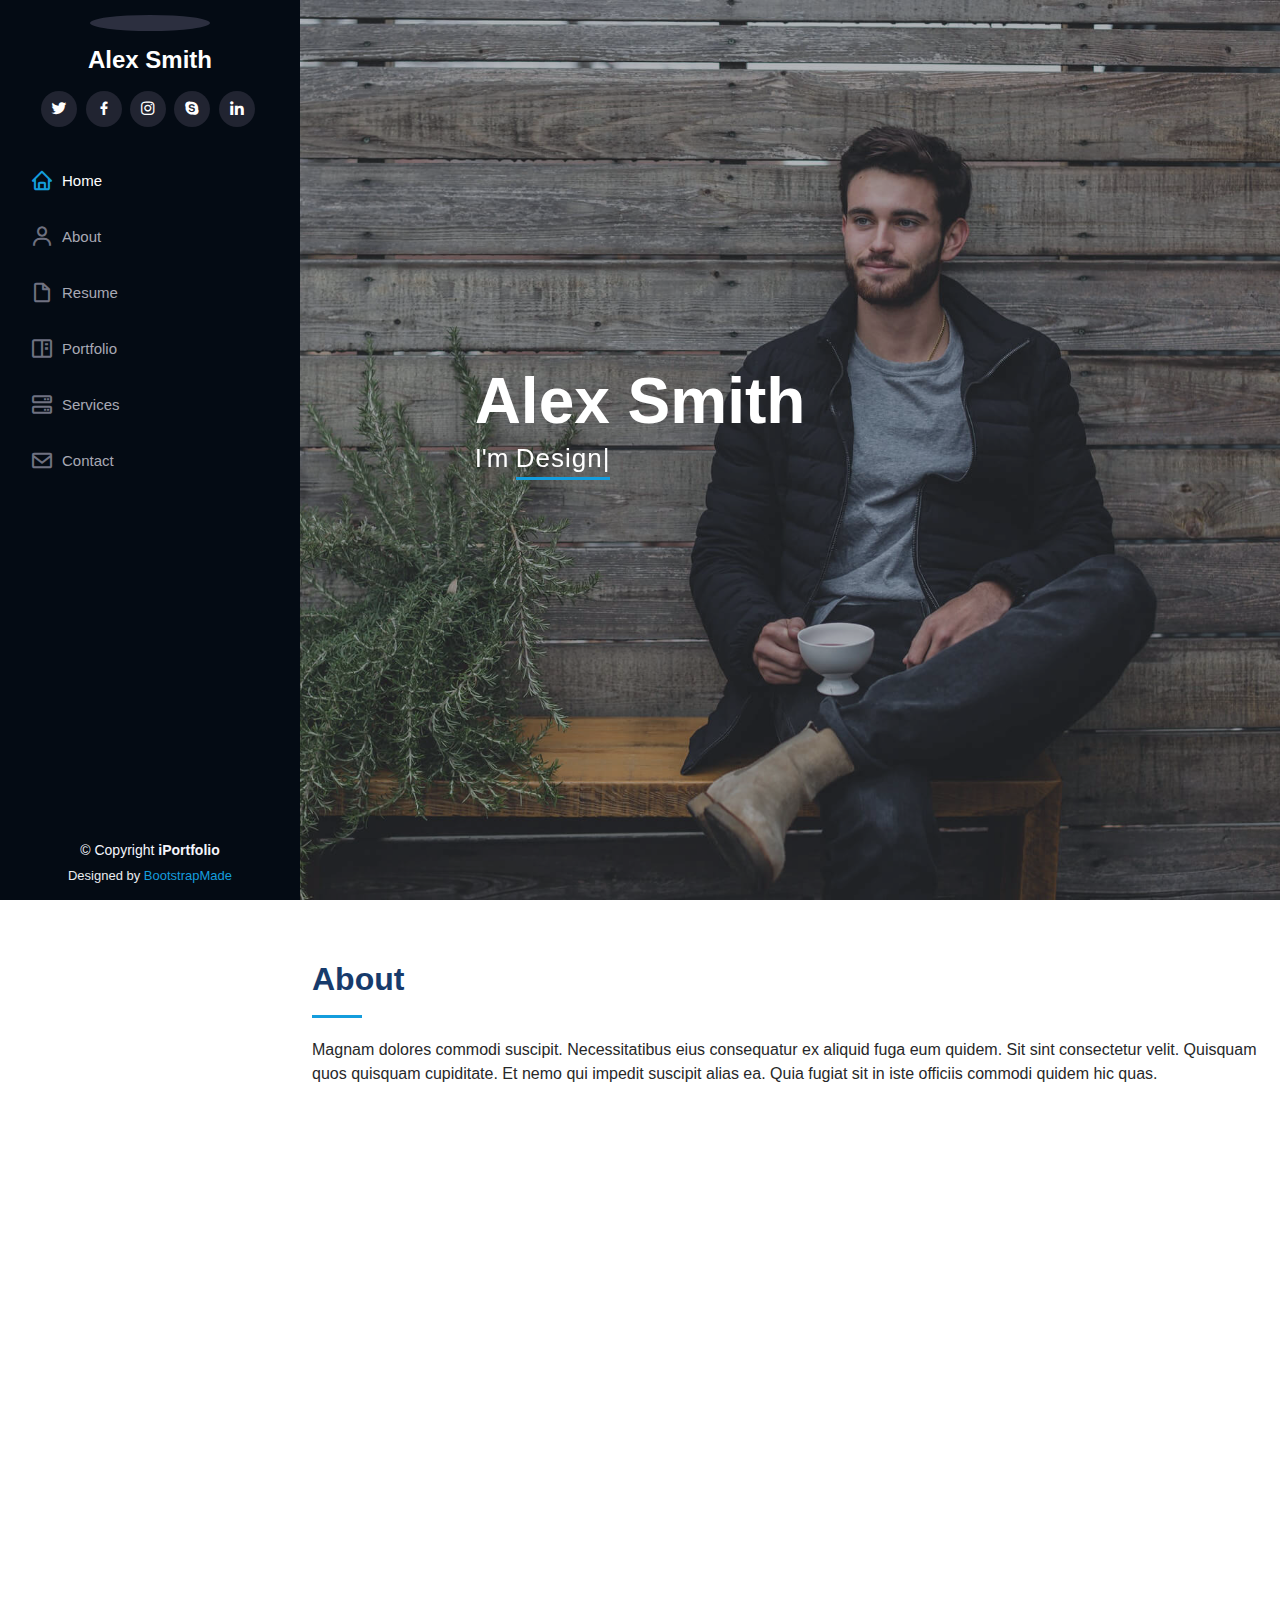
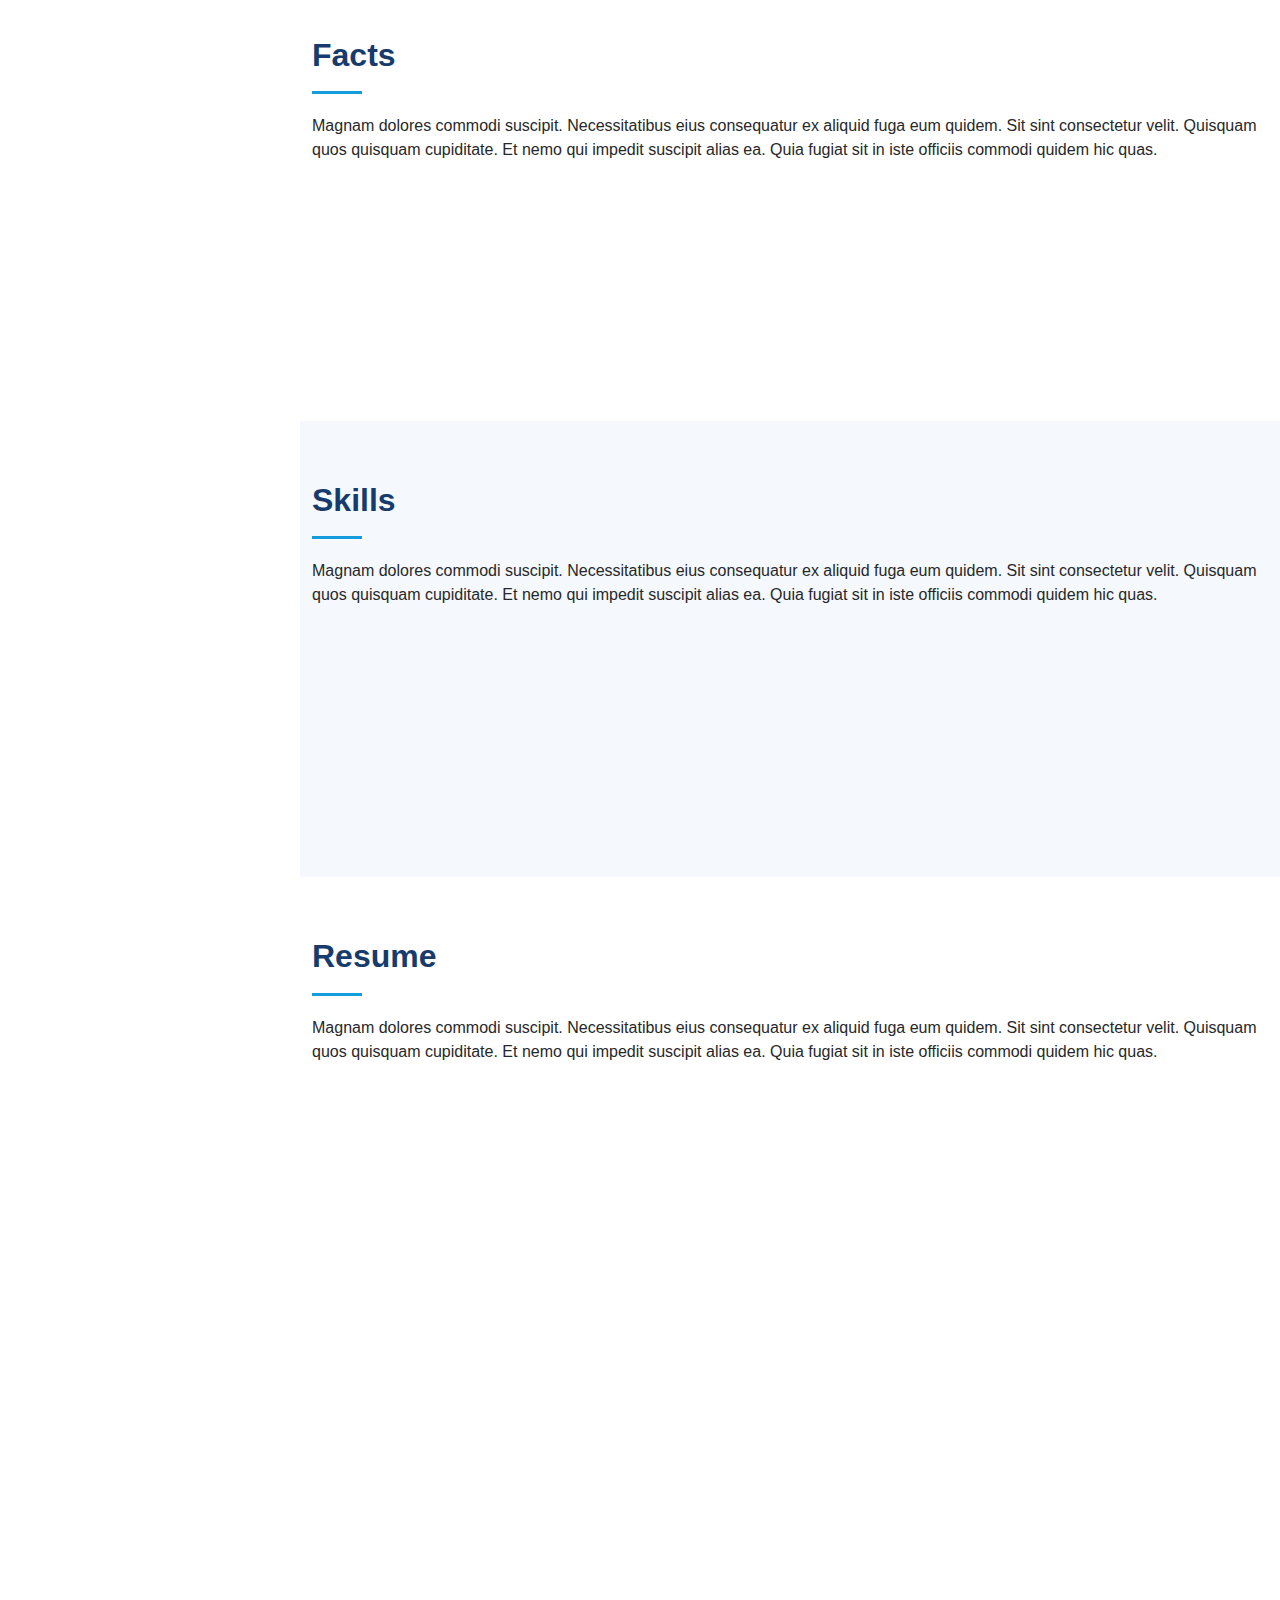
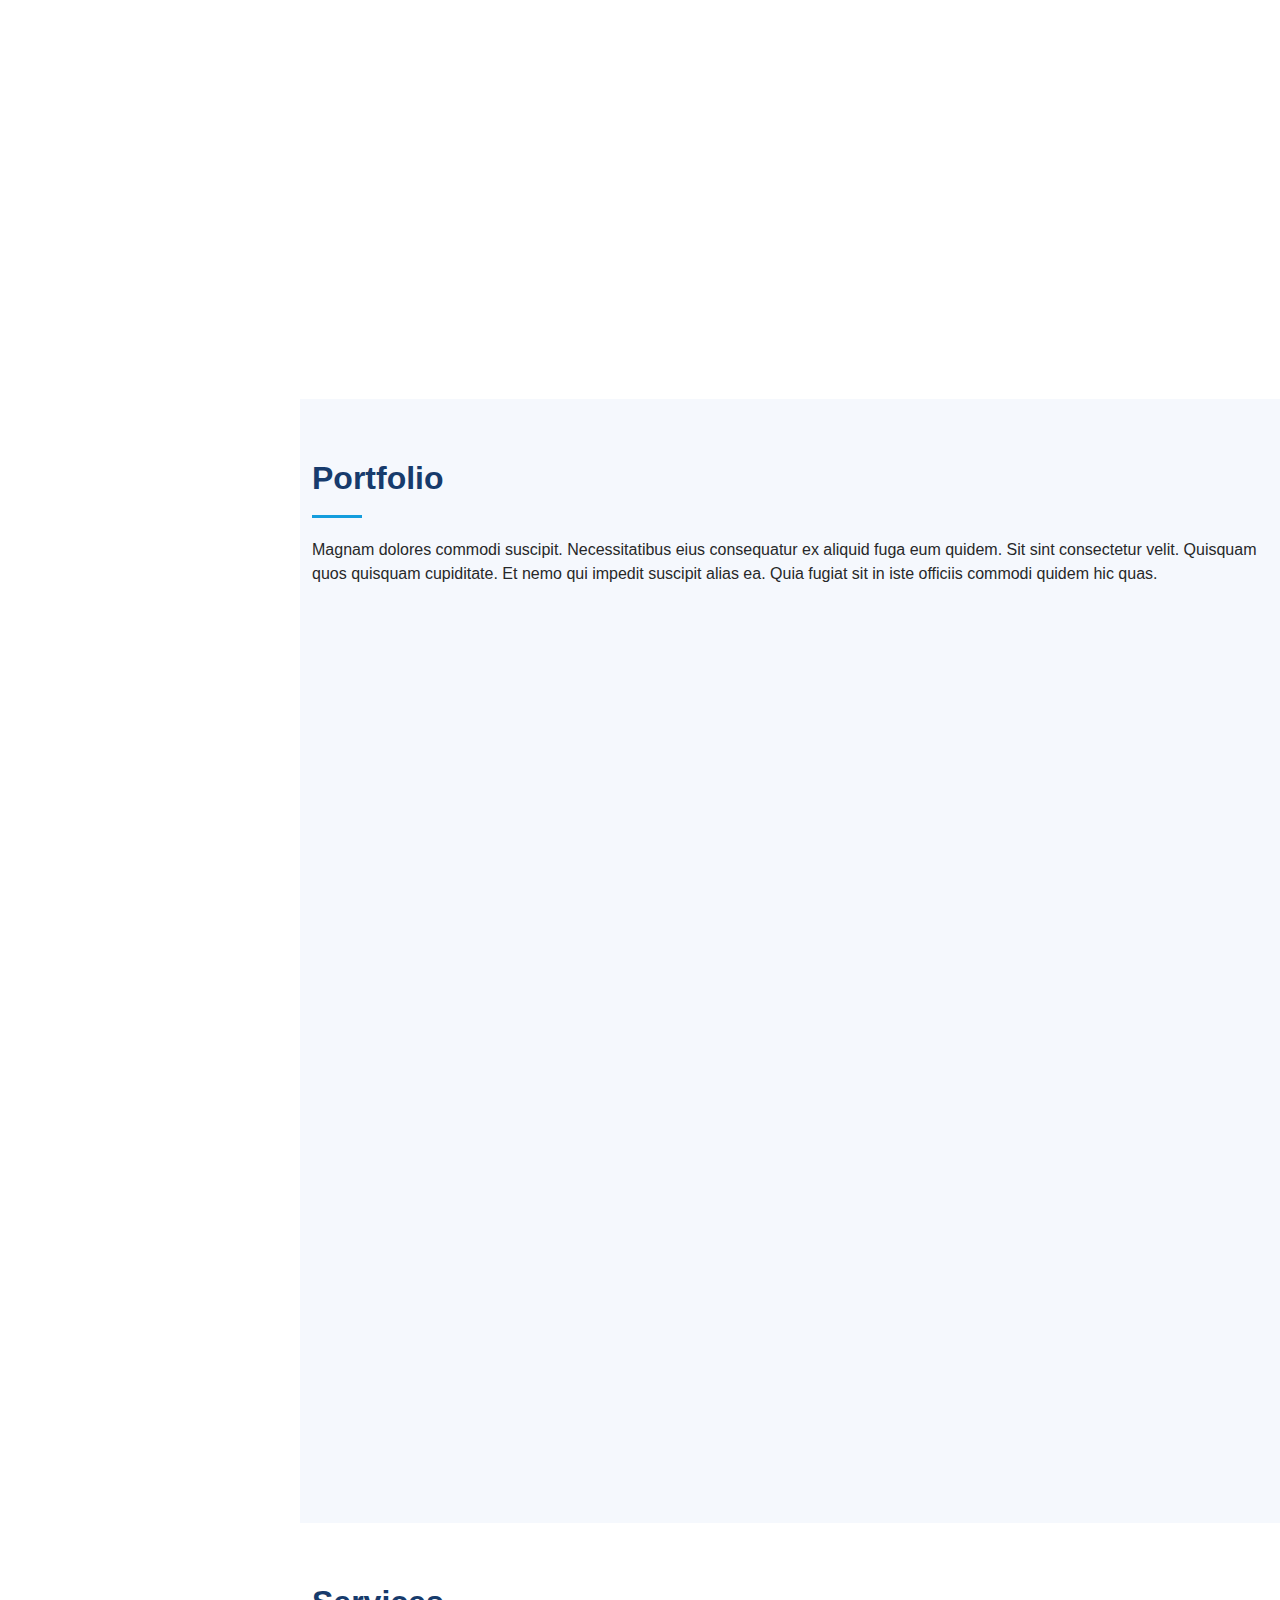
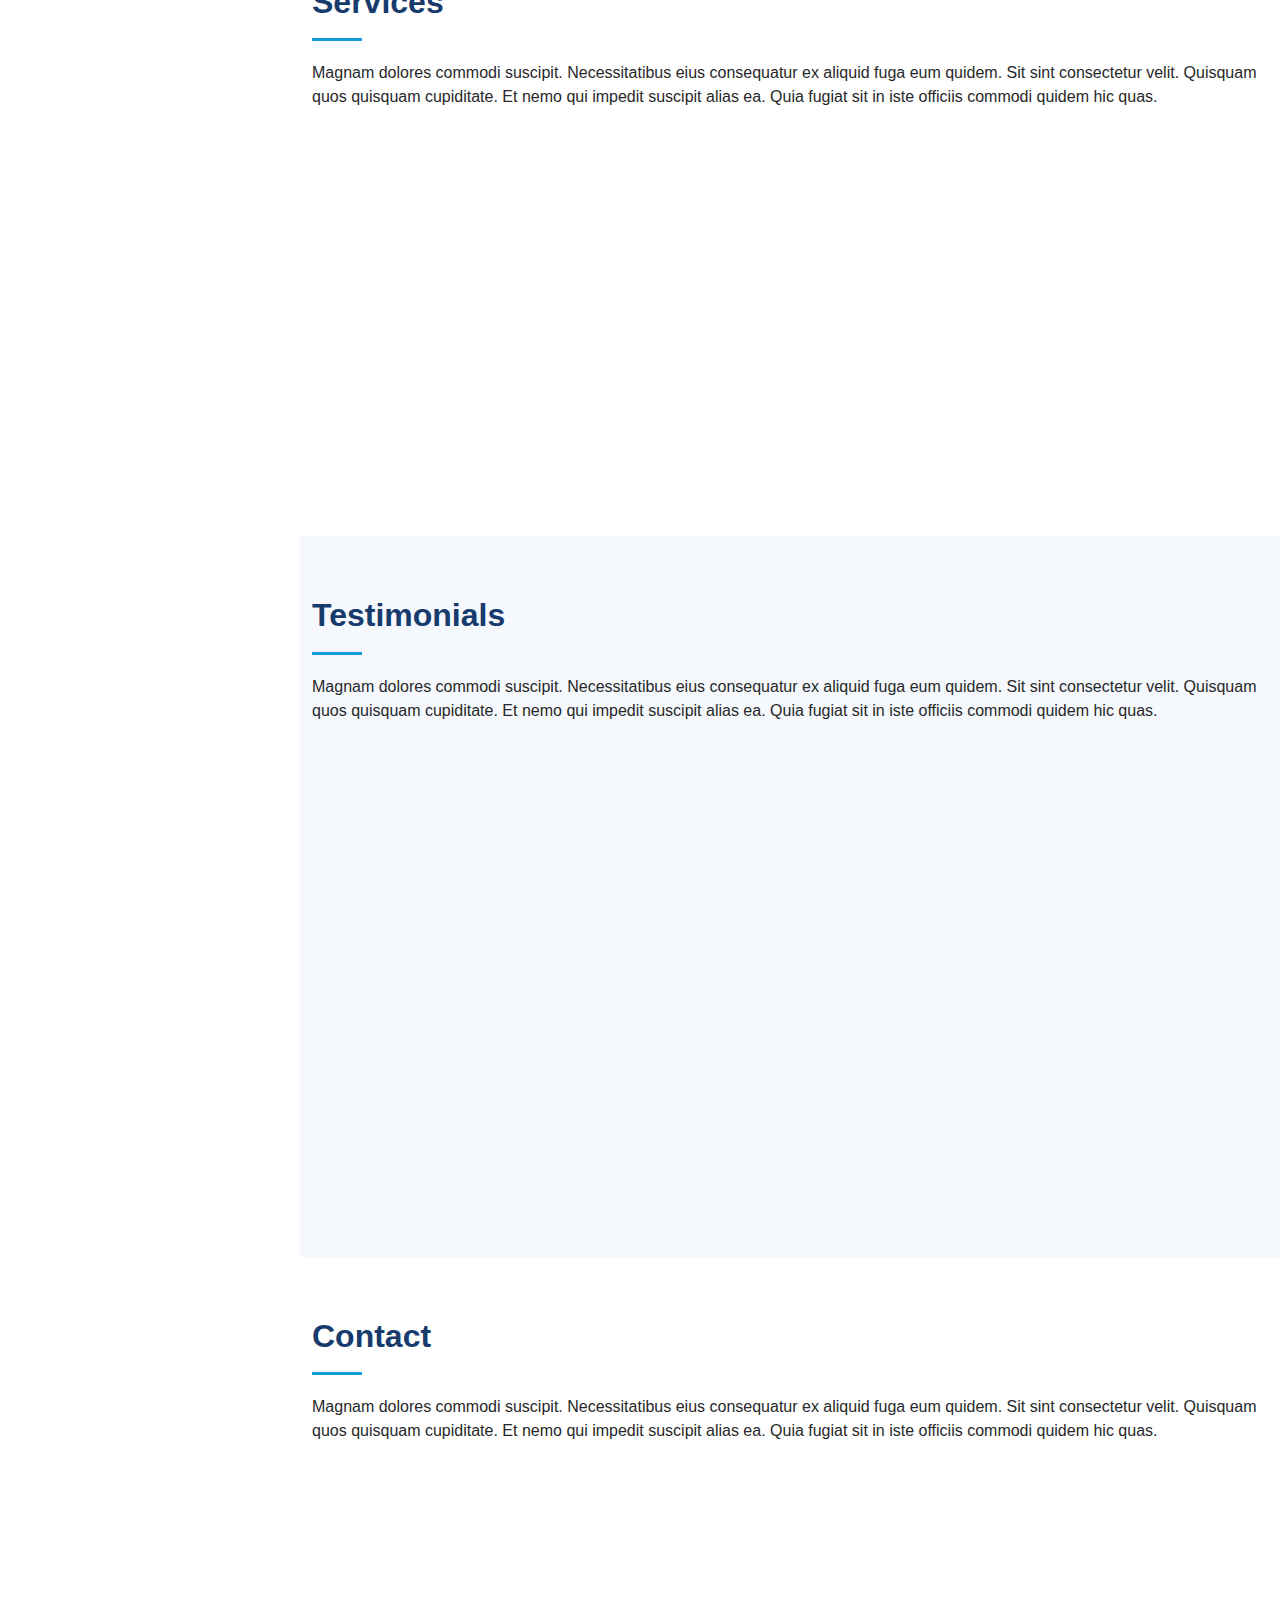
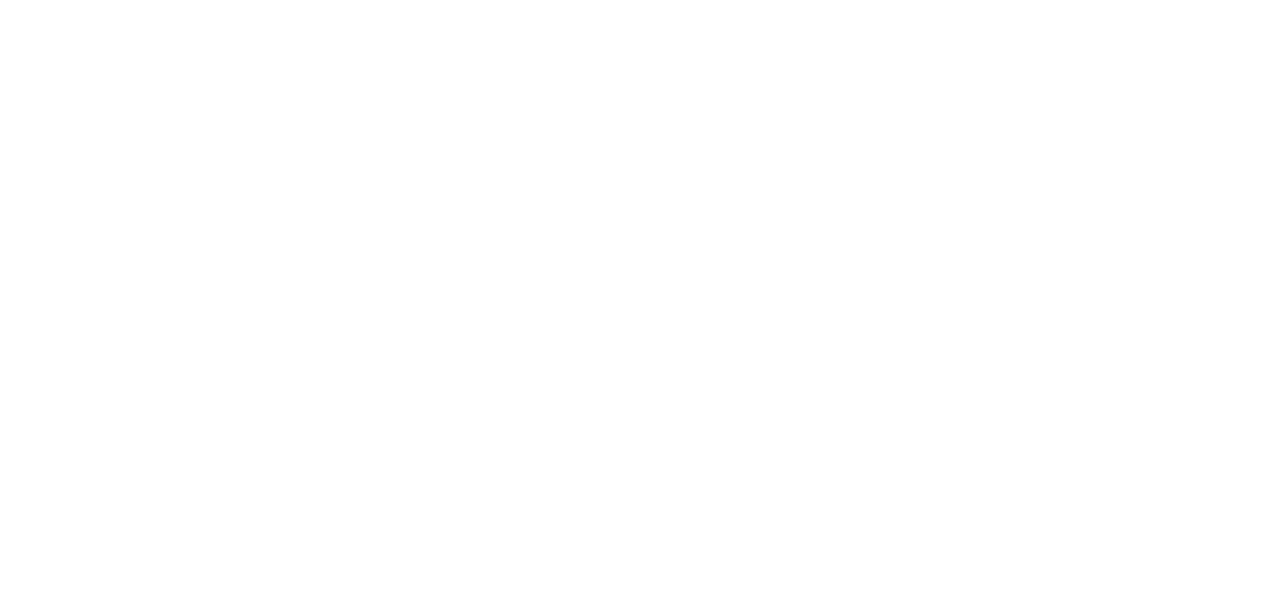
==== index.html @ 50c42f46 "profile" ====
<!DOCTYPE html>
<html lang="en">

<head>
  <meta charset="utf-8">
  <meta content="width=device-width, initial-scale=1.0" name="viewport">

  <!-- Favicons -->
  <link href="assets/img/favicon.jpeg" rel="icon">
  <link href="assets/img/apple-touch-icon.png" rel="apple-touch-icon">

  <!-- Google Fonts -->
  <link href="https://fonts.googleapis.com/css2?family=Oswald:wght@200&display=swap" rel="stylesheet">

  <!-- Vendor CSS Files -->
  <link href="assets/vendor/aos/aos.css" rel="stylesheet">
  <link href="assets/vendor/bootstrap/css/bootstrap.min.css" rel="stylesheet">
  <link href="assets/vendor/bootstrap-icons/bootstrap-icons.css" rel="stylesheet">
  <link href="assets/vendor/boxicons/css/boxicons.min.css" rel="stylesheet">
  <link href="assets/vendor/glightbox/css/glightbox.min.css" rel="stylesheet">
  <link href="assets/vendor/swiper/swiper-bundle.min.css" rel="stylesheet">

  <!-- Template Main CSS File -->
  <link href="assets/css/style.css" rel="stylesheet">

  <!-- =======================================================
  * Template Name: iPortfolio - v3.7.0
  * Template URL: https://bootstrapmade.com/iportfolio-bootstrap-portfolio-websites-template/
  * Author: BootstrapMade.com
  * License: https://bootstrapmade.com/license/
  ======================================================== -->
</head>

<body>

  <!-- ======= Mobile nav toggle button ======= -->
  <i class="bi bi-list mobile-nav-toggle d-xl-none"></i>

  <!-- ======= Header ======= -->
  <header id="header">
    <div class="d-flex flex-column">

      <div class="profile">
        <img src="assets/img/profile.jpg" alt="" class="img-fluid rounded-circle">
        <h1 class="text-light"><a href="index.html">Alex Smith</a></h1>
        <div class="social-links mt-3 text-center">
          <a href="#" class="twitter"><i class="bx bxl-twitter"></i></a>
          <a href="#" class="facebook"><i class="bx bxl-facebook"></i></a>
          <a href="#" class="instagram"><i class="bx bxl-instagram"></i></a>
          <a href="#" class="google-plus"><i class="bx bxl-skype"></i></a>
          <a href="#" class="linkedin"><i class="bx bxl-linkedin"></i></a>
        </div>
      </div>

      <nav id="navbar" class="nav-menu navbar">
        <ul>
          <li><a href="#hero" class="nav-link scrollto active"><i class="bx bx-home"></i> <span>Home</span></a></li>
          <li><a href="#about" class="nav-link scrollto"><i class="bx bx-user"></i> <span>About</span></a></li>
          <li><a href="#resume" class="nav-link scrollto"><i class="bx bx-file-blank"></i> <span>Resume</span></a></li>
          <li><a href="#portfolio" class="nav-link scrollto"><i class="bx bx-book-content"></i> <span>Portfolio</span></a></li>
          <li><a href="#services" class="nav-link scrollto"><i class="bx bx-server"></i> <span>Services</span></a></li>
          <li><a href="#contact" class="nav-link scrollto"><i class="bx bx-envelope"></i> <span>Contact</span></a></li>
        </ul>
      </nav><!-- .nav-menu -->
    </div>
  </header><!-- End Header -->

  <!-- ======= Hero Section ======= -->
  <section id="hero" class="d-flex flex-column justify-content-center align-items-center">
    <div class="hero-container" data-aos="fade-in">
      <h1>Alex Smith</h1>
      <p>I'm <span class="typed" data-typed-items="Designer, Developer, Freelancer, Photographer"></span></p>
    </div>
  </section><!-- End Hero -->

  <main id="main">

    <!-- ======= About Section ======= -->
    <section id="about" class="about">
      <div class="container">

        <div class="section-title">
          <h2>About</h2>
          <p>Magnam dolores commodi suscipit. Necessitatibus eius consequatur ex aliquid fuga eum quidem. Sit sint consectetur velit. Quisquam quos quisquam cupiditate. Et nemo qui impedit suscipit alias ea. Quia fugiat sit in iste officiis commodi quidem hic quas.</p>
        </div>

        <div class="row">
          <div class="col-lg-4" data-aos="fade-right">
            <img src="assets/img/portfolio/profile.jpg" class="img-fluid" alt="">
          </div>
          <div class="col-lg-8 pt-4 pt-lg-0 content" data-aos="fade-left">
            <h3>UI/UX Designer &amp; Web Developer.</h3>
            <p class="fst-italic">
              Lorem ipsum dolor sit amet, consectetur adipiscing elit, sed do eiusmod tempor incididunt ut labore et dolore
              magna aliqua.
            </p>
            <div class="row">
              <div class="col-lg-6">
                <ul>
                  <li><i class="bi bi-chevron-right"></i> <strong>Birthday:</strong> <span>1 May 1995</span></li>
                  <li><i class="bi bi-chevron-right"></i> <strong>Website:</strong> <span>www.example.com</span></li>
                  <li><i class="bi bi-chevron-right"></i> <strong>Phone:</strong> <span>+123 456 7890</span></li>
                  <li><i class="bi bi-chevron-right"></i> <strong>City:</strong> <span>New York, USA</span></li>
                </ul>
              </div>
              <div class="col-lg-6">
                <ul>
                  <li><i class="bi bi-chevron-right"></i> <strong>Age:</strong> <span>30</span></li>
                  <li><i class="bi bi-chevron-right"></i> <strong>Degree:</strong> <span>Master</span></li>
                  <li><i class="bi bi-chevron-right"></i> <strong>PhEmailone:</strong> <span>email@example.com</span></li>
                  <li><i class="bi bi-chevron-right"></i> <strong>Freelance:</strong> <span>Available</span></li>
                </ul>
              </div>
            </div>
            <p>
              Officiis eligendi itaque labore et dolorum mollitia officiis optio vero. Quisquam sunt adipisci omnis et ut. Nulla accusantium dolor incidunt officia tempore. Et eius omnis.
              Cupiditate ut dicta maxime officiis quidem quia. Sed et consectetur qui quia repellendus itaque neque. Aliquid amet quidem ut quaerat cupiditate. Ab et eum qui repellendus omnis culpa magni laudantium dolores.
            </p>
          </div>
        </div>

      </div>
    </section><!-- End About Section -->

    <!-- ======= Facts Section ======= -->
    <section id="facts" class="facts">
      <div class="container">

        <div class="section-title">
          <h2>Facts</h2>
          <p>Magnam dolores commodi suscipit. Necessitatibus eius consequatur ex aliquid fuga eum quidem. Sit sint consectetur velit. Quisquam quos quisquam cupiditate. Et nemo qui impedit suscipit alias ea. Quia fugiat sit in iste officiis commodi quidem hic quas.</p>
        </div>

        <div class="row no-gutters">

          <div class="col-lg-3 col-md-6 d-md-flex align-items-md-stretch" data-aos="fade-up">
            <div class="count-box">
              <i class="bi bi-emoji-smile"></i>
              <span data-purecounter-start="0" data-purecounter-end="232" data-purecounter-duration="1" class="purecounter"></span>
              <p><strong>Happy Clients</strong> consequuntur quae</p>
            </div>
          </div>

          <div class="col-lg-3 col-md-6 d-md-flex align-items-md-stretch" data-aos="fade-up" data-aos-delay="100">
            <div class="count-box">
              <i class="bi bi-journal-richtext"></i>
              <span data-purecounter-start="0" data-purecounter-end="521" data-purecounter-duration="1" class="purecounter"></span>
              <p><strong>Projects</strong> adipisci atque cum quia aut</p>
            </div>
          </div>

          <div class="col-lg-3 col-md-6 d-md-flex align-items-md-stretch" data-aos="fade-up" data-aos-delay="200">
            <div class="count-box">
              <i class="bi bi-headset"></i>
              <span data-purecounter-start="0" data-purecounter-end="1453" data-purecounter-duration="1" class="purecounter"></span>
              <p><strong>Hours Of Support</strong> aut commodi quaerat</p>
            </div>
          </div>

          <div class="col-lg-3 col-md-6 d-md-flex align-items-md-stretch" data-aos="fade-up" data-aos-delay="300">
            <div class="count-box">
              <i class="bi bi-people"></i>
              <span data-purecounter-start="0" data-purecounter-end="32" data-purecounter-duration="1" class="purecounter"></span>
              <p><strong>Hard Workers</strong> rerum asperiores dolor</p>
            </div>
          </div>

        </div>

      </div>
    </section><!-- End Facts Section -->

    <!-- ======= Skills Section ======= -->
    <section id="skills" class="skills section-bg">
      <div class="container">

        <div class="section-title">
          <h2>Skills</h2>
          <p>Magnam dolores commodi suscipit. Necessitatibus eius consequatur ex aliquid fuga eum quidem. Sit sint consectetur velit. Quisquam quos quisquam cupiditate. Et nemo qui impedit suscipit alias ea. Quia fugiat sit in iste officiis commodi quidem hic quas.</p>
        </div>

        <div class="row skills-content">

          <div class="col-lg-6" data-aos="fade-up">

            <div class="progress">
              <span class="skill">HTML <i class="val">100%</i></span>
              <div class="progress-bar-wrap">
                <div class="progress-bar" role="progressbar" aria-valuenow="100" aria-valuemin="0" aria-valuemax="100"></div>
              </div>
            </div>

            <div class="progress">
              <span class="skill">CSS <i class="val">90%</i></span>
              <div class="progress-bar-wrap">
                <div class="progress-bar" role="progressbar" aria-valuenow="90" aria-valuemin="0" aria-valuemax="100"></div>
              </div>
            </div>

            <div class="progress">
              <span class="skill">JavaScript <i class="val">75%</i></span>
              <div class="progress-bar-wrap">
                <div class="progress-bar" role="progressbar" aria-valuenow="75" aria-valuemin="0" aria-valuemax="100"></div>
              </div>
            </div>

          </div>

          <div class="col-lg-6" data-aos="fade-up" data-aos-delay="100">

            <div class="progress">
              <span class="skill">PHP <i class="val">80%</i></span>
              <div class="progress-bar-wrap">
                <div class="progress-bar" role="progressbar" aria-valuenow="80" aria-valuemin="0" aria-valuemax="100"></div>
              </div>
            </div>

            <div class="progress">
              <span class="skill">WordPress/CMS <i class="val">90%</i></span>
              <div class="progress-bar-wrap">
                <div class="progress-bar" role="progressbar" aria-valuenow="90" aria-valuemin="0" aria-valuemax="100"></div>
              </div>
            </div>

            <div class="progress">
              <span class="skill">Photoshop <i class="val">55%</i></span>
              <div class="progress-bar-wrap">
                <div class="progress-bar" role="progressbar" aria-valuenow="55" aria-valuemin="0" aria-valuemax="100"></div>
              </div>
            </div>

          </div>

        </div>

      </div>
    </section><!-- End Skills Section -->

    <!-- ======= Resume Section ======= -->
    <section id="resume" class="resume">
      <div class="container">

        <div class="section-title">
          <h2>Resume</h2>
          <p>Magnam dolores commodi suscipit. Necessitatibus eius consequatur ex aliquid fuga eum quidem. Sit sint consectetur velit. Quisquam quos quisquam cupiditate. Et nemo qui impedit suscipit alias ea. Quia fugiat sit in iste officiis commodi quidem hic quas.</p>
        </div>

        <div class="row">
          <div class="col-lg-6" data-aos="fade-up">
            <h3 class="resume-title">Sumary</h3>
            <div class="resume-item pb-0">
              <h4>Alex Smith</h4>
              <p><em>Innovative and deadline-driven Graphic Designer with 3+ years of experience designing and developing user-centered digital/print marketing material from initial concept to final, polished deliverable.</em></p>
              <ul>
                <li>Portland par 127,Orlando, FL</li>
                <li>(123) 456-7891</li>
                <li>alice.barkley@example.com</li>
              </ul>
            </div>

            <h3 class="resume-title">Education</h3>
            <div class="resume-item">
              <h4>Master of Fine Arts &amp; Graphic Design</h4>
              <h5>2015 - 2016</h5>
              <p><em>Rochester Institute of Technology, Rochester, NY</em></p>
              <p>Qui deserunt veniam. Et sed aliquam labore tempore sed quisquam iusto autem sit. Ea vero voluptatum qui ut dignissimos deleniti nerada porti sand markend</p>
            </div>
            <div class="resume-item">
              <h4>Bachelor of Fine Arts &amp; Graphic Design</h4>
              <h5>2010 - 2014</h5>
              <p><em>Rochester Institute of Technology, Rochester, NY</em></p>
              <p>Quia nobis sequi est occaecati aut. Repudiandae et iusto quae reiciendis et quis Eius vel ratione eius unde vitae rerum voluptates asperiores voluptatem Earum molestiae consequatur neque etlon sader mart dila</p>
            </div>
          </div>
          <div class="col-lg-6" data-aos="fade-up" data-aos-delay="100">
            <h3 class="resume-title">Professional Experience</h3>
            <div class="resume-item">
              <h4>Senior graphic design specialist</h4>
              <h5>2019 - Present</h5>
              <p><em>Experion, New York, NY </em></p>
              <ul>
                <li>Lead in the design, development, and implementation of the graphic, layout, and production communication materials</li>
                <li>Delegate tasks to the 7 members of the design team and provide counsel on all aspects of the project. </li>
                <li>Supervise the assessment of all graphic materials in order to ensure quality and accuracy of the design</li>
                <li>Oversee the efficient use of production project budgets ranging from $2,000 - $25,000</li>
              </ul>
            </div>
            <div class="resume-item">
              <h4>Graphic design specialist</h4>
              <h5>2017 - 2018</h5>
              <p><em>Stepping Stone Advertising, New York, NY</em></p>
              <ul>
                <li>Developed numerous marketing programs (logos, brochures,infographics, presentations, and advertisements).</li>
                <li>Managed up to 5 projects or tasks at a given time while under pressure</li>
                <li>Recommended and consulted with clients on the most appropriate graphic design</li>
                <li>Created 4+ design presentations and proposals a month for clients and account managers</li>
              </ul>
            </div>
          </div>
        </div>

      </div>
    </section><!-- End Resume Section -->

    <!-- ======= Portfolio Section ======= -->
    <section id="portfolio" class="portfolio section-bg">
      <div class="container">

        <div class="section-title">
          <h2>Portfolio</h2>
          <p>Magnam dolores commodi suscipit. Necessitatibus eius consequatur ex aliquid fuga eum quidem. Sit sint consectetur velit. Quisquam quos quisquam cupiditate. Et nemo qui impedit suscipit alias ea. Quia fugiat sit in iste officiis commodi quidem hic quas.</p>
        </div>

        <div class="row" data-aos="fade-up">
          <div class="col-lg-12 d-flex justify-content-center">
            <ul id="portfolio-flters">
              <li data-filter="*" class="filter-active">All</li>
              <li data-filter=".filter-app">App</li>
              <li data-filter=".filter-card">Card</li>
              <li data-filter=".filter-web">Web</li>
            </ul>
          </div>
        </div>

        <div class="row portfolio-container" data-aos="fade-up" data-aos-delay="100">

          <div class="col-lg-4 col-md-6 portfolio-item filter-app">
            <div class="portfolio-wrap">
              <img src="assets/img/portfolio/portfolio-1.jpg" class="img-fluid" alt="">
              <div class="portfolio-links">
                <a href="assets/img/portfolio/portfolio-1.jpg" data-gallery="portfolioGallery" class="portfolio-lightbox" title="App 1"><i class="bx bx-plus"></i></a>
                <a href="portfolio-details.html" title="More Details"><i class="bx bx-link"></i></a>
              </div>
            </div>
          </div>

          <div class="col-lg-4 col-md-6 portfolio-item filter-web">
            <div class="portfolio-wrap">
              <img src="assets/img/portfolio/portfolio-2.jpg" class="img-fluid" alt="">
              <div class="portfolio-links">
                <a href="assets/img/portfolio/portfolio-2.jpg" data-gallery="portfolioGallery" class="portfolio-lightbox" title="Web 3"><i class="bx bx-plus"></i></a>
                <a href="portfolio-details.html" title="More Details"><i class="bx bx-link"></i></a>
              </div>
            </div>
          </div>

          <div class="col-lg-4 col-md-6 portfolio-item filter-app">
            <div class="portfolio-wrap">
              <img src="assets/img/portfolio/portfolio-3.jpg" class="img-fluid" alt="">
              <div class="portfolio-links">
                <a href="assets/img/portfolio/portfolio-3.jpg" data-gallery="portfolioGallery" class="portfolio-lightbox" title="App 2"><i class="bx bx-plus"></i></a>
                <a href="portfolio-details.html" title="More Details"><i class="bx bx-link"></i></a>
              </div>
            </div>
          </div>

          <div class="col-lg-4 col-md-6 portfolio-item filter-card">
            <div class="portfolio-wrap">
              <img src="assets/img/portfolio/portfolio-4.jpg" class="img-fluid" alt="">
              <div class="portfolio-links">
                <a href="assets/img/portfolio/portfolio-4.jpg" data-gallery="portfolioGallery" class="portfolio-lightbox" title="Card 2"><i class="bx bx-plus"></i></a>
                <a href="portfolio-details.html" title="More Details"><i class="bx bx-link"></i></a>
              </div>
            </div>
          </div>

          <div class="col-lg-4 col-md-6 portfolio-item filter-web">
            <div class="portfolio-wrap">
              <img src="assets/img/portfolio/portfolio-5.jpg" class="img-fluid" alt="">
              <div class="portfolio-links">
                <a href="assets/img/portfolio/portfolio-5.jpg" data-gallery="portfolioGallery" class="portfolio-lightbox" title="Web 2"><i class="bx bx-plus"></i></a>
                <a href="portfolio-details.html" title="More Details"><i class="bx bx-link"></i></a>
              </div>
            </div>
          </div>

          <div class="col-lg-4 col-md-6 portfolio-item filter-app">
            <div class="portfolio-wrap">
              <img src="assets/img/portfolio/portfolio-6.jpg" class="img-fluid" alt="">
              <div class="portfolio-links">
                <a href="assets/img/portfolio/portfolio-6.jpg" data-gallery="portfolioGallery" class="portfolio-lightbox" title="App 3"><i class="bx bx-plus"></i></a>
                <a href="portfolio-details.html" title="More Details"><i class="bx bx-link"></i></a>
              </div>
            </div>
          </div>

          <div class="col-lg-4 col-md-6 portfolio-item filter-card">
            <div class="portfolio-wrap">
              <img src="assets/img/portfolio/portfolio-7.jpg" class="img-fluid" alt="">
              <div class="portfolio-links">
                <a href="assets/img/portfolio/portfolio-7.jpg" data-gallery="portfolioGallery" class="portfolio-lightbox" title="Card 1"><i class="bx bx-plus"></i></a>
                <a href="portfolio-details.html" title="More Details"><i class="bx bx-link"></i></a>
              </div>
            </div>
          </div>

          <div class="col-lg-4 col-md-6 portfolio-item filter-card">
            <div class="portfolio-wrap">
              <img src="assets/img/portfolio/portfolio-8.jpg" class="img-fluid" alt="">
              <div class="portfolio-links">
                <a href="assets/img/portfolio/portfolio-8.jpg" data-gallery="portfolioGallery" class="portfolio-lightbox" title="Card 3"><i class="bx bx-plus"></i></a>
                <a href="portfolio-details.html" title="More Details"><i class="bx bx-link"></i></a>
              </div>
            </div>
          </div>

          <div class="col-lg-4 col-md-6 portfolio-item filter-web">
            <div class="portfolio-wrap">
              <img src="assets/img/portfolio/portfolio-9.jpg" class="img-fluid" alt="">
              <div class="portfolio-links">
                <a href="assets/img/portfolio/portfolio-9.jpg" data-gallery="portfolioGallery" class="portfolio-lightbox" title="Web 3"><i class="bx bx-plus"></i></a>
                <a href="portfolio-details.html" title="More Details"><i class="bx bx-link"></i></a>
              </div>
            </div>
          </div>

        </div>

      </div>
    </section><!-- End Portfolio Section -->

    <!-- ======= Services Section ======= -->
    <section id="services" class="services">
      <div class="container">

        <div class="section-title">
          <h2>Services</h2>
          <p>Magnam dolores commodi suscipit. Necessitatibus eius consequatur ex aliquid fuga eum quidem. Sit sint consectetur velit. Quisquam quos quisquam cupiditate. Et nemo qui impedit suscipit alias ea. Quia fugiat sit in iste officiis commodi quidem hic quas.</p>
        </div>

        <div class="row">
          <div class="col-lg-4 col-md-6 icon-box" data-aos="fade-up">
            <div class="icon"><i class="bi bi-briefcase"></i></div>
            <h4 class="title"><a href="">Lorem Ipsum</a></h4>
            <p class="description">Voluptatum deleniti atque corrupti quos dolores et quas molestias excepturi sint occaecati cupiditate non provident</p>
          </div>
          <div class="col-lg-4 col-md-6 icon-box" data-aos="fade-up" data-aos-delay="100">
            <div class="icon"><i class="bi bi-card-checklist"></i></div>
            <h4 class="title"><a href="">Dolor Sitema</a></h4>
            <p class="description">Minim veniam, quis nostrud exercitation ullamco laboris nisi ut aliquip ex ea commodo consequat tarad limino ata</p>
          </div>
          <div class="col-lg-4 col-md-6 icon-box" data-aos="fade-up" data-aos-delay="200">
            <div class="icon"><i class="bi bi-bar-chart"></i></div>
            <h4 class="title"><a href="">Sed ut perspiciatis</a></h4>
            <p class="description">Duis aute irure dolor in reprehenderit in voluptate velit esse cillum dolore eu fugiat nulla pariatur</p>
          </div>
          <div class="col-lg-4 col-md-6 icon-box" data-aos="fade-up" data-aos-delay="300">
            <div class="icon"><i class="bi bi-binoculars"></i></div>
            <h4 class="title"><a href="">Magni Dolores</a></h4>
            <p class="description">Excepteur sint occaecat cupidatat non proident, sunt in culpa qui officia deserunt mollit anim id est laborum</p>
          </div>
          <div class="col-lg-4 col-md-6 icon-box" data-aos="fade-up" data-aos-delay="400">
            <div class="icon"><i class="bi bi-brightness-high"></i></div>
            <h4 class="title"><a href="">Nemo Enim</a></h4>
            <p class="description">At vero eos et accusamus et iusto odio dignissimos ducimus qui blanditiis praesentium voluptatum deleniti atque</p>
          </div>
          <div class="col-lg-4 col-md-6 icon-box" data-aos="fade-up" data-aos-delay="500">
            <div class="icon"><i class="bi bi-calendar4-week"></i></div>
            <h4 class="title"><a href="">Eiusmod Tempor</a></h4>
            <p class="description">Et harum quidem rerum facilis est et expedita distinctio. Nam libero tempore, cum soluta nobis est eligendi</p>
          </div>
        </div>

      </div>
    </section><!-- End Services Section -->

    <!-- ======= Testimonials Section ======= -->
    <section id="testimonials" class="testimonials section-bg">
      <div class="container">

        <div class="section-title">
          <h2>Testimonials</h2>
          <p>Magnam dolores commodi suscipit. Necessitatibus eius consequatur ex aliquid fuga eum quidem. Sit sint consectetur velit. Quisquam quos quisquam cupiditate. Et nemo qui impedit suscipit alias ea. Quia fugiat sit in iste officiis commodi quidem hic quas.</p>
        </div>

        <div class="testimonials-slider swiper" data-aos="fade-up" data-aos-delay="100">
          <div class="swiper-wrapper">

            <div class="swiper-slide">
              <div class="testimonial-item" data-aos="fade-up">
                <p>
                  <i class="bx bxs-quote-alt-left quote-icon-left"></i>
                  Proin iaculis purus consequat sem cure digni ssim donec porttitora entum suscipit rhoncus. Accusantium quam, ultricies eget id, aliquam eget nibh et. Maecen aliquam, risus at semper.
                  <i class="bx bxs-quote-alt-right quote-icon-right"></i>
                </p>
                <img src="assets/img/testimonials/testimonials-1.jpg" class="testimonial-img" alt="">
                <h3>Saul Goodman</h3>
                <h4>Ceo &amp; Founder</h4>
              </div>
            </div><!-- End testimonial item -->

            <div class="swiper-slide">
              <div class="testimonial-item" data-aos="fade-up" data-aos-delay="100">
                <p>
                  <i class="bx bxs-quote-alt-left quote-icon-left"></i>
                  Export tempor illum tamen malis malis eram quae irure esse labore quem cillum quid cillum eram malis quorum velit fore eram velit sunt aliqua noster fugiat irure amet legam anim culpa.
                  <i class="bx bxs-quote-alt-right quote-icon-right"></i>
                </p>
                <img src="assets/img/testimonials/testimonials-2.jpg" class="testimonial-img" alt="">
                <h3>Sara Wilsson</h3>
                <h4>Designer</h4>
              </div>
            </div><!-- End testimonial item -->

            <div class="swiper-slide">
              <div class="testimonial-item" data-aos="fade-up" data-aos-delay="200">
                <p>
                  <i class="bx bxs-quote-alt-left quote-icon-left"></i>
                  Enim nisi quem export duis labore cillum quae magna enim sint quorum nulla quem veniam duis minim tempor labore quem eram duis noster aute amet eram fore quis sint minim.
                  <i class="bx bxs-quote-alt-right quote-icon-right"></i>
                </p>
                <img src="assets/img/testimonials/testimonials-3.jpg" class="testimonial-img" alt="">
                <h3>Jena Karlis</h3>
                <h4>Store Owner</h4>
              </div>
            </div><!-- End testimonial item -->

            <div class="swiper-slide">
              <div class="testimonial-item" data-aos="fade-up" data-aos-delay="300">
                <p>
                  <i class="bx bxs-quote-alt-left quote-icon-left"></i>
                  Fugiat enim eram quae cillum dolore dolor amet nulla culpa multos export minim fugiat minim velit minim dolor enim duis veniam ipsum anim magna sunt elit fore quem dolore labore illum veniam.
                  <i class="bx bxs-quote-alt-right quote-icon-right"></i>
                </p>
                <img src="assets/img/testimonials/testimonials-4.jpg" class="testimonial-img" alt="">
                <h3>Matt Brandon</h3>
                <h4>Freelancer</h4>
              </div>
            </div><!-- End testimonial item -->

            <div class="swiper-slide">
              <div class="testimonial-item" data-aos="fade-up" data-aos-delay="400">
                <p>
                  <i class="bx bxs-quote-alt-left quote-icon-left"></i>
                  Quis quorum aliqua sint quem legam fore sunt eram irure aliqua veniam tempor noster veniam enim culpa labore duis sunt culpa nulla illum cillum fugiat legam esse veniam culpa fore nisi cillum quid.
                  <i class="bx bxs-quote-alt-right quote-icon-right"></i>
                </p>
                <img src="assets/img/testimonials/testimonials-5.jpg" class="testimonial-img" alt="">
                <h3>John Larson</h3>
                <h4>Entrepreneur</h4>
              </div>
            </div><!-- End testimonial item -->

          </div>
          <div class="swiper-pagination"></div>
        </div>

      </div>
    </section><!-- End Testimonials Section -->

    <!-- ======= Contact Section ======= -->
    <section id="contact" class="contact">
      <div class="container">

        <div class="section-title">
          <h2>Contact</h2>
          <p>Magnam dolores commodi suscipit. Necessitatibus eius consequatur ex aliquid fuga eum quidem. Sit sint consectetur velit. Quisquam quos quisquam cupiditate. Et nemo qui impedit suscipit alias ea. Quia fugiat sit in iste officiis commodi quidem hic quas.</p>
        </div>

        <div class="row" data-aos="fade-in">

          <div class="col-lg-5 d-flex align-items-stretch">
            <div class="info">
              <div class="address">
                <i class="bi bi-geo-alt"></i>
                <h4>Location:</h4>
                <p>A108 Adam Street, New York, NY 535022</p>
              </div>

              <div class="email">
                <i class="bi bi-envelope"></i>
                <h4>Email:</h4>
                <p>info@example.com</p>
              </div>

              <div class="phone">
                <i class="bi bi-phone"></i>
                <h4>Call:</h4>
                <p>+1 5589 55488 55s</p>
              </div>

              <iframe src="https://www.google.com/maps/embed?pb=!1m14!1m8!1m3!1d12097.433213460943!2d-74.0062269!3d40.7101282!3m2!1i1024!2i768!4f13.1!3m3!1m2!1s0x0%3A0xb89d1fe6bc499443!2sDowntown+Conference+Center!5e0!3m2!1smk!2sbg!4v1539943755621" frameborder="0" style="border:0; width: 100%; height: 290px;" allowfullscreen></iframe>
            </div>

          </div>

          <div class="col-lg-7 mt-5 mt-lg-0 d-flex align-items-stretch">
            <form action="forms/contact.php" method="post" role="form" class="php-email-form">
              <div class="row">
                <div class="form-group col-md-6">
                  <label for="name">Your Name</label>
                  <input type="text" name="name" class="form-control" id="name" required>
                </div>
                <div class="form-group col-md-6">
                  <label for="name">Your Email</label>
                  <input type="email" class="form-control" name="email" id="email" required>
                </div>
              </div>
              <div class="form-group">
                <label for="name">Subject</label>
                <input type="text" class="form-control" name="subject" id="subject" required>
              </div>
              <div class="form-group">
                <label for="name">Message</label>
                <textarea class="form-control" name="message" rows="10" required></textarea>
              </div>
              <div class="my-3">
                <div class="loading">Loading</div>
                <div class="error-message"></div>
                <div class="sent-message">Your message has been sent. Thank you!</div>
              </div>
              <div class="text-center"><button type="submit">Send Message</button></div>
            </form>
          </div>

        </div>

      </div>
    </section><!-- End Contact Section -->

  </main><!-- End #main -->

  <!-- ======= Footer ======= -->
  <footer id="footer">
    <div class="container">
      <div class="copyright">
        &copy; Copyright <strong><span>iPortfolio</span></strong>
      </div>
      <div class="credits">
        <!-- All the links in the footer should remain intact. -->
        <!-- You can delete the links only if you purchased the pro version. -->
        <!-- Licensing information: https://bootstrapmade.com/license/ -->
        <!-- Purchase the pro version with working PHP/AJAX contact form: https://bootstrapmade.com/iportfolio-bootstrap-portfolio-websites-template/ -->
        Designed by <a href="https://bootstrapmade.com/">BootstrapMade</a>
      </div>
    </div>
  </footer><!-- End  Footer -->

  <a href="#" class="back-to-top d-flex align-items-center justify-content-center"><i class="bi bi-arrow-up-short"></i></a>

  <!-- Vendor JS Files -->
  <script src="assets/vendor/purecounter/purecounter.js"></script>
  <script src="assets/vendor/aos/aos.js"></script>
  <script src="assets/vendor/bootstrap/js/bootstrap.bundle.min.js"></script>
  <script src="assets/vendor/glightbox/js/glightbox.min.js"></script>
  <script src="assets/vendor/isotope-layout/isotope.pkgd.min.js"></script>
  <script src="assets/vendor/swiper/swiper-bundle.min.js"></script>
  <script src="assets/vendor/typed.js/typed.min.js"></script>
  <script src="assets/vendor/waypoints/noframework.waypoints.js"></script>
  <script src="assets/vendor/php-email-form/validate.js"></script>

  <!-- Template Main JS File -->
  <script src="assets/js/main.js"></script>

</body>

</html>
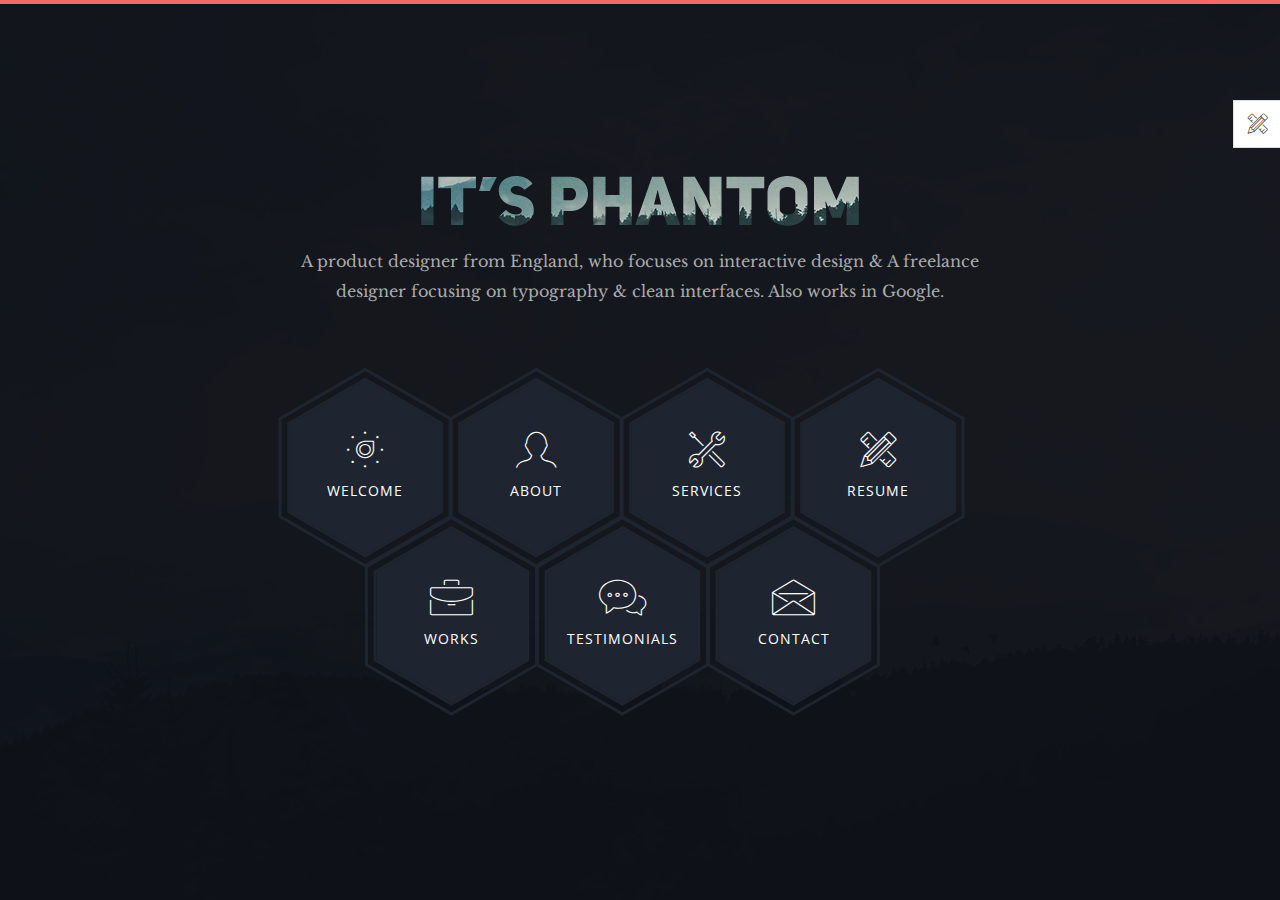
==== commit d6754b62: "new template" ====
--- a/index.html
+++ b/index.html
@@ -1,657 +1,239 @@
 <!DOCTYPE html>
-<html lang="en">
-
-<head>
-  <meta charset="utf-8">
-  <meta content="width=device-width, initial-scale=1.0" name="viewport">
-
-  <!-- Favicons -->
-  <link href="assets/img/favicon.jpeg" rel="icon">
-  <link href="assets/img/apple-touch-icon.png" rel="apple-touch-icon">
-
-  <!-- Google Fonts -->
-  <link href="https://fonts.googleapis.com/css2?family=Oswald:wght@200&display=swap" rel="stylesheet">
-
-  <!-- Vendor CSS Files -->
-  <link href="assets/vendor/aos/aos.css" rel="stylesheet">
-  <link href="assets/vendor/bootstrap/css/bootstrap.min.css" rel="stylesheet">
-  <link href="assets/vendor/bootstrap-icons/bootstrap-icons.css" rel="stylesheet">
-  <link href="assets/vendor/boxicons/css/boxicons.min.css" rel="stylesheet">
-  <link href="assets/vendor/glightbox/css/glightbox.min.css" rel="stylesheet">
-  <link href="assets/vendor/swiper/swiper-bundle.min.css" rel="stylesheet">
-
-  <!-- Template Main CSS File -->
-  <link href="assets/css/style.css" rel="stylesheet">
-
-  <!-- =======================================================
-  * Template Name: iPortfolio - v3.7.0
-  * Template URL: https://bootstrapmade.com/iportfolio-bootstrap-portfolio-websites-template/
-  * Author: BootstrapMade.com
-  * License: https://bootstrapmade.com/license/
-  ======================================================== -->
-</head>
-
-<body>
-
-  <!-- ======= Mobile nav toggle button ======= -->
-  <i class="bi bi-list mobile-nav-toggle d-xl-none"></i>
-
-  <!-- ======= Header ======= -->
-  <header id="header">
-    <div class="d-flex flex-column">
-
-      <div class="profile">
-        <img src="assets/img/profile.jpg" alt="" class="img-fluid rounded-circle">
-        <h1 class="text-light"><a href="index.html">Alex Smith</a></h1>
-        <div class="social-links mt-3 text-center">
-          <a href="#" class="twitter"><i class="bx bxl-twitter"></i></a>
-          <a href="#" class="facebook"><i class="bx bxl-facebook"></i></a>
-          <a href="#" class="instagram"><i class="bx bxl-instagram"></i></a>
-          <a href="#" class="google-plus"><i class="bx bxl-skype"></i></a>
-          <a href="#" class="linkedin"><i class="bx bxl-linkedin"></i></a>
+<html class="no-js" lang="">
+    <head>
+        <!-- meta charset -->
+        <meta charset="utf-8">
+        <!-- site title -->
+        <title>Phantom | Personal Resume Template</title>
+        <!-- meta description -->
+        <meta name="description" content="">
+        <!-- mobile viwport meta -->
+        <meta name="viewport" content="width=device-width, initial-scale=1">
+        <!-- fevicon -->
+        <link rel="shortcut icon" type="image/x-icon" href="favicon.ico">
+        
+        <!-- ================================
+        CSS Files
+        ================================= -->
+        <link href="https://fonts.googleapis.com/css?family=Libre+Baskerville:400,400i|Open+Sans:400,600,700,800" rel="stylesheet">
+        <link rel="stylesheet" href="css/themefisher-fonts.min.css">
+        <link rel="stylesheet" href="css/owl.carousel.min.css">
+        <link rel="stylesheet" href="css/bootstrap.min.css">
+        <link rel="stylesheet" href="css/main.css">
+        <link rel="stylesheet" href="css/dark.css">
+        <link id="color-changer" rel="stylesheet" href="css/colors/red.css">
+    </head>
+
+    <body class="dark">
+
+        <div class="preloader">
+            <div class="loading-mask"></div>
+            <div class="loading-mask"></div>
+            <div class="loading-mask"></div>
+            <div class="loading-mask"></div>
+            <div class="loading-mask"></div>
         </div>
-      </div>
-
-      <nav id="navbar" class="nav-menu navbar">
-        <ul>
-          <li><a href="#hero" class="nav-link scrollto active"><i class="bx bx-home"></i> <span>Home</span></a></li>
-          <li><a href="#about" class="nav-link scrollto"><i class="bx bx-user"></i> <span>About</span></a></li>
-          <li><a href="#resume" class="nav-link scrollto"><i class="bx bx-file-blank"></i> <span>Resume</span></a></li>
-          <li><a href="#portfolio" class="nav-link scrollto"><i class="bx bx-book-content"></i> <span>Portfolio</span></a></li>
-          <li><a href="#services" class="nav-link scrollto"><i class="bx bx-server"></i> <span>Services</span></a></li>
-          <li><a href="#contact" class="nav-link scrollto"><i class="bx bx-envelope"></i> <span>Contact</span></a></li>
-        </ul>
-      </nav><!-- .nav-menu -->
-    </div>
-  </header><!-- End Header -->
-
-  <!-- ======= Hero Section ======= -->
-  <section id="hero" class="d-flex flex-column justify-content-center align-items-center">
-    <div class="hero-container" data-aos="fade-in">
-      <h1>Alex Smith</h1>
-      <p>I'm <span class="typed" data-typed-items="Designer, Developer, Freelancer, Photographer"></span></p>
-    </div>
-  </section><!-- End Hero -->
-
-  <main id="main">
-
-    <!-- ======= About Section ======= -->
-    <section id="about" class="about">
-      <div class="container">
-
-        <div class="section-title">
-          <h2>About</h2>
-          <p>Magnam dolores commodi suscipit. Necessitatibus eius consequatur ex aliquid fuga eum quidem. Sit sint consectetur velit. Quisquam quos quisquam cupiditate. Et nemo qui impedit suscipit alias ea. Quia fugiat sit in iste officiis commodi quidem hic quas.</p>
+
+        <div class="preview-wrapper">
+            <div class="switcher-head">
+                <span>Style Switcher</span>
+                <div class="switcher-trigger tf-tools"></div>
+            </div>
+
+            <div class="switcher-body">
+                <h4>Choose Color:</h4>
+                <ul class="color-options list-none">
+                    <li class="c0" data-color="red" title="Default">Default</li>
+                    <li class="c1" data-color="blue" title="Red">Red</li>
+                    <li class="c2" data-color="green" title="Green">Green</li>
+                    <li class="c3" data-color="yellow" title="Blue">Blue</li>
+                </ul>
+            </div>
         </div>
 
-        <div class="row">
-          <div class="col-lg-4" data-aos="fade-right">
-            <img src="assets/img/portfolio/profile.jpg" class="img-fluid" alt="">
-          </div>
-          <div class="col-lg-8 pt-4 pt-lg-0 content" data-aos="fade-left">
-            <h3>UI/UX Designer &amp; Web Developer.</h3>
-            <p class="fst-italic">
-              Lorem ipsum dolor sit amet, consectetur adipiscing elit, sed do eiusmod tempor incididunt ut labore et dolore
-              magna aliqua.
-            </p>
-            <div class="row">
-              <div class="col-lg-6">
-                <ul>
-                  <li><i class="bi bi-chevron-right"></i> <strong>Birthday:</strong> <span>1 May 1995</span></li>
-                  <li><i class="bi bi-chevron-right"></i> <strong>Website:</strong> <span>www.example.com</span></li>
-                  <li><i class="bi bi-chevron-right"></i> <strong>Phone:</strong> <span>+123 456 7890</span></li>
-                  <li><i class="bi bi-chevron-right"></i> <strong>City:</strong> <span>New York, USA</span></li>
-                </ul>
-              </div>
-              <div class="col-lg-6">
-                <ul>
-                  <li><i class="bi bi-chevron-right"></i> <strong>Age:</strong> <span>30</span></li>
-                  <li><i class="bi bi-chevron-right"></i> <strong>Degree:</strong> <span>Master</span></li>
-                  <li><i class="bi bi-chevron-right"></i> <strong>PhEmailone:</strong> <span>email@example.com</span></li>
-                  <li><i class="bi bi-chevron-right"></i> <strong>Freelance:</strong> <span>Available</span></li>
-                </ul>
-              </div>
-            </div>
-            <p>
-              Officiis eligendi itaque labore et dolorum mollitia officiis optio vero. Quisquam sunt adipisci omnis et ut. Nulla accusantium dolor incidunt officia tempore. Et eius omnis.
-              Cupiditate ut dicta maxime officiis quidem quia. Sed et consectetur qui quia repellendus itaque neque. Aliquid amet quidem ut quaerat cupiditate. Ab et eum qui repellendus omnis culpa magni laudantium dolores.
-            </p>
-          </div>
-        </div>
-
-      </div>
-    </section><!-- End About Section -->
-
-    <!-- ======= Facts Section ======= -->
-    <section id="facts" class="facts">
-      <div class="container">
-
-        <div class="section-title">
-          <h2>Facts</h2>
-          <p>Magnam dolores commodi suscipit. Necessitatibus eius consequatur ex aliquid fuga eum quidem. Sit sint consectetur velit. Quisquam quos quisquam cupiditate. Et nemo qui impedit suscipit alias ea. Quia fugiat sit in iste officiis commodi quidem hic quas.</p>
-        </div>
-
-        <div class="row no-gutters">
-
-          <div class="col-lg-3 col-md-6 d-md-flex align-items-md-stretch" data-aos="fade-up">
-            <div class="count-box">
-              <i class="bi bi-emoji-smile"></i>
-              <span data-purecounter-start="0" data-purecounter-end="232" data-purecounter-duration="1" class="purecounter"></span>
-              <p><strong>Happy Clients</strong> consequuntur quae</p>
-            </div>
-          </div>
-
-          <div class="col-lg-3 col-md-6 d-md-flex align-items-md-stretch" data-aos="fade-up" data-aos-delay="100">
-            <div class="count-box">
-              <i class="bi bi-journal-richtext"></i>
-              <span data-purecounter-start="0" data-purecounter-end="521" data-purecounter-duration="1" class="purecounter"></span>
-              <p><strong>Projects</strong> adipisci atque cum quia aut</p>
-            </div>
-          </div>
-
-          <div class="col-lg-3 col-md-6 d-md-flex align-items-md-stretch" data-aos="fade-up" data-aos-delay="200">
-            <div class="count-box">
-              <i class="bi bi-headset"></i>
-              <span data-purecounter-start="0" data-purecounter-end="1453" data-purecounter-duration="1" class="purecounter"></span>
-              <p><strong>Hours Of Support</strong> aut commodi quaerat</p>
-            </div>
-          </div>
-
-          <div class="col-lg-3 col-md-6 d-md-flex align-items-md-stretch" data-aos="fade-up" data-aos-delay="300">
-            <div class="count-box">
-              <i class="bi bi-people"></i>
-              <span data-purecounter-start="0" data-purecounter-end="32" data-purecounter-duration="1" class="purecounter"></span>
-              <p><strong>Hard Workers</strong> rerum asperiores dolor</p>
-            </div>
-          </div>
-
-        </div>
-
-      </div>
-    </section><!-- End Facts Section -->
-
-    <!-- ======= Skills Section ======= -->
-    <section id="skills" class="skills section-bg">
-      <div class="container">
-
-        <div class="section-title">
-          <h2>Skills</h2>
-          <p>Magnam dolores commodi suscipit. Necessitatibus eius consequatur ex aliquid fuga eum quidem. Sit sint consectetur velit. Quisquam quos quisquam cupiditate. Et nemo qui impedit suscipit alias ea. Quia fugiat sit in iste officiis commodi quidem hic quas.</p>
-        </div>
-
-        <div class="row skills-content">
-
-          <div class="col-lg-6" data-aos="fade-up">
-
-            <div class="progress">
-              <span class="skill">HTML <i class="val">100%</i></span>
-              <div class="progress-bar-wrap">
-                <div class="progress-bar" role="progressbar" aria-valuenow="100" aria-valuemin="0" aria-valuemax="100"></div>
-              </div>
-            </div>
-
-            <div class="progress">
-              <span class="skill">CSS <i class="val">90%</i></span>
-              <div class="progress-bar-wrap">
-                <div class="progress-bar" role="progressbar" aria-valuenow="90" aria-valuemin="0" aria-valuemax="100"></div>
-              </div>
-            </div>
-
-            <div class="progress">
-              <span class="skill">JavaScript <i class="val">75%</i></span>
-              <div class="progress-bar-wrap">
-                <div class="progress-bar" role="progressbar" aria-valuenow="75" aria-valuemin="0" aria-valuemax="100"></div>
-              </div>
-            </div>
-
-          </div>
-
-          <div class="col-lg-6" data-aos="fade-up" data-aos-delay="100">
-
-            <div class="progress">
-              <span class="skill">PHP <i class="val">80%</i></span>
-              <div class="progress-bar-wrap">
-                <div class="progress-bar" role="progressbar" aria-valuenow="80" aria-valuemin="0" aria-valuemax="100"></div>
-              </div>
-            </div>
-
-            <div class="progress">
-              <span class="skill">WordPress/CMS <i class="val">90%</i></span>
-              <div class="progress-bar-wrap">
-                <div class="progress-bar" role="progressbar" aria-valuenow="90" aria-valuemin="0" aria-valuemax="100"></div>
-              </div>
-            </div>
-
-            <div class="progress">
-              <span class="skill">Photoshop <i class="val">55%</i></span>
-              <div class="progress-bar-wrap">
-                <div class="progress-bar" role="progressbar" aria-valuenow="55" aria-valuemin="0" aria-valuemax="100"></div>
-              </div>
-            </div>
-
-          </div>
-
-        </div>
-
-      </div>
-    </section><!-- End Skills Section -->
-
-    <!-- ======= Resume Section ======= -->
-    <section id="resume" class="resume">
-      <div class="container">
-
-        <div class="section-title">
-          <h2>Resume</h2>
-          <p>Magnam dolores commodi suscipit. Necessitatibus eius consequatur ex aliquid fuga eum quidem. Sit sint consectetur velit. Quisquam quos quisquam cupiditate. Et nemo qui impedit suscipit alias ea. Quia fugiat sit in iste officiis commodi quidem hic quas.</p>
-        </div>
-
-        <div class="row">
-          <div class="col-lg-6" data-aos="fade-up">
-            <h3 class="resume-title">Sumary</h3>
-            <div class="resume-item pb-0">
-              <h4>Alex Smith</h4>
-              <p><em>Innovative and deadline-driven Graphic Designer with 3+ years of experience designing and developing user-centered digital/print marketing material from initial concept to final, polished deliverable.</em></p>
-              <ul>
-                <li>Portland par 127,Orlando, FL</li>
-                <li>(123) 456-7891</li>
-                <li>alice.barkley@example.com</li>
-              </ul>
-            </div>
-
-            <h3 class="resume-title">Education</h3>
-            <div class="resume-item">
-              <h4>Master of Fine Arts &amp; Graphic Design</h4>
-              <h5>2015 - 2016</h5>
-              <p><em>Rochester Institute of Technology, Rochester, NY</em></p>
-              <p>Qui deserunt veniam. Et sed aliquam labore tempore sed quisquam iusto autem sit. Ea vero voluptatum qui ut dignissimos deleniti nerada porti sand markend</p>
-            </div>
-            <div class="resume-item">
-              <h4>Bachelor of Fine Arts &amp; Graphic Design</h4>
-              <h5>2010 - 2014</h5>
-              <p><em>Rochester Institute of Technology, Rochester, NY</em></p>
-              <p>Quia nobis sequi est occaecati aut. Repudiandae et iusto quae reiciendis et quis Eius vel ratione eius unde vitae rerum voluptates asperiores voluptatem Earum molestiae consequatur neque etlon sader mart dila</p>
-            </div>
-          </div>
-          <div class="col-lg-6" data-aos="fade-up" data-aos-delay="100">
-            <h3 class="resume-title">Professional Experience</h3>
-            <div class="resume-item">
-              <h4>Senior graphic design specialist</h4>
-              <h5>2019 - Present</h5>
-              <p><em>Experion, New York, NY </em></p>
-              <ul>
-                <li>Lead in the design, development, and implementation of the graphic, layout, and production communication materials</li>
-                <li>Delegate tasks to the 7 members of the design team and provide counsel on all aspects of the project. </li>
-                <li>Supervise the assessment of all graphic materials in order to ensure quality and accuracy of the design</li>
-                <li>Oversee the efficient use of production project budgets ranging from $2,000 - $25,000</li>
-              </ul>
-            </div>
-            <div class="resume-item">
-              <h4>Graphic design specialist</h4>
-              <h5>2017 - 2018</h5>
-              <p><em>Stepping Stone Advertising, New York, NY</em></p>
-              <ul>
-                <li>Developed numerous marketing programs (logos, brochures,infographics, presentations, and advertisements).</li>
-                <li>Managed up to 5 projects or tasks at a given time while under pressure</li>
-                <li>Recommended and consulted with clients on the most appropriate graphic design</li>
-                <li>Created 4+ design presentations and proposals a month for clients and account managers</li>
-              </ul>
-            </div>
-          </div>
-        </div>
-
-      </div>
-    </section><!-- End Resume Section -->
-
-    <!-- ======= Portfolio Section ======= -->
-    <section id="portfolio" class="portfolio section-bg">
-      <div class="container">
-
-        <div class="section-title">
-          <h2>Portfolio</h2>
-          <p>Magnam dolores commodi suscipit. Necessitatibus eius consequatur ex aliquid fuga eum quidem. Sit sint consectetur velit. Quisquam quos quisquam cupiditate. Et nemo qui impedit suscipit alias ea. Quia fugiat sit in iste officiis commodi quidem hic quas.</p>
-        </div>
-
-        <div class="row" data-aos="fade-up">
-          <div class="col-lg-12 d-flex justify-content-center">
-            <ul id="portfolio-flters">
-              <li data-filter="*" class="filter-active">All</li>
-              <li data-filter=".filter-app">App</li>
-              <li data-filter=".filter-card">Card</li>
-              <li data-filter=".filter-web">Web</li>
-            </ul>
-          </div>
-        </div>
-
-        <div class="row portfolio-container" data-aos="fade-up" data-aos-delay="100">
-
-          <div class="col-lg-4 col-md-6 portfolio-item filter-app">
-            <div class="portfolio-wrap">
-              <img src="assets/img/portfolio/portfolio-1.jpg" class="img-fluid" alt="">
-              <div class="portfolio-links">
-                <a href="assets/img/portfolio/portfolio-1.jpg" data-gallery="portfolioGallery" class="portfolio-lightbox" title="App 1"><i class="bx bx-plus"></i></a>
-                <a href="portfolio-details.html" title="More Details"><i class="bx bx-link"></i></a>
-              </div>
-            </div>
-          </div>
-
-          <div class="col-lg-4 col-md-6 portfolio-item filter-web">
-            <div class="portfolio-wrap">
-              <img src="assets/img/portfolio/portfolio-2.jpg" class="img-fluid" alt="">
-              <div class="portfolio-links">
-                <a href="assets/img/portfolio/portfolio-2.jpg" data-gallery="portfolioGallery" class="portfolio-lightbox" title="Web 3"><i class="bx bx-plus"></i></a>
-                <a href="portfolio-details.html" title="More Details"><i class="bx bx-link"></i></a>
-              </div>
-            </div>
-          </div>
-
-          <div class="col-lg-4 col-md-6 portfolio-item filter-app">
-            <div class="portfolio-wrap">
-              <img src="assets/img/portfolio/portfolio-3.jpg" class="img-fluid" alt="">
-              <div class="portfolio-links">
-                <a href="assets/img/portfolio/portfolio-3.jpg" data-gallery="portfolioGallery" class="portfolio-lightbox" title="App 2"><i class="bx bx-plus"></i></a>
-                <a href="portfolio-details.html" title="More Details"><i class="bx bx-link"></i></a>
-              </div>
-            </div>
-          </div>
-
-          <div class="col-lg-4 col-md-6 portfolio-item filter-card">
-            <div class="portfolio-wrap">
-              <img src="assets/img/portfolio/portfolio-4.jpg" class="img-fluid" alt="">
-              <div class="portfolio-links">
-                <a href="assets/img/portfolio/portfolio-4.jpg" data-gallery="portfolioGallery" class="portfolio-lightbox" title="Card 2"><i class="bx bx-plus"></i></a>
-                <a href="portfolio-details.html" title="More Details"><i class="bx bx-link"></i></a>
-              </div>
-            </div>
-          </div>
-
-          <div class="col-lg-4 col-md-6 portfolio-item filter-web">
-            <div class="portfolio-wrap">
-              <img src="assets/img/portfolio/portfolio-5.jpg" class="img-fluid" alt="">
-              <div class="portfolio-links">
-                <a href="assets/img/portfolio/portfolio-5.jpg" data-gallery="portfolioGallery" class="portfolio-lightbox" title="Web 2"><i class="bx bx-plus"></i></a>
-                <a href="portfolio-details.html" title="More Details"><i class="bx bx-link"></i></a>
-              </div>
-            </div>
-          </div>
-
-          <div class="col-lg-4 col-md-6 portfolio-item filter-app">
-            <div class="portfolio-wrap">
-              <img src="assets/img/portfolio/portfolio-6.jpg" class="img-fluid" alt="">
-              <div class="portfolio-links">
-                <a href="assets/img/portfolio/portfolio-6.jpg" data-gallery="portfolioGallery" class="portfolio-lightbox" title="App 3"><i class="bx bx-plus"></i></a>
-                <a href="portfolio-details.html" title="More Details"><i class="bx bx-link"></i></a>
-              </div>
-            </div>
-          </div>
-
-          <div class="col-lg-4 col-md-6 portfolio-item filter-card">
-            <div class="portfolio-wrap">
-              <img src="assets/img/portfolio/portfolio-7.jpg" class="img-fluid" alt="">
-              <div class="portfolio-links">
-                <a href="assets/img/portfolio/portfolio-7.jpg" data-gallery="portfolioGallery" class="portfolio-lightbox" title="Card 1"><i class="bx bx-plus"></i></a>
-                <a href="portfolio-details.html" title="More Details"><i class="bx bx-link"></i></a>
-              </div>
-            </div>
-          </div>
-
-          <div class="col-lg-4 col-md-6 portfolio-item filter-card">
-            <div class="portfolio-wrap">
-              <img src="assets/img/portfolio/portfolio-8.jpg" class="img-fluid" alt="">
-              <div class="portfolio-links">
-                <a href="assets/img/portfolio/portfolio-8.jpg" data-gallery="portfolioGallery" class="portfolio-lightbox" title="Card 3"><i class="bx bx-plus"></i></a>
-                <a href="portfolio-details.html" title="More Details"><i class="bx bx-link"></i></a>
-              </div>
-            </div>
-          </div>
-
-          <div class="col-lg-4 col-md-6 portfolio-item filter-web">
-            <div class="portfolio-wrap">
-              <img src="assets/img/portfolio/portfolio-9.jpg" class="img-fluid" alt="">
-              <div class="portfolio-links">
-                <a href="assets/img/portfolio/portfolio-9.jpg" data-gallery="portfolioGallery" class="portfolio-lightbox" title="Web 3"><i class="bx bx-plus"></i></a>
-                <a href="portfolio-details.html" title="More Details"><i class="bx bx-link"></i></a>
-              </div>
-            </div>
-          </div>
-
-        </div>
-
-      </div>
-    </section><!-- End Portfolio Section -->
-
-    <!-- ======= Services Section ======= -->
-    <section id="services" class="services">
-      <div class="container">
-
-        <div class="section-title">
-          <h2>Services</h2>
-          <p>Magnam dolores commodi suscipit. Necessitatibus eius consequatur ex aliquid fuga eum quidem. Sit sint consectetur velit. Quisquam quos quisquam cupiditate. Et nemo qui impedit suscipit alias ea. Quia fugiat sit in iste officiis commodi quidem hic quas.</p>
-        </div>
-
-        <div class="row">
-          <div class="col-lg-4 col-md-6 icon-box" data-aos="fade-up">
-            <div class="icon"><i class="bi bi-briefcase"></i></div>
-            <h4 class="title"><a href="">Lorem Ipsum</a></h4>
-            <p class="description">Voluptatum deleniti atque corrupti quos dolores et quas molestias excepturi sint occaecati cupiditate non provident</p>
-          </div>
-          <div class="col-lg-4 col-md-6 icon-box" data-aos="fade-up" data-aos-delay="100">
-            <div class="icon"><i class="bi bi-card-checklist"></i></div>
-            <h4 class="title"><a href="">Dolor Sitema</a></h4>
-            <p class="description">Minim veniam, quis nostrud exercitation ullamco laboris nisi ut aliquip ex ea commodo consequat tarad limino ata</p>
-          </div>
-          <div class="col-lg-4 col-md-6 icon-box" data-aos="fade-up" data-aos-delay="200">
-            <div class="icon"><i class="bi bi-bar-chart"></i></div>
-            <h4 class="title"><a href="">Sed ut perspiciatis</a></h4>
-            <p class="description">Duis aute irure dolor in reprehenderit in voluptate velit esse cillum dolore eu fugiat nulla pariatur</p>
-          </div>
-          <div class="col-lg-4 col-md-6 icon-box" data-aos="fade-up" data-aos-delay="300">
-            <div class="icon"><i class="bi bi-binoculars"></i></div>
-            <h4 class="title"><a href="">Magni Dolores</a></h4>
-            <p class="description">Excepteur sint occaecat cupidatat non proident, sunt in culpa qui officia deserunt mollit anim id est laborum</p>
-          </div>
-          <div class="col-lg-4 col-md-6 icon-box" data-aos="fade-up" data-aos-delay="400">
-            <div class="icon"><i class="bi bi-brightness-high"></i></div>
-            <h4 class="title"><a href="">Nemo Enim</a></h4>
-            <p class="description">At vero eos et accusamus et iusto odio dignissimos ducimus qui blanditiis praesentium voluptatum deleniti atque</p>
-          </div>
-          <div class="col-lg-4 col-md-6 icon-box" data-aos="fade-up" data-aos-delay="500">
-            <div class="icon"><i class="bi bi-calendar4-week"></i></div>
-            <h4 class="title"><a href="">Eiusmod Tempor</a></h4>
-            <p class="description">Et harum quidem rerum facilis est et expedita distinctio. Nam libero tempore, cum soluta nobis est eligendi</p>
-          </div>
-        </div>
-
-      </div>
-    </section><!-- End Services Section -->
-
-    <!-- ======= Testimonials Section ======= -->
-    <section id="testimonials" class="testimonials section-bg">
-      <div class="container">
-
-        <div class="section-title">
-          <h2>Testimonials</h2>
-          <p>Magnam dolores commodi suscipit. Necessitatibus eius consequatur ex aliquid fuga eum quidem. Sit sint consectetur velit. Quisquam quos quisquam cupiditate. Et nemo qui impedit suscipit alias ea. Quia fugiat sit in iste officiis commodi quidem hic quas.</p>
-        </div>
-
-        <div class="testimonials-slider swiper" data-aos="fade-up" data-aos-delay="100">
-          <div class="swiper-wrapper">
-
-            <div class="swiper-slide">
-              <div class="testimonial-item" data-aos="fade-up">
-                <p>
-                  <i class="bx bxs-quote-alt-left quote-icon-left"></i>
-                  Proin iaculis purus consequat sem cure digni ssim donec porttitora entum suscipit rhoncus. Accusantium quam, ultricies eget id, aliquam eget nibh et. Maecen aliquam, risus at semper.
-                  <i class="bx bxs-quote-alt-right quote-icon-right"></i>
-                </p>
-                <img src="assets/img/testimonials/testimonials-1.jpg" class="testimonial-img" alt="">
-                <h3>Saul Goodman</h3>
-                <h4>Ceo &amp; Founder</h4>
-              </div>
-            </div><!-- End testimonial item -->
-
-            <div class="swiper-slide">
-              <div class="testimonial-item" data-aos="fade-up" data-aos-delay="100">
-                <p>
-                  <i class="bx bxs-quote-alt-left quote-icon-left"></i>
-                  Export tempor illum tamen malis malis eram quae irure esse labore quem cillum quid cillum eram malis quorum velit fore eram velit sunt aliqua noster fugiat irure amet legam anim culpa.
-                  <i class="bx bxs-quote-alt-right quote-icon-right"></i>
-                </p>
-                <img src="assets/img/testimonials/testimonials-2.jpg" class="testimonial-img" alt="">
-                <h3>Sara Wilsson</h3>
-                <h4>Designer</h4>
-              </div>
-            </div><!-- End testimonial item -->
-
-            <div class="swiper-slide">
-              <div class="testimonial-item" data-aos="fade-up" data-aos-delay="200">
-                <p>
-                  <i class="bx bxs-quote-alt-left quote-icon-left"></i>
-                  Enim nisi quem export duis labore cillum quae magna enim sint quorum nulla quem veniam duis minim tempor labore quem eram duis noster aute amet eram fore quis sint minim.
-                  <i class="bx bxs-quote-alt-right quote-icon-right"></i>
-                </p>
-                <img src="assets/img/testimonials/testimonials-3.jpg" class="testimonial-img" alt="">
-                <h3>Jena Karlis</h3>
-                <h4>Store Owner</h4>
-              </div>
-            </div><!-- End testimonial item -->
-
-            <div class="swiper-slide">
-              <div class="testimonial-item" data-aos="fade-up" data-aos-delay="300">
-                <p>
-                  <i class="bx bxs-quote-alt-left quote-icon-left"></i>
-                  Fugiat enim eram quae cillum dolore dolor amet nulla culpa multos export minim fugiat minim velit minim dolor enim duis veniam ipsum anim magna sunt elit fore quem dolore labore illum veniam.
-                  <i class="bx bxs-quote-alt-right quote-icon-right"></i>
-                </p>
-                <img src="assets/img/testimonials/testimonials-4.jpg" class="testimonial-img" alt="">
-                <h3>Matt Brandon</h3>
-                <h4>Freelancer</h4>
-              </div>
-            </div><!-- End testimonial item -->
-
-            <div class="swiper-slide">
-              <div class="testimonial-item" data-aos="fade-up" data-aos-delay="400">
-                <p>
-                  <i class="bx bxs-quote-alt-left quote-icon-left"></i>
-                  Quis quorum aliqua sint quem legam fore sunt eram irure aliqua veniam tempor noster veniam enim culpa labore duis sunt culpa nulla illum cillum fugiat legam esse veniam culpa fore nisi cillum quid.
-                  <i class="bx bxs-quote-alt-right quote-icon-right"></i>
-                </p>
-                <img src="assets/img/testimonials/testimonials-5.jpg" class="testimonial-img" alt="">
-                <h3>John Larson</h3>
-                <h4>Entrepreneur</h4>
-              </div>
-            </div><!-- End testimonial item -->
-
-          </div>
-          <div class="swiper-pagination"></div>
-        </div>
-
-      </div>
-    </section><!-- End Testimonials Section -->
-
-    <!-- ======= Contact Section ======= -->
-    <section id="contact" class="contact">
-      <div class="container">
-
-        <div class="section-title">
-          <h2>Contact</h2>
-          <p>Magnam dolores commodi suscipit. Necessitatibus eius consequatur ex aliquid fuga eum quidem. Sit sint consectetur velit. Quisquam quos quisquam cupiditate. Et nemo qui impedit suscipit alias ea. Quia fugiat sit in iste officiis commodi quidem hic quas.</p>
-        </div>
-
-        <div class="row" data-aos="fade-in">
-
-          <div class="col-lg-5 d-flex align-items-stretch">
-            <div class="info">
-              <div class="address">
-                <i class="bi bi-geo-alt"></i>
-                <h4>Location:</h4>
-                <p>A108 Adam Street, New York, NY 535022</p>
-              </div>
-
-              <div class="email">
-                <i class="bi bi-envelope"></i>
-                <h4>Email:</h4>
-                <p>info@example.com</p>
-              </div>
-
-              <div class="phone">
-                <i class="bi bi-phone"></i>
-                <h4>Call:</h4>
-                <p>+1 5589 55488 55s</p>
-              </div>
-
-              <iframe src="https://www.google.com/maps/embed?pb=!1m14!1m8!1m3!1d12097.433213460943!2d-74.0062269!3d40.7101282!3m2!1i1024!2i768!4f13.1!3m3!1m2!1s0x0%3A0xb89d1fe6bc499443!2sDowntown+Conference+Center!5e0!3m2!1smk!2sbg!4v1539943755621" frameborder="0" style="border:0; width: 100%; height: 290px;" allowfullscreen></iframe>
-            </div>
-
-          </div>
-
-          <div class="col-lg-7 mt-5 mt-lg-0 d-flex align-items-stretch">
-            <form action="forms/contact.php" method="post" role="form" class="php-email-form">
-              <div class="row">
-                <div class="form-group col-md-6">
-                  <label for="name">Your Name</label>
-                  <input type="text" name="name" class="form-control" id="name" required>
-                </div>
-                <div class="form-group col-md-6">
-                  <label for="name">Your Email</label>
-                  <input type="email" class="form-control" name="email" id="email" required>
-                </div>
-              </div>
-              <div class="form-group">
-                <label for="name">Subject</label>
-                <input type="text" class="form-control" name="subject" id="subject" required>
-              </div>
-              <div class="form-group">
-                <label for="name">Message</label>
-                <textarea class="form-control" name="message" rows="10" required></textarea>
-              </div>
-              <div class="my-3">
-                <div class="loading">Loading</div>
-                <div class="error-message"></div>
-                <div class="sent-message">Your message has been sent. Thank you!</div>
-              </div>
-              <div class="text-center"><button type="submit">Send Message</button></div>
-            </form>
-          </div>
-
-        </div>
-
-      </div>
-    </section><!-- End Contact Section -->
-
-  </main><!-- End #main -->
-
-  <!-- ======= Footer ======= -->
-  <footer id="footer">
-    <div class="container">
-      <div class="copyright">
-        &copy; Copyright <strong><span>iPortfolio</span></strong>
-      </div>
-      <div class="credits">
-        <!-- All the links in the footer should remain intact. -->
-        <!-- You can delete the links only if you purchased the pro version. -->
-        <!-- Licensing information: https://bootstrapmade.com/license/ -->
-        <!-- Purchase the pro version with working PHP/AJAX contact form: https://bootstrapmade.com/iportfolio-bootstrap-portfolio-websites-template/ -->
-        Designed by <a href="https://bootstrapmade.com/">BootstrapMade</a>
-      </div>
-    </div>
-  </footer><!-- End  Footer -->
-
-  <a href="#" class="back-to-top d-flex align-items-center justify-content-center"><i class="bi bi-arrow-up-short"></i></a>
-
-  <!-- Vendor JS Files -->
-  <script src="assets/vendor/purecounter/purecounter.js"></script>
-  <script src="assets/vendor/aos/aos.js"></script>
-  <script src="assets/vendor/bootstrap/js/bootstrap.bundle.min.js"></script>
-  <script src="assets/vendor/glightbox/js/glightbox.min.js"></script>
-  <script src="assets/vendor/isotope-layout/isotope.pkgd.min.js"></script>
-  <script src="assets/vendor/swiper/swiper-bundle.min.js"></script>
-  <script src="assets/vendor/typed.js/typed.min.js"></script>
-  <script src="assets/vendor/waypoints/noframework.waypoints.js"></script>
-  <script src="assets/vendor/php-email-form/validate.js"></script>
-
-  <!-- Template Main JS File -->
-  <script src="assets/js/main.js"></script>
-
-</body>
-
+        <main class="site-wrapper">
+            <div class="pt-table">
+                <div class="pt-tablecell page-home relative" style="background-image: url('img/banner.jpg');">
+                    <div class="overlay"></div>
+
+                    <div class="container">
+                        <div class="row">
+                            <div class="col-xs-12 col-md-offset-1 col-md-10 col-lg-offset-2 col-lg-8">
+                                <div class="page-title home text-center">
+                                    <img src="img/phantom.png" alt="">
+                                    <p>A product designer from England, who focuses on interactive design &amp; A freelance designer focusing on typography &amp; clean interfaces. Also works in Google.</p>
+                                </div>
+
+                                <div class="hexagon-menu clear">
+                                    <div class="hexagon-item">
+                                        <div class="hex-item">
+                                            <div></div>
+                                            <div></div>
+                                            <div></div>
+                                        </div>
+                                        <div class="hex-item">
+                                            <div></div>
+                                            <div></div>
+                                            <div></div>
+                                        </div>
+                                        <a href="welcome.html" class="hex-content">
+                                            <span class="hex-content-inner">
+                                                <span class="icon">
+                                                    <i class="tf-dial"></i>
+                                                </span>
+                                                <span class="title">Welcome</span>
+                                            </span>
+                                            <svg viewbox="0 0 173.20508075688772 200" height="200" width="174" version="1.1" xmlns="http://www.w3.org/2000/svg"><path d="M86.60254037844386 0L173.20508075688772 50L173.20508075688772 150L86.60254037844386 200L0 150L0 50Z" fill="#1e2530"></path></svg>
+                                        </a>
+                                    </div>
+                                    <div class="hexagon-item">
+                                        <div class="hex-item">
+                                            <div></div>
+                                            <div></div>
+                                            <div></div>
+                                        </div>
+                                        <div class="hex-item">
+                                            <div></div>
+                                            <div></div>
+                                            <div></div>
+                                        </div>
+                                        <a href="about.html" class="hex-content">
+                                            <span class="hex-content-inner">
+                                                <span class="icon">
+                                                    <i class="tf-profile-male"></i>
+                                                </span>
+                                                <span class="title">About</span>
+                                            </span>
+                                            <svg viewbox="0 0 173.20508075688772 200" height="200" width="174" version="1.1" xmlns="http://www.w3.org/2000/svg"><path d="M86.60254037844386 0L173.20508075688772 50L173.20508075688772 150L86.60254037844386 200L0 150L0 50Z" fill="#1e2530"></path></svg>
+                                        </a>
+                                    </div>
+                                    <div class="hexagon-item">
+                                        <div class="hex-item">
+                                            <div></div>
+                                            <div></div>
+                                            <div></div>
+                                        </div>
+                                        <div class="hex-item">
+                                            <div></div>
+                                            <div></div>
+                                            <div></div>
+                                        </div>
+                                        <a href="services.html" class="hex-content">
+                                            <span class="hex-content-inner">
+                                                <span class="icon">
+                                                    <i class="tf-tools-2"></i>
+                                                </span>
+                                                <span class="title">Services</span>
+                                            </span>
+                                            <svg viewbox="0 0 173.20508075688772 200" height="200" width="174" version="1.1" xmlns="http://www.w3.org/2000/svg"><path d="M86.60254037844386 0L173.20508075688772 50L173.20508075688772 150L86.60254037844386 200L0 150L0 50Z" fill="#1e2530"></path></svg>
+                                        </a>    
+                                    </div>
+                                    <div class="hexagon-item">
+                                        <div class="hex-item">
+                                            <div></div>
+                                            <div></div>
+                                            <div></div>
+                                        </div>
+                                        <div class="hex-item">
+                                            <div></div>
+                                            <div></div>
+                                            <div></div>
+                                        </div>
+                                        <a href="resume.html" class="hex-content">
+                                            <span class="hex-content-inner">
+                                                <span class="icon">
+                                                    <i class="tf-tools"></i>
+                                                </span>
+                                                <span class="title">Resume</span>
+                                            </span>
+                                            <svg viewbox="0 0 173.20508075688772 200" height="200" width="174" version="1.1" xmlns="http://www.w3.org/2000/svg"><path d="M86.60254037844386 0L173.20508075688772 50L173.20508075688772 150L86.60254037844386 200L0 150L0 50Z" fill="#1e2530"></path></svg>
+                                        </a>
+                                    </div>
+                                    <div class="hexagon-item">
+                                        <div class="hex-item">
+                                            <div></div>
+                                            <div></div>
+                                            <div></div>
+                                        </div>
+                                        <div class="hex-item">
+                                            <div></div>
+                                            <div></div>
+                                            <div></div>
+                                        </div>
+                                        <a href="works.html" class="hex-content">
+                                            <span class="hex-content-inner">
+                                                <span class="icon">
+                                                    <i class="tf-briefcase2"></i>
+                                                </span>
+                                                <span class="title">Works</span>
+                                            </span>
+                                            <svg viewbox="0 0 173.20508075688772 200" height="200" width="174" version="1.1" xmlns="http://www.w3.org/2000/svg"><path d="M86.60254037844386 0L173.20508075688772 50L173.20508075688772 150L86.60254037844386 200L0 150L0 50Z" fill="#1e2530"></path></svg>
+                                        </a>
+                                    </div>
+                                    <div class="hexagon-item">
+                                        <div class="hex-item">
+                                            <div></div>
+                                            <div></div>
+                                            <div></div>
+                                        </div>
+                                        <div class="hex-item">
+                                            <div></div>
+                                            <div></div>
+                                            <div></div>
+                                        </div>
+                                        <a href="testimonials.html" class="hex-content">
+                                            <span class="hex-content-inner">
+                                                <span class="icon">
+                                                    <i class="tf-chat"></i>
+                                                </span>
+                                                <span class="title">Testimonials</span>
+                                            </span>
+                                            <svg viewbox="0 0 173.20508075688772 200" height="200" width="174" version="1.1" xmlns="http://www.w3.org/2000/svg"><path d="M86.60254037844386 0L173.20508075688772 50L173.20508075688772 150L86.60254037844386 200L0 150L0 50Z" fill="#1e2530"></path></svg>
+                                        </a>
+                                    </div>
+                                    <div class="hexagon-item">
+                                        <div class="hex-item">
+                                            <div></div>
+                                            <div></div>
+                                            <div></div>
+                                        </div>
+                                        <div class="hex-item">
+                                            <div></div>
+                                            <div></div>
+                                            <div></div>
+                                        </div>
+                                        <a href="contact.html" class="hex-content">
+                                            <span class="hex-content-inner">
+                                                <span class="icon">
+                                                    <i class="tf-envelope2"></i>
+                                                </span>
+                                                <span class="title">Contact</span>
+                                            </span>
+                                            <svg viewbox="0 0 173.20508075688772 200" height="200" width="174" version="1.1" xmlns="http://www.w3.org/2000/svg"><path d="M86.60254037844386 0L173.20508075688772 50L173.20508075688772 150L86.60254037844386 200L0 150L0 50Z" fill="#1e2530"></path></svg>
+                                        </a>
+                                    </div>
+                                </div> <!-- /.hexagon-menu -->
+
+                            </div> <!-- /.col-xs-12 -->
+
+                        </div> <!-- /.row -->
+                    </div> <!-- /.container -->
+
+                </div> <!-- /.pt-tablecell -->
+            </div> <!-- /.pt-table -->
+        </main> <!-- /.site-wrapper -->
+        
+        <!-- ================================
+        JavaScript Libraries
+        ================================= -->
+        <script src="js/vendor/jquery-2.2.4.min.js"></script>
+        <script src="js/vendor/bootstrap.min.js"></script>
+        <!-- <script src="js/jquery.easing.min.js"></script> -->
+        <script src="js/isotope.pkgd.min.js"></script>
+        <script src="js/jquery.nicescroll.min.js"></script>
+        <script src="js/owl.carousel.min.js"></script>
+        <script src="js/jquery-validation.min.js"></script>
+        <script src="js/form.min.js"></script>
+        <script src="js/main.js"></script>
+    </body>
 </html>--- a/css/themefisher-fonts.min.css
+++ b/css/themefisher-fonts.min.css
@@ -0,0 +1,2517 @@
+@font-face {
+  font-family: 'themefisher-font';
+  src:  url('../fonts/themefisher-font.eot?ug5hnh');
+  src:  url('../fonts/themefisher-font.eot?ug5hnh#iefix') format('embedded-opentype'),
+    url('../fonts/themefisher-font.ttf?ug5hnh') format('truetype'),
+    url('../fonts/themefisher-font.woff?ug5hnh') format('woff'),
+    url('../fonts/themefisher-font.svg?ug5hnh#themefisher-font') format('svg');
+  font-weight: normal;
+  font-style: normal;
+}
+
+[class^="tf-"], [class*=" tf-"] {
+  /* use !important to prevent issues with browser extensions that change fonts */
+  font-family: 'themefisher-font' !important;
+  speak: none;
+  font-style: normal;
+  font-weight: normal;
+  font-variant: normal;
+  text-transform: none;
+  line-height: 1;
+
+  /* Better Font Rendering =========== */
+  -webkit-font-smoothing: antialiased;
+  -moz-osx-font-smoothing: grayscale;
+}
+
+.tf-ion-alert-circled:before {
+  content: "\f100";
+}
+.tf-ion-alert:before {
+  content: "\f101";
+}
+.tf-ion-android-add-circle:before {
+  content: "\f359";
+}
+.tf-ion-android-add:before {
+  content: "\f2c7";
+}
+.tf-ion-android-alarm-clock:before {
+  content: "\f35a";
+}
+.tf-ion-android-alert:before {
+  content: "\f35b";
+}
+.tf-ion-android-apps:before {
+  content: "\f35c";
+}
+.tf-ion-android-archive:before {
+  content: "\f2c9";
+}
+.tf-ion-android-arrow-back:before {
+  content: "\f2ca";
+}
+.tf-ion-android-arrow-down:before {
+  content: "\f35d";
+}
+.tf-ion-android-arrow-dropdown-circle:before {
+  content: "\f35e";
+}
+.tf-ion-android-arrow-dropdown:before {
+  content: "\f35f";
+}
+.tf-ion-android-arrow-dropleft-circle:before {
+  content: "\f360";
+}
+.tf-ion-android-arrow-dropleft:before {
+  content: "\f361";
+}
+.tf-ion-android-arrow-dropright-circle:before {
+  content: "\f362";
+}
+.tf-ion-android-arrow-dropright:before {
+  content: "\f363";
+}
+.tf-ion-android-arrow-dropup-circle:before {
+  content: "\f364";
+}
+.tf-ion-android-arrow-dropup:before {
+  content: "\f365";
+}
+.tf-ion-android-arrow-forward:before {
+  content: "\f30f";
+}
+.tf-ion-android-arrow-up:before {
+  content: "\f366";
+}
+.tf-ion-android-attach:before {
+  content: "\f367";
+}
+.tf-ion-android-bar:before {
+  content: "\f368";
+}
+.tf-ion-android-bicycle:before {
+  content: "\f369";
+}
+.tf-ion-android-boat:before {
+  content: "\f36a";
+}
+.tf-ion-android-bookmark:before {
+  content: "\f36b";
+}
+.tf-ion-android-bulb:before {
+  content: "\f36c";
+}
+.tf-ion-android-bus:before {
+  content: "\f36d";
+}
+.tf-ion-android-calendar:before {
+  content: "\f2d1";
+}
+.tf-ion-android-call:before {
+  content: "\f2d2";
+}
+.tf-ion-android-camera:before {
+  content: "\f2d3";
+}
+.tf-ion-android-cancel:before {
+  content: "\f36e";
+}
+.tf-ion-android-car:before {
+  content: "\f36f";
+}
+.tf-ion-android-cart:before {
+  content: "\f370";
+}
+.tf-ion-android-chat:before {
+  content: "\f2d4";
+}
+.tf-ion-android-checkbox-blank:before {
+  content: "\f371";
+}
+.tf-ion-android-checkbox-outline-blank:before {
+  content: "\f372";
+}
+.tf-ion-android-checkbox-outline:before {
+  content: "\f373";
+}
+.tf-ion-android-checkbox:before {
+  content: "\f374";
+}
+.tf-ion-android-checkmark-circle:before {
+  content: "\f375";
+}
+.tf-ion-android-clipboard:before {
+  content: "\f376";
+}
+.tf-ion-android-close:before {
+  content: "\f2d7";
+}
+.tf-ion-android-cloud-circle:before {
+  content: "\f377";
+}
+.tf-ion-android-cloud-done:before {
+  content: "\f378";
+}
+.tf-ion-android-cloud-outline:before {
+  content: "\f379";
+}
+.tf-ion-android-cloud:before {
+  content: "\f37a";
+}
+.tf-ion-android-color-palette:before {
+  content: "\f37b";
+}
+.tf-ion-android-compass:before {
+  content: "\f37c";
+}
+.tf-ion-android-contact:before {
+  content: "\f2d8";
+}
+.tf-ion-android-contacts:before {
+  content: "\f2d9";
+}
+.tf-ion-android-contract:before {
+  content: "\f37d";
+}
+.tf-ion-android-create:before {
+  content: "\f37e";
+}
+.tf-ion-android-delete:before {
+  content: "\f37f";
+}
+.tf-ion-android-desktop:before {
+  content: "\f380";
+}
+.tf-ion-android-document:before {
+  content: "\f381";
+}
+.tf-ion-android-done-all:before {
+  content: "\f382";
+}
+.tf-ion-android-done:before {
+  content: "\f383";
+}
+.tf-ion-android-download:before {
+  content: "\f2dd";
+}
+.tf-ion-android-drafts:before {
+  content: "\f384";
+}
+.tf-ion-android-exit:before {
+  content: "\f385";
+}
+.tf-ion-android-expand:before {
+  content: "\f386";
+}
+.tf-ion-android-favorite-outline:before {
+  content: "\f387";
+}
+.tf-ion-android-favorite:before {
+  content: "\f388";
+}
+.tf-ion-android-film:before {
+  content: "\f389";
+}
+.tf-ion-android-folder-open:before {
+  content: "\f38a";
+}
+.tf-ion-android-folder:before {
+  content: "\f2e0";
+}
+.tf-ion-android-funnel:before {
+  content: "\f38b";
+}
+.tf-ion-android-globe:before {
+  content: "\f38c";
+}
+.tf-ion-android-hand:before {
+  content: "\f2e3";
+}
+.tf-ion-android-hangout:before {
+  content: "\f38d";
+}
+.tf-ion-android-happy:before {
+  content: "\f38e";
+}
+.tf-ion-android-home:before {
+  content: "\f38f";
+}
+.tf-ion-android-image:before {
+  content: "\f2e4";
+}
+.tf-ion-android-laptop:before {
+  content: "\f390";
+}
+.tf-ion-android-list:before {
+  content: "\f391";
+}
+.tf-ion-android-locate:before {
+  content: "\f2e9";
+}
+.tf-ion-android-lock:before {
+  content: "\f392";
+}
+.tf-ion-android-mail:before {
+  content: "\f2eb";
+}
+.tf-ion-android-map:before {
+  content: "\f393";
+}
+.tf-ion-android-menu:before {
+  content: "\f394";
+}
+.tf-ion-android-microphone-off:before {
+  content: "\f395";
+}
+.tf-ion-android-microphone:before {
+  content: "\f2ec";
+}
+.tf-ion-android-more-horizontal:before {
+  content: "\f396";
+}
+.tf-ion-android-more-vertical:before {
+  content: "\f397";
+}
+.tf-ion-android-navigate:before {
+  content: "\f398";
+}
+.tf-ion-android-notifications-none:before {
+  content: "\f399";
+}
+.tf-ion-android-notifications-off:before {
+  content: "\f39a";
+}
+.tf-ion-android-notifications:before {
+  content: "\f39b";
+}
+.tf-ion-android-open:before {
+  content: "\f39c";
+}
+.tf-ion-android-options:before {
+  content: "\f39d";
+}
+.tf-ion-android-people:before {
+  content: "\f39e";
+}
+.tf-ion-android-person-add:before {
+  content: "\f39f";
+}
+.tf-ion-android-person:before {
+  content: "\f3a0";
+}
+.tf-ion-android-phone-landscape:before {
+  content: "\f3a1";
+}
+.tf-ion-android-phone-portrait:before {
+  content: "\f3a2";
+}
+.tf-ion-android-pin:before {
+  content: "\f3a3";
+}
+.tf-ion-android-plane:before {
+  content: "\f3a4";
+}
+.tf-ion-android-playstore:before {
+  content: "\f2f0";
+}
+.tf-ion-android-print:before {
+  content: "\f3a5";
+}
+.tf-ion-android-radio-button-off:before {
+  content: "\f3a6";
+}
+.tf-ion-android-radio-button-on:before {
+  content: "\f3a7";
+}
+.tf-ion-android-refresh:before {
+  content: "\f3a8";
+}
+.tf-ion-android-remove-circle:before {
+  content: "\f3a9";
+}
+.tf-ion-android-remove:before {
+  content: "\f2f4";
+}
+.tf-ion-android-restaurant:before {
+  content: "\f3aa";
+}
+.tf-ion-android-sad:before {
+  content: "\f3ab";
+}
+.tf-ion-android-search:before {
+  content: "\f2f5";
+}
+.tf-ion-android-send:before {
+  content: "\f2f6";
+}
+.tf-ion-android-settings:before {
+  content: "\f2f7";
+}
+.tf-ion-android-share-alt:before {
+  content: "\f3ac";
+}
+.tf-ion-android-share:before {
+  content: "\f2f8";
+}
+.tf-ion-android-star-half:before {
+  content: "\f3ad";
+}
+.tf-ion-android-star-outline:before {
+  content: "\f3ae";
+}
+.tf-ion-android-star:before {
+  content: "\f2fc";
+}
+.tf-ion-android-stopwatch:before {
+  content: "\f2fd";
+}
+.tf-ion-android-subway:before {
+  content: "\f3af";
+}
+.tf-ion-android-sunny:before {
+  content: "\f3b0";
+}
+.tf-ion-android-sync:before {
+  content: "\f3b1";
+}
+.tf-ion-android-textsms:before {
+  content: "\f3b2";
+}
+.tf-ion-android-time:before {
+  content: "\f3b3";
+}
+.tf-ion-android-train:before {
+  content: "\f3b4";
+}
+.tf-ion-android-unlock:before {
+  content: "\f3b5";
+}
+.tf-ion-android-upload:before {
+  content: "\f3b6";
+}
+.tf-ion-android-volume-down:before {
+  content: "\f3b7";
+}
+.tf-ion-android-volume-mute:before {
+  content: "\f3b8";
+}
+.tf-ion-android-volume-off:before {
+  content: "\f3b9";
+}
+.tf-ion-android-volume-up:before {
+  content: "\f3ba";
+}
+.tf-ion-android-walk:before {
+  content: "\f3bb";
+}
+.tf-ion-android-warning:before {
+  content: "\f3bc";
+}
+.tf-ion-android-watch:before {
+  content: "\f3bd";
+}
+.tf-ion-android-wifi:before {
+  content: "\f305";
+}
+.tf-ion-aperture:before {
+  content: "\f313";
+}
+.tf-ion-archive:before {
+  content: "\f102";
+}
+.tf-ion-arrow-down-a:before {
+  content: "\f103";
+}
+.tf-ion-arrow-down-b:before {
+  content: "\f104";
+}
+.tf-ion-arrow-down-c:before {
+  content: "\f105";
+}
+.tf-ion-arrow-expand:before {
+  content: "\f25e";
+}
+.tf-ion-arrow-graph-down-left:before {
+  content: "\f25f";
+}
+.tf-ion-arrow-graph-down-right:before {
+  content: "\f260";
+}
+.tf-ion-arrow-graph-up-left:before {
+  content: "\f261";
+}
+.tf-ion-arrow-graph-up-right:before {
+  content: "\f262";
+}
+.tf-ion-arrow-left-a:before {
+  content: "\f106";
+}
+.tf-ion-arrow-left-b:before {
+  content: "\f107";
+}
+.tf-ion-arrow-left-c:before {
+  content: "\f108";
+}
+.tf-ion-arrow-move:before {
+  content: "\f263";
+}
+.tf-ion-arrow-resize:before {
+  content: "\f264";
+}
+.tf-ion-arrow-return-left:before {
+  content: "\f265";
+}
+.tf-ion-arrow-return-right:before {
+  content: "\f266";
+}
+.tf-ion-arrow-right-a:before {
+  content: "\f109";
+}
+.tf-ion-arrow-right-b:before {
+  content: "\f10a";
+}
+.tf-ion-arrow-right-c:before {
+  content: "\f10b";
+}
+.tf-ion-arrow-shrink:before {
+  content: "\f267";
+}
+.tf-ion-arrow-swap:before {
+  content: "\f268";
+}
+.tf-ion-arrow-up-a:before {
+  content: "\f10c";
+}
+.tf-ion-arrow-up-b:before {
+  content: "\f10d";
+}
+.tf-ion-arrow-up-c:before {
+  content: "\f10e";
+}
+.tf-ion-asterisk:before {
+  content: "\f314";
+}
+.tf-ion-at:before {
+  content: "\f10f";
+}
+.tf-ion-backspace-outline:before {
+  content: "\f3be";
+}
+.tf-ion-backspace:before {
+  content: "\f3bf";
+}
+.tf-ion-bag:before {
+  content: "\f110";
+}
+.tf-ion-battery-charging:before {
+  content: "\f111";
+}
+.tf-ion-battery-empty:before {
+  content: "\f112";
+}
+.tf-ion-battery-full:before {
+  content: "\f113";
+}
+.tf-ion-battery-half:before {
+  content: "\f114";
+}
+.tf-ion-battery-low:before {
+  content: "\f115";
+}
+.tf-ion-beaker:before {
+  content: "\f269";
+}
+.tf-ion-beer:before {
+  content: "\f26a";
+}
+.tf-ion-bluetooth:before {
+  content: "\f116";
+}
+.tf-ion-bonfire:before {
+  content: "\f315";
+}
+.tf-ion-bookmark:before {
+  content: "\f26b";
+}
+.tf-ion-bowtie:before {
+  content: "\f3c0";
+}
+.tf-ion-briefcase:before {
+  content: "\f26c";
+}
+.tf-ion-bug:before {
+  content: "\f2be";
+}
+.tf-ion-calculator:before {
+  content: "\f26d";
+}
+.tf-ion-calendar:before {
+  content: "\f117";
+}
+.tf-ion-camera:before {
+  content: "\f118";
+}
+.tf-ion-card:before {
+  content: "\f119";
+}
+.tf-ion-cash:before {
+  content: "\f316";
+}
+.tf-ion-chatbox-working:before {
+  content: "\f11a";
+}
+.tf-ion-chatbox:before {
+  content: "\f11b";
+}
+.tf-ion-chatboxes:before {
+  content: "\f11c";
+}
+.tf-ion-chatbubble-working:before {
+  content: "\f11d";
+}
+.tf-ion-chatbubble:before {
+  content: "\f11e";
+}
+.tf-ion-chatbubbles:before {
+  content: "\f11f";
+}
+.tf-ion-checkmark-circled:before {
+  content: "\f120";
+}
+.tf-ion-checkmark-round:before {
+  content: "\f121";
+}
+.tf-ion-checkmark:before {
+  content: "\f122";
+}
+.tf-ion-chevron-down:before {
+  content: "\f123";
+}
+.tf-ion-chevron-left:before {
+  content: "\f124";
+}
+.tf-ion-chevron-right:before {
+  content: "\f125";
+}
+.tf-ion-chevron-up:before {
+  content: "\f126";
+}
+.tf-ion-clipboard:before {
+  content: "\f127";
+}
+.tf-ion-clock:before {
+  content: "\f26e";
+}
+.tf-ion-close-circled:before {
+  content: "\f128";
+}
+.tf-ion-close-round:before {
+  content: "\f129";
+}
+.tf-ion-close:before {
+  content: "\f12a";
+}
+.tf-ion-closed-captioning:before {
+  content: "\f317";
+}
+.tf-ion-cloud:before {
+  content: "\f12b";
+}
+.tf-ion-code-download:before {
+  content: "\f26f";
+}
+.tf-ion-code-working:before {
+  content: "\f270";
+}
+.tf-ion-code:before {
+  content: "\f271";
+}
+.tf-ion-coffee:before {
+  content: "\f272";
+}
+.tf-ion-compass:before {
+  content: "\f273";
+}
+.tf-ion-compose:before {
+  content: "\f12c";
+}
+.tf-ion-connection-bars:before {
+  content: "\f274";
+}
+.tf-ion-contrast:before {
+  content: "\f275";
+}
+.tf-ion-crop:before {
+  content: "\f3c1";
+}
+.tf-ion-cube:before {
+  content: "\f318";
+}
+.tf-ion-disc:before {
+  content: "\f12d";
+}
+.tf-ion-document-text:before {
+  content: "\f12e";
+}
+.tf-ion-document:before {
+  content: "\f12f";
+}
+.tf-ion-drag:before {
+  content: "\f130";
+}
+.tf-ion-earth:before {
+  content: "\f276";
+}
+.tf-ion-easel:before {
+  content: "\f3c2";
+}
+.tf-ion-edit:before {
+  content: "\f2bf";
+}
+.tf-ion-egg:before {
+  content: "\f277";
+}
+.tf-ion-eject:before {
+  content: "\f131";
+}
+.tf-ion-email-unread:before {
+  content: "\f3c3";
+}
+.tf-ion-email:before {
+  content: "\f132";
+}
+.tf-ion-erlenmeyer-flask-bubbles:before {
+  content: "\f3c4";
+}
+.tf-ion-erlenmeyer-flask:before {
+  content: "\f3c5";
+}
+.tf-ion-eye-disabled:before {
+  content: "\f306";
+}
+.tf-ion-eye:before {
+  content: "\f133";
+}
+.tf-ion-female:before {
+  content: "\f278";
+}
+.tf-ion-filing:before {
+  content: "\f134";
+}
+.tf-ion-film-marker:before {
+  content: "\f135";
+}
+.tf-ion-fireball:before {
+  content: "\f319";
+}
+.tf-ion-flag:before {
+  content: "\f279";
+}
+.tf-ion-flame:before {
+  content: "\f31a";
+}
+.tf-ion-flash-off:before {
+  content: "\f136";
+}
+.tf-ion-flash:before {
+  content: "\f137";
+}
+.tf-ion-folder:before {
+  content: "\f139";
+}
+.tf-ion-fork-repo:before {
+  content: "\f2c0";
+}
+.tf-ion-fork:before {
+  content: "\f27a";
+}
+.tf-ion-forward:before {
+  content: "\f13a";
+}
+.tf-ion-funnel:before {
+  content: "\f31b";
+}
+.tf-ion-gear-a:before {
+  content: "\f13d";
+}
+.tf-ion-gear-b:before {
+  content: "\f13e";
+}
+.tf-ion-grid:before {
+  content: "\f13f";
+}
+.tf-ion-hammer:before {
+  content: "\f27b";
+}
+.tf-ion-happy-outline:before {
+  content: "\f3c6";
+}
+.tf-ion-happy:before {
+  content: "\f31c";
+}
+.tf-ion-headphone:before {
+  content: "\f140";
+}
+.tf-ion-heart-broken:before {
+  content: "\f31d";
+}
+.tf-ion-heart:before {
+  content: "\f141";
+}
+.tf-ion-help-buoy:before {
+  content: "\f27c";
+}
+.tf-ion-help-circled:before {
+  content: "\f142";
+}
+.tf-ion-help:before {
+  content: "\f143";
+}
+.tf-ion-home:before {
+  content: "\f144";
+}
+.tf-ion-icecream:before {
+  content: "\f27d";
+}
+.tf-ion-image:before {
+  content: "\f147";
+}
+.tf-ion-images:before {
+  content: "\f148";
+}
+.tf-ion-information-circled:before {
+  content: "\f149";
+}
+.tf-ion-information:before {
+  content: "\f14a";
+}
+.tf-ion-ionic:before {
+  content: "\f14b";
+}
+.tf-ion-ios-alarm-outline:before {
+  content: "\f3c7";
+}
+.tf-ion-ios-alarm:before {
+  content: "\f3c8";
+}
+.tf-ion-ios-albums-outline:before {
+  content: "\f3c9";
+}
+.tf-ion-ios-albums:before {
+  content: "\f3ca";
+}
+.tf-ion-ios-americanfootball-outline:before {
+  content: "\f3cb";
+}
+.tf-ion-ios-americanfootball:before {
+  content: "\f3cc";
+}
+.tf-ion-ios-analytics-outline:before {
+  content: "\f3cd";
+}
+.tf-ion-ios-analytics:before {
+  content: "\f3ce";
+}
+.tf-ion-ios-arrow-back:before {
+  content: "\f3cf";
+}
+.tf-ion-ios-arrow-down:before {
+  content: "\f3d0";
+}
+.tf-ion-ios-arrow-forward:before {
+  content: "\f3d1";
+}
+.tf-ion-ios-arrow-left:before {
+  content: "\f3d2";
+}
+.tf-ion-ios-arrow-right:before {
+  content: "\f3d3";
+}
+.tf-ion-ios-arrow-thin-down:before {
+  content: "\f3d4";
+}
+.tf-ion-ios-arrow-thin-left:before {
+  content: "\f3d5";
+}
+.tf-ion-ios-arrow-thin-right:before {
+  content: "\f3d6";
+}
+.tf-ion-ios-arrow-thin-up:before {
+  content: "\f3d7";
+}
+.tf-ion-ios-arrow-up:before {
+  content: "\f3d8";
+}
+.tf-ion-ios-at-outline:before {
+  content: "\f3d9";
+}
+.tf-ion-ios-at:before {
+  content: "\f3da";
+}
+.tf-ion-ios-barcode-outline:before {
+  content: "\f3db";
+}
+.tf-ion-ios-barcode:before {
+  content: "\f3dc";
+}
+.tf-ion-ios-baseball-outline:before {
+  content: "\f3dd";
+}
+.tf-ion-ios-baseball:before {
+  content: "\f3de";
+}
+.tf-ion-ios-basketball-outline:before {
+  content: "\f3df";
+}
+.tf-ion-ios-basketball:before {
+  content: "\f3e0";
+}
+.tf-ion-ios-bell-outline:before {
+  content: "\f3e1";
+}
+.tf-ion-ios-bell:before {
+  content: "\f3e2";
+}
+.tf-ion-ios-body-outline:before {
+  content: "\f3e3";
+}
+.tf-ion-ios-body:before {
+  content: "\f3e4";
+}
+.tf-ion-ios-bolt-outline:before {
+  content: "\f3e5";
+}
+.tf-ion-ios-bolt:before {
+  content: "\f3e6";
+}
+.tf-ion-ios-book-outline:before {
+  content: "\f3e7";
+}
+.tf-ion-ios-book:before {
+  content: "\f3e8";
+}
+.tf-ion-ios-bookmarks-outline:before {
+  content: "\f3e9";
+}
+.tf-ion-ios-bookmarks:before {
+  content: "\f3ea";
+}
+.tf-ion-ios-box-outline:before {
+  content: "\f3eb";
+}
+.tf-ion-ios-box:before {
+  content: "\f3ec";
+}
+.tf-ion-ios-briefcase-outline:before {
+  content: "\f3ed";
+}
+.tf-ion-ios-briefcase:before {
+  content: "\f3ee";
+}
+.tf-ion-ios-browsers-outline:before {
+  content: "\f3ef";
+}
+.tf-ion-ios-browsers:before {
+  content: "\f3f0";
+}
+.tf-ion-ios-calculator-outline:before {
+  content: "\f3f1";
+}
+.tf-ion-ios-calculator:before {
+  content: "\f3f2";
+}
+.tf-ion-ios-calendar-outline:before {
+  content: "\f3f3";
+}
+.tf-ion-ios-calendar:before {
+  content: "\f3f4";
+}
+.tf-ion-ios-camera-outline:before {
+  content: "\f3f5";
+}
+.tf-ion-ios-camera:before {
+  content: "\f3f6";
+}
+.tf-ion-ios-cart-outline:before {
+  content: "\f3f7";
+}
+.tf-ion-ios-cart:before {
+  content: "\f3f8";
+}
+.tf-ion-ios-chatboxes-outline:before {
+  content: "\f3f9";
+}
+.tf-ion-ios-chatboxes:before {
+  content: "\f3fa";
+}
+.tf-ion-ios-chatbubble-outline:before {
+  content: "\f3fb";
+}
+.tf-ion-ios-chatbubble:before {
+  content: "\f3fc";
+}
+.tf-ion-ios-checkmark-empty:before {
+  content: "\f3fd";
+}
+.tf-ion-ios-checkmark-outline:before {
+  content: "\f3fe";
+}
+.tf-ion-ios-checkmark:before {
+  content: "\f3ff";
+}
+.tf-ion-ios-circle-filled:before {
+  content: "\f400";
+}
+.tf-ion-ios-circle-outline:before {
+  content: "\f401";
+}
+.tf-ion-ios-clock-outline:before {
+  content: "\f402";
+}
+.tf-ion-ios-clock:before {
+  content: "\f403";
+}
+.tf-ion-ios-close-empty:before {
+  content: "\f404";
+}
+.tf-ion-ios-close-outline:before {
+  content: "\f405";
+}
+.tf-ion-ios-close:before {
+  content: "\f406";
+}
+.tf-ion-ios-cloud-download-outline:before {
+  content: "\f407";
+}
+.tf-ion-ios-cloud-download:before {
+  content: "\f408";
+}
+.tf-ion-ios-cloud-outline:before {
+  content: "\f409";
+}
+.tf-ion-ios-cloud-upload-outline:before {
+  content: "\f40a";
+}
+.tf-ion-ios-cloud-upload:before {
+  content: "\f40b";
+}
+.tf-ion-ios-cloud:before {
+  content: "\f40c";
+}
+.tf-ion-ios-cloudy-night-outline:before {
+  content: "\f40d";
+}
+.tf-ion-ios-cloudy-night:before {
+  content: "\f40e";
+}
+.tf-ion-ios-cloudy-outline:before {
+  content: "\f40f";
+}
+.tf-ion-ios-cloudy:before {
+  content: "\f410";
+}
+.tf-ion-ios-cog-outline:before {
+  content: "\f411";
+}
+.tf-ion-ios-cog:before {
+  content: "\f412";
+}
+.tf-ion-ios-color-filter-outline:before {
+  content: "\f413";
+}
+.tf-ion-ios-color-filter:before {
+  content: "\f414";
+}
+.tf-ion-ios-color-wand-outline:before {
+  content: "\f415";
+}
+.tf-ion-ios-color-wand:before {
+  content: "\f416";
+}
+.tf-ion-ios-compose-outline:before {
+  content: "\f417";
+}
+.tf-ion-ios-compose:before {
+  content: "\f418";
+}
+.tf-ion-ios-contact-outline:before {
+  content: "\f419";
+}
+.tf-ion-ios-contact:before {
+  content: "\f41a";
+}
+.tf-ion-ios-copy-outline:before {
+  content: "\f41b";
+}
+.tf-ion-ios-copy:before {
+  content: "\f41c";
+}
+.tf-ion-ios-crop-strong:before {
+  content: "\f41d";
+}
+.tf-ion-ios-crop:before {
+  content: "\f41e";
+}
+.tf-ion-ios-download-outline:before {
+  content: "\f41f";
+}
+.tf-ion-ios-download:before {
+  content: "\f420";
+}
+.tf-ion-ios-drag:before {
+  content: "\f421";
+}
+.tf-ion-ios-email-outline:before {
+  content: "\f422";
+}
+.tf-ion-ios-email:before {
+  content: "\f423";
+}
+.tf-ion-ios-eye-outline:before {
+  content: "\f424";
+}
+.tf-ion-ios-eye:before {
+  content: "\f425";
+}
+.tf-ion-ios-fastforward-outline:before {
+  content: "\f426";
+}
+.tf-ion-ios-fastforward:before {
+  content: "\f427";
+}
+.tf-ion-ios-filing-outline:before {
+  content: "\f428";
+}
+.tf-ion-ios-filing:before {
+  content: "\f429";
+}
+.tf-ion-ios-film-outline:before {
+  content: "\f42a";
+}
+.tf-ion-ios-film:before {
+  content: "\f42b";
+}
+.tf-ion-ios-flag-outline:before {
+  content: "\f42c";
+}
+.tf-ion-ios-flag:before {
+  content: "\f42d";
+}
+.tf-ion-ios-flame-outline:before {
+  content: "\f42e";
+}
+.tf-ion-ios-flame:before {
+  content: "\f42f";
+}
+.tf-ion-ios-flask-outline:before {
+  content: "\f430";
+}
+.tf-ion-ios-flask:before {
+  content: "\f431";
+}
+.tf-ion-ios-flower-outline:before {
+  content: "\f432";
+}
+.tf-ion-ios-flower:before {
+  content: "\f433";
+}
+.tf-ion-ios-folder-outline:before {
+  content: "\f434";
+}
+.tf-ion-ios-folder:before {
+  content: "\f435";
+}
+.tf-ion-ios-football-outline:before {
+  content: "\f436";
+}
+.tf-ion-ios-football:before {
+  content: "\f437";
+}
+.tf-ion-ios-game-controller-a-outline:before {
+  content: "\f438";
+}
+.tf-ion-ios-game-controller-a:before {
+  content: "\f439";
+}
+.tf-ion-ios-game-controller-b-outline:before {
+  content: "\f43a";
+}
+.tf-ion-ios-game-controller-b:before {
+  content: "\f43b";
+}
+.tf-ion-ios-gear-outline:before {
+  content: "\f43c";
+}
+.tf-ion-ios-gear:before {
+  content: "\f43d";
+}
+.tf-ion-ios-glasses-outline:before {
+  content: "\f43e";
+}
+.tf-ion-ios-glasses:before {
+  content: "\f43f";
+}
+.tf-ion-ios-grid-view-outline:before {
+  content: "\f440";
+}
+.tf-ion-ios-grid-view:before {
+  content: "\f441";
+}
+.tf-ion-ios-heart-outline:before {
+  content: "\f442";
+}
+.tf-ion-ios-heart:before {
+  content: "\f443";
+}
+.tf-ion-ios-help-empty:before {
+  content: "\f444";
+}
+.tf-ion-ios-help-outline:before {
+  content: "\f445";
+}
+.tf-ion-ios-help:before {
+  content: "\f446";
+}
+.tf-ion-ios-home-outline:before {
+  content: "\f447";
+}
+.tf-ion-ios-home:before {
+  content: "\f448";
+}
+.tf-ion-ios-infinite-outline:before {
+  content: "\f449";
+}
+.tf-ion-ios-infinite:before {
+  content: "\f44a";
+}
+.tf-ion-ios-information-empty:before {
+  content: "\f44b";
+}
+.tf-ion-ios-information-outline:before {
+  content: "\f44c";
+}
+.tf-ion-ios-information:before {
+  content: "\f44d";
+}
+.tf-ion-ios-ionic-outline:before {
+  content: "\f44e";
+}
+.tf-ion-ios-keypad-outline:before {
+  content: "\f44f";
+}
+.tf-ion-ios-keypad:before {
+  content: "\f450";
+}
+.tf-ion-ios-lightbulb-outline:before {
+  content: "\f451";
+}
+.tf-ion-ios-lightbulb:before {
+  content: "\f452";
+}
+.tf-ion-ios-list-outline:before {
+  content: "\f453";
+}
+.tf-ion-ios-list:before {
+  content: "\f454";
+}
+.tf-ion-ios-location-outline:before {
+  content: "\f455";
+}
+.tf-ion-ios-location:before {
+  content: "\f456";
+}
+.tf-ion-ios-locked-outline:before {
+  content: "\f457";
+}
+.tf-ion-ios-locked:before {
+  content: "\f458";
+}
+.tf-ion-ios-loop-strong:before {
+  content: "\f459";
+}
+.tf-ion-ios-loop:before {
+  content: "\f45a";
+}
+.tf-ion-ios-medical-outline:before {
+  content: "\f45b";
+}
+.tf-ion-ios-medical:before {
+  content: "\f45c";
+}
+.tf-ion-ios-medkit-outline:before {
+  content: "\f45d";
+}
+.tf-ion-ios-medkit:before {
+  content: "\f45e";
+}
+.tf-ion-ios-mic-off:before {
+  content: "\f45f";
+}
+.tf-ion-ios-mic-outline:before {
+  content: "\f460";
+}
+.tf-ion-ios-mic:before {
+  content: "\f461";
+}
+.tf-ion-ios-minus-empty:before {
+  content: "\f462";
+}
+.tf-ion-ios-minus-outline:before {
+  content: "\f463";
+}
+.tf-ion-ios-minus:before {
+  content: "\f464";
+}
+.tf-ion-ios-monitor-outline:before {
+  content: "\f465";
+}
+.tf-ion-ios-monitor:before {
+  content: "\f466";
+}
+.tf-ion-ios-moon-outline:before {
+  content: "\f467";
+}
+.tf-ion-ios-moon:before {
+  content: "\f468";
+}
+.tf-ion-ios-more-outline:before {
+  content: "\f469";
+}
+.tf-ion-ios-more:before {
+  content: "\f46a";
+}
+.tf-ion-ios-musical-note:before {
+  content: "\f46b";
+}
+.tf-ion-ios-musical-notes:before {
+  content: "\f46c";
+}
+.tf-ion-ios-navigate-outline:before {
+  content: "\f46d";
+}
+.tf-ion-ios-navigate:before {
+  content: "\f46e";
+}
+.tf-ion-ios-nutrition-outline:before {
+  content: "\f46f";
+}
+.tf-ion-ios-nutrition:before {
+  content: "\f470";
+}
+.tf-ion-ios-paper-outline:before {
+  content: "\f471";
+}
+.tf-ion-ios-paper:before {
+  content: "\f472";
+}
+.tf-ion-ios-paperplane-outline:before {
+  content: "\f473";
+}
+.tf-ion-ios-paperplane:before {
+  content: "\f474";
+}
+.tf-ion-ios-partlysunny-outline:before {
+  content: "\f475";
+}
+.tf-ion-ios-partlysunny:before {
+  content: "\f476";
+}
+.tf-ion-ios-pause-outline:before {
+  content: "\f477";
+}
+.tf-ion-ios-pause:before {
+  content: "\f478";
+}
+.tf-ion-ios-paw-outline:before {
+  content: "\f479";
+}
+.tf-ion-ios-paw:before {
+  content: "\f47a";
+}
+.tf-ion-ios-people-outline:before {
+  content: "\f47b";
+}
+.tf-ion-ios-people:before {
+  content: "\f47c";
+}
+.tf-ion-ios-person-outline:before {
+  content: "\f47d";
+}
+.tf-ion-ios-person:before {
+  content: "\f47e";
+}
+.tf-ion-ios-personadd-outline:before {
+  content: "\f47f";
+}
+.tf-ion-ios-personadd:before {
+  content: "\f480";
+}
+.tf-ion-ios-photos-outline:before {
+  content: "\f481";
+}
+.tf-ion-ios-photos:before {
+  content: "\f482";
+}
+.tf-ion-ios-pie-outline:before {
+  content: "\f483";
+}
+.tf-ion-ios-pie:before {
+  content: "\f484";
+}
+.tf-ion-ios-pint-outline:before {
+  content: "\f485";
+}
+.tf-ion-ios-pint:before {
+  content: "\f486";
+}
+.tf-ion-ios-play-outline:before {
+  content: "\f487";
+}
+.tf-ion-ios-play:before {
+  content: "\f488";
+}
+.tf-ion-ios-plus-empty:before {
+  content: "\f489";
+}
+.tf-ion-ios-plus-outline:before {
+  content: "\f48a";
+}
+.tf-ion-ios-plus:before {
+  content: "\f48b";
+}
+.tf-ion-ios-pricetag-outline:before {
+  content: "\f48c";
+}
+.tf-ion-ios-pricetag:before {
+  content: "\f48d";
+}
+.tf-ion-ios-pricetags-outline:before {
+  content: "\f48e";
+}
+.tf-ion-ios-pricetags:before {
+  content: "\f48f";
+}
+.tf-ion-ios-printer-outline:before {
+  content: "\f490";
+}
+.tf-ion-ios-printer:before {
+  content: "\f491";
+}
+.tf-ion-ios-pulse-strong:before {
+  content: "\f492";
+}
+.tf-ion-ios-pulse:before {
+  content: "\f493";
+}
+.tf-ion-ios-rainy-outline:before {
+  content: "\f494";
+}
+.tf-ion-ios-rainy:before {
+  content: "\f495";
+}
+.tf-ion-ios-recording-outline:before {
+  content: "\f496";
+}
+.tf-ion-ios-recording:before {
+  content: "\f497";
+}
+.tf-ion-ios-redo-outline:before {
+  content: "\f498";
+}
+.tf-ion-ios-redo:before {
+  content: "\f499";
+}
+.tf-ion-ios-refresh-empty:before {
+  content: "\f49a";
+}
+.tf-ion-ios-refresh-outline:before {
+  content: "\f49b";
+}
+.tf-ion-ios-refresh:before {
+  content: "\f49c";
+}
+.tf-ion-ios-reload:before {
+  content: "\f49d";
+}
+.tf-ion-ios-reverse-camera-outline:before {
+  content: "\f49e";
+}
+.tf-ion-ios-reverse-camera:before {
+  content: "\f49f";
+}
+.tf-ion-ios-rewind-outline:before {
+  content: "\f4a0";
+}
+.tf-ion-ios-rewind:before {
+  content: "\f4a1";
+}
+.tf-ion-ios-rose-outline:before {
+  content: "\f4a2";
+}
+.tf-ion-ios-rose:before {
+  content: "\f4a3";
+}
+.tf-ion-ios-search-strong:before {
+  content: "\f4a4";
+}
+.tf-ion-ios-search:before {
+  content: "\f4a5";
+}
+.tf-ion-ios-settings-strong:before {
+  content: "\f4a6";
+}
+.tf-ion-ios-settings:before {
+  content: "\f4a7";
+}
+.tf-ion-ios-shuffle-strong:before {
+  content: "\f4a8";
+}
+.tf-ion-ios-shuffle:before {
+  content: "\f4a9";
+}
+.tf-ion-ios-skipbackward-outline:before {
+  content: "\f4aa";
+}
+.tf-ion-ios-skipbackward:before {
+  content: "\f4ab";
+}
+.tf-ion-ios-skipforward-outline:before {
+  content: "\f4ac";
+}
+.tf-ion-ios-skipforward:before {
+  content: "\f4ad";
+}
+.tf-ion-ios-snowy:before {
+  content: "\f4ae";
+}
+.tf-ion-ios-speedometer-outline:before {
+  content: "\f4af";
+}
+.tf-ion-ios-speedometer:before {
+  content: "\f4b0";
+}
+.tf-ion-ios-star-half:before {
+  content: "\f4b1";
+}
+.tf-ion-ios-star-outline:before {
+  content: "\f4b2";
+}
+.tf-ion-ios-star:before {
+  content: "\f4b3";
+}
+.tf-ion-ios-stopwatch-outline:before {
+  content: "\f4b4";
+}
+.tf-ion-ios-stopwatch:before {
+  content: "\f4b5";
+}
+.tf-ion-ios-sunny-outline:before {
+  content: "\f4b6";
+}
+.tf-ion-ios-sunny:before {
+  content: "\f4b7";
+}
+.tf-ion-ios-telephone-outline:before {
+  content: "\f4b8";
+}
+.tf-ion-ios-telephone:before {
+  content: "\f4b9";
+}
+.tf-ion-ios-tennisball-outline:before {
+  content: "\f4ba";
+}
+.tf-ion-ios-tennisball:before {
+  content: "\f4bb";
+}
+.tf-ion-ios-thunderstorm-outline:before {
+  content: "\f4bc";
+}
+.tf-ion-ios-thunderstorm:before {
+  content: "\f4bd";
+}
+.tf-ion-ios-time-outline:before {
+  content: "\f4be";
+}
+.tf-ion-ios-time:before {
+  content: "\f4bf";
+}
+.tf-ion-ios-timer-outline:before {
+  content: "\f4c0";
+}
+.tf-ion-ios-timer:before {
+  content: "\f4c1";
+}
+.tf-ion-ios-toggle-outline:before {
+  content: "\f4c2";
+}
+.tf-ion-ios-toggle:before {
+  content: "\f4c3";
+}
+.tf-ion-ios-trash-outline:before {
+  content: "\f4c4";
+}
+.tf-ion-ios-trash:before {
+  content: "\f4c5";
+}
+.tf-ion-ios-undo-outline:before {
+  content: "\f4c6";
+}
+.tf-ion-ios-undo:before {
+  content: "\f4c7";
+}
+.tf-ion-ios-unlocked-outline:before {
+  content: "\f4c8";
+}
+.tf-ion-ios-unlocked:before {
+  content: "\f4c9";
+}
+.tf-ion-ios-upload-outline:before {
+  content: "\f4ca";
+}
+.tf-ion-ios-upload:before {
+  content: "\f4cb";
+}
+.tf-ion-ios-videocam-outline:before {
+  content: "\f4cc";
+}
+.tf-ion-ios-videocam:before {
+  content: "\f4cd";
+}
+.tf-ion-ios-volume-high:before {
+  content: "\f4ce";
+}
+.tf-ion-ios-volume-low:before {
+  content: "\f4cf";
+}
+.tf-ion-ios-wineglass-outline:before {
+  content: "\f4d0";
+}
+.tf-ion-ios-wineglass:before {
+  content: "\f4d1";
+}
+.tf-ion-ios-world-outline:before {
+  content: "\f4d2";
+}
+.tf-ion-ios-world:before {
+  content: "\f4d3";
+}
+.tf-ion-ipad:before {
+  content: "\f1f9";
+}
+.tf-ion-iphone:before {
+  content: "\f1fa";
+}
+.tf-ion-ipod:before {
+  content: "\f1fb";
+}
+.tf-ion-jet:before {
+  content: "\f295";
+}
+.tf-ion-key:before {
+  content: "\f296";
+}
+.tf-ion-knife:before {
+  content: "\f297";
+}
+.tf-ion-laptop:before {
+  content: "\f1fc";
+}
+.tf-ion-leaf:before {
+  content: "\f1fd";
+}
+.tf-ion-levels:before {
+  content: "\f298";
+}
+.tf-ion-lightbulb:before {
+  content: "\f299";
+}
+.tf-ion-link:before {
+  content: "\f1fe";
+}
+.tf-ion-load-a:before {
+  content: "\f29a";
+}
+.tf-ion-load-b:before {
+  content: "\f29b";
+}
+.tf-ion-load-c:before {
+  content: "\f29c";
+}
+.tf-ion-load-d:before {
+  content: "\f29d";
+}
+.tf-ion-location:before {
+  content: "\f1ff";
+}
+.tf-ion-lock-combination:before {
+  content: "\f4d4";
+}
+.tf-ion-locked:before {
+  content: "\f200";
+}
+.tf-ion-log-in:before {
+  content: "\f29e";
+}
+.tf-ion-log-out:before {
+  content: "\f29f";
+}
+.tf-ion-loop:before {
+  content: "\f201";
+}
+.tf-ion-magnet:before {
+  content: "\f2a0";
+}
+.tf-ion-male:before {
+  content: "\f2a1";
+}
+.tf-ion-man:before {
+  content: "\f202";
+}
+.tf-ion-map:before {
+  content: "\f203";
+}
+.tf-ion-medkit:before {
+  content: "\f2a2";
+}
+.tf-ion-merge:before {
+  content: "\f33f";
+}
+.tf-ion-mic-a:before {
+  content: "\f204";
+}
+.tf-ion-mic-b:before {
+  content: "\f205";
+}
+.tf-ion-mic-c:before {
+  content: "\f206";
+}
+.tf-ion-minus-circled:before {
+  content: "\f207";
+}
+.tf-ion-minus-round:before {
+  content: "\f208";
+}
+.tf-ion-minus:before {
+  content: "\f209";
+}
+.tf-ion-model-s:before {
+  content: "\f2c1";
+}
+.tf-ion-monitor:before {
+  content: "\f20a";
+}
+.tf-ion-more:before {
+  content: "\f20b";
+}
+.tf-ion-mouse:before {
+  content: "\f340";
+}
+.tf-ion-music-note:before {
+  content: "\f20c";
+}
+.tf-ion-navicon-round:before {
+  content: "\f20d";
+}
+.tf-ion-navicon:before {
+  content: "\f20e";
+}
+.tf-ion-navigate:before {
+  content: "\f2a3";
+}
+.tf-ion-network:before {
+  content: "\f341";
+}
+.tf-ion-no-smoking:before {
+  content: "\f2c2";
+}
+.tf-ion-nuclear:before {
+  content: "\f2a4";
+}
+.tf-ion-outlet:before {
+  content: "\f342";
+}
+.tf-ion-paintbrush:before {
+  content: "\f4d5";
+}
+.tf-ion-paintbucket:before {
+  content: "\f4d6";
+}
+.tf-ion-paper-airplane:before {
+  content: "\f2c3";
+}
+.tf-ion-paperclip:before {
+  content: "\f20f";
+}
+.tf-ion-pause:before {
+  content: "\f210";
+}
+.tf-ion-person-add:before {
+  content: "\f211";
+}
+.tf-ion-person-stalker:before {
+  content: "\f212";
+}
+.tf-ion-person:before {
+  content: "\f213";
+}
+.tf-ion-pie-graph:before {
+  content: "\f2a5";
+}
+.tf-ion-pin:before {
+  content: "\f2a6";
+}
+.tf-ion-pinpoint:before {
+  content: "\f2a7";
+}
+.tf-ion-pizza:before {
+  content: "\f2a8";
+}
+.tf-ion-plane:before {
+  content: "\f214";
+}
+.tf-ion-planet:before {
+  content: "\f343";
+}
+.tf-ion-play:before {
+  content: "\f215";
+}
+.tf-ion-playstation:before {
+  content: "\f30a";
+}
+.tf-ion-plus-circled:before {
+  content: "\f216";
+}
+.tf-ion-plus-round:before {
+  content: "\f217";
+}
+.tf-ion-plus:before {
+  content: "\f218";
+}
+.tf-ion-podium:before {
+  content: "\f344";
+}
+.tf-ion-pound:before {
+  content: "\f219";
+}
+.tf-ion-power:before {
+  content: "\f2a9";
+}
+.tf-ion-pricetag:before {
+  content: "\f2aa";
+}
+.tf-ion-pricetags:before {
+  content: "\f2ab";
+}
+.tf-ion-printer:before {
+  content: "\f21a";
+}
+.tf-ion-pull-request:before {
+  content: "\f345";
+}
+.tf-ion-qr-scanner:before {
+  content: "\f346";
+}
+.tf-ion-quote:before {
+  content: "\f347";
+}
+.tf-ion-radio-waves:before {
+  content: "\f2ac";
+}
+.tf-ion-record:before {
+  content: "\f21b";
+}
+.tf-ion-refresh:before {
+  content: "\f21c";
+}
+.tf-ion-reply-all:before {
+  content: "\f21d";
+}
+.tf-ion-reply:before {
+  content: "\f21e";
+}
+.tf-ion-ribbon-a:before {
+  content: "\f348";
+}
+.tf-ion-ribbon-b:before {
+  content: "\f349";
+}
+.tf-ion-sad-outline:before {
+  content: "\f4d7";
+}
+.tf-ion-sad:before {
+  content: "\f34a";
+}
+.tf-ion-scissors:before {
+  content: "\f34b";
+}
+.tf-ion-search:before {
+  content: "\f21f";
+}
+.tf-ion-settings:before {
+  content: "\f2ad";
+}
+.tf-ion-share:before {
+  content: "\f220";
+}
+.tf-ion-shuffle:before {
+  content: "\f221";
+}
+.tf-ion-skip-backward:before {
+  content: "\f222";
+}
+.tf-ion-skip-forward:before {
+  content: "\f223";
+}
+.tf-ion-social-android-outline:before {
+  content: "\f224";
+}
+.tf-ion-social-android:before {
+  content: "\f225";
+}
+.tf-ion-social-angular-outline:before {
+  content: "\f4d8";
+}
+.tf-ion-social-angular:before {
+  content: "\f4d9";
+}
+.tf-ion-social-apple-outline:before {
+  content: "\f226";
+}
+.tf-ion-social-apple:before {
+  content: "\f227";
+}
+.tf-ion-social-bitcoin-outline:before {
+  content: "\f2ae";
+}
+.tf-ion-social-bitcoin:before {
+  content: "\f2af";
+}
+.tf-ion-social-buffer-outline:before {
+  content: "\f228";
+}
+.tf-ion-social-buffer:before {
+  content: "\f229";
+}
+.tf-ion-social-chrome-outline:before {
+  content: "\f4da";
+}
+.tf-ion-social-chrome:before {
+  content: "\f4db";
+}
+.tf-ion-social-codepen-outline:before {
+  content: "\f4dc";
+}
+.tf-ion-social-codepen:before {
+  content: "\f4dd";
+}
+.tf-ion-social-css3-outline:before {
+  content: "\f4de";
+}
+.tf-ion-social-css3:before {
+  content: "\f4df";
+}
+.tf-ion-social-designernews-outline:before {
+  content: "\f22a";
+}
+.tf-ion-social-designernews:before {
+  content: "\f22b";
+}
+.tf-ion-social-dribbble-outline:before {
+  content: "\f22c";
+}
+.tf-ion-social-dribbble:before {
+  content: "\f22d";
+}
+.tf-ion-social-dropbox-outline:before {
+  content: "\f22e";
+}
+.tf-ion-social-dropbox:before {
+  content: "\f22f";
+}
+.tf-ion-social-euro-outline:before {
+  content: "\f4e0";
+}
+.tf-ion-social-euro:before {
+  content: "\f4e1";
+}
+.tf-ion-social-facebook-outline:before {
+  content: "\f230";
+}
+.tf-ion-social-facebook:before {
+  content: "\f231";
+}
+.tf-ion-social-foursquare-outline:before {
+  content: "\f34c";
+}
+.tf-ion-social-foursquare:before {
+  content: "\f34d";
+}
+.tf-ion-social-freebsd-devil:before {
+  content: "\f2c4";
+}
+.tf-ion-social-github-outline:before {
+  content: "\f232";
+}
+.tf-ion-social-github:before {
+  content: "\f233";
+}
+.tf-ion-social-google-outline:before {
+  content: "\f34e";
+}
+.tf-ion-social-google:before {
+  content: "\f34f";
+}
+.tf-ion-social-googleplus-outline:before {
+  content: "\f234";
+}
+.tf-ion-social-googleplus:before {
+  content: "\f235";
+}
+.tf-ion-social-hackernews-outline:before {
+  content: "\f236";
+}
+.tf-ion-social-hackernews:before {
+  content: "\f237";
+}
+.tf-ion-social-html5-outline:before {
+  content: "\f4e2";
+}
+.tf-ion-social-html5:before {
+  content: "\f4e3";
+}
+.tf-ion-social-instagram-outline:before {
+  content: "\f350";
+}
+.tf-ion-social-instagram:before {
+  content: "\f351";
+}
+.tf-ion-social-javascript-outline:before {
+  content: "\f4e4";
+}
+.tf-ion-social-javascript:before {
+  content: "\f4e5";
+}
+.tf-ion-social-linkedin-outline:before {
+  content: "\f238";
+}
+.tf-ion-social-linkedin:before {
+  content: "\f239";
+}
+.tf-ion-social-markdown:before {
+  content: "\f4e6";
+}
+.tf-ion-social-nodejs:before {
+  content: "\f4e7";
+}
+.tf-ion-social-octocat:before {
+  content: "\f4e8";
+}
+.tf-ion-social-pinterest-outline:before {
+  content: "\f2b0";
+}
+.tf-ion-social-pinterest:before {
+  content: "\f2b1";
+}
+.tf-ion-social-python:before {
+  content: "\f4e9";
+}
+.tf-ion-social-reddit-outline:before {
+  content: "\f23a";
+}
+.tf-ion-social-reddit:before {
+  content: "\f23b";
+}
+.tf-ion-social-rss-outline:before {
+  content: "\f23c";
+}
+.tf-ion-social-rss:before {
+  content: "\f23d";
+}
+.tf-ion-social-sass:before {
+  content: "\f4ea";
+}
+.tf-ion-social-skype-outline:before {
+  content: "\f23e";
+}
+.tf-ion-social-skype:before {
+  content: "\f23f";
+}
+.tf-ion-social-snapchat-outline:before {
+  content: "\f4eb";
+}
+.tf-ion-social-snapchat:before {
+  content: "\f4ec";
+}
+.tf-ion-social-tumblr-outline:before {
+  content: "\f240";
+}
+.tf-ion-social-tumblr:before {
+  content: "\f241";
+}
+.tf-ion-social-tux:before {
+  content: "\f2c5";
+}
+.tf-ion-social-twitch-outline:before {
+  content: "\f4ed";
+}
+.tf-ion-social-twitch:before {
+  content: "\f4ee";
+}
+.tf-ion-social-twitter-outline:before {
+  content: "\f242";
+}
+.tf-ion-social-twitter:before {
+  content: "\f243";
+}
+.tf-ion-social-usd-outline:before {
+  content: "\f352";
+}
+.tf-ion-social-usd:before {
+  content: "\f353";
+}
+.tf-ion-social-vimeo-outline:before {
+  content: "\f244";
+}
+.tf-ion-social-vimeo:before {
+  content: "\f245";
+}
+.tf-ion-social-whatsapp-outline:before {
+  content: "\f4ef";
+}
+.tf-ion-social-whatsapp:before {
+  content: "\f4f0";
+}
+.tf-ion-social-windows-outline:before {
+  content: "\f246";
+}
+.tf-ion-social-windows:before {
+  content: "\f247";
+}
+.tf-ion-social-wordpress-outline:before {
+  content: "\f248";
+}
+.tf-ion-social-wordpress:before {
+  content: "\f249";
+}
+.tf-ion-social-yahoo-outline:before {
+  content: "\f24a";
+}
+.tf-ion-social-yahoo:before {
+  content: "\f24b";
+}
+.tf-ion-social-yen-outline:before {
+  content: "\f4f1";
+}
+.tf-ion-social-yen:before {
+  content: "\f4f2";
+}
+.tf-ion-social-youtube-outline:before {
+  content: "\f24c";
+}
+.tf-ion-social-youtube:before {
+  content: "\f24d";
+}
+.tf-ion-soup-can-outline:before {
+  content: "\f4f3";
+}
+.tf-ion-soup-can:before {
+  content: "\f4f4";
+}
+.tf-ion-speakerphone:before {
+  content: "\f2b2";
+}
+.tf-ion-speedometer:before {
+  content: "\f2b3";
+}
+.tf-ion-spoon:before {
+  content: "\f2b4";
+}
+.tf-ion-star:before {
+  content: "\f24e";
+}
+.tf-ion-stats-bars:before {
+  content: "\f2b5";
+}
+.tf-ion-steam:before {
+  content: "\f30b";
+}
+.tf-ion-stop:before {
+  content: "\f24f";
+}
+.tf-ion-thermometer:before {
+  content: "\f2b6";
+}
+.tf-ion-thumbsdown:before {
+  content: "\f250";
+}
+.tf-ion-thumbsup:before {
+  content: "\f251";
+}
+.tf-ion-toggle-filled:before {
+  content: "\f354";
+}
+.tf-ion-toggle:before {
+  content: "\f355";
+}
+.tf-ion-transgender:before {
+  content: "\f4f5";
+}
+.tf-ion-trash-a:before {
+  content: "\f252";
+}
+.tf-ion-trash-b:before {
+  content: "\f253";
+}
+.tf-ion-trophy:before {
+  content: "\f356";
+}
+.tf-ion-tshirt-outline:before {
+  content: "\f4f6";
+}
+.tf-ion-tshirt:before {
+  content: "\f4f7";
+}
+.tf-ion-umbrella:before {
+  content: "\f2b7";
+}
+.tf-ion-university:before {
+  content: "\f357";
+}
+.tf-ion-unlocked:before {
+  content: "\f254";
+}
+.tf-ion-upload:before {
+  content: "\f255";
+}
+.tf-ion-usb:before {
+  content: "\f2b8";
+}
+.tf-ion-videocamera:before {
+  content: "\f256";
+}
+.tf-ion-volume-high:before {
+  content: "\f257";
+}
+.tf-ion-volume-low:before {
+  content: "\f258";
+}
+.tf-ion-volume-medium:before {
+  content: "\f259";
+}
+.tf-ion-volume-mute:before {
+  content: "\f25a";
+}
+.tf-ion-wand:before {
+  content: "\f358";
+}
+.tf-ion-waterdrop:before {
+  content: "\f25b";
+}
+.tf-ion-wifi:before {
+  content: "\f25c";
+}
+.tf-ion-wineglass:before {
+  content: "\f2b9";
+}
+.tf-ion-woman:before {
+  content: "\f25d";
+}
+.tf-ion-wrench:before {
+  content: "\f2ba";
+}
+.tf-ion-xbox:before {
+  content: "\f30c";
+}
+.tf-mobile:before {
+  content: "\e000";
+}
+.tf-laptop:before {
+  content: "\e001";
+}
+.tf-desktop:before {
+  content: "\e002";
+}
+.tf-phone2:before {
+  content: "\e004";
+}
+.tf-document3:before {
+  content: "\e005";
+}
+.tf-documents5:before {
+  content: "\e006";
+}
+.tf-search3:before {
+  content: "\e007";
+}
+.tf-clipboard4:before {
+  content: "\e008";
+}
+.tf-newspaper:before {
+  content: "\e009";
+}
+.tf-notebook9:before {
+  content: "\e00a";
+}
+.tf-book-open:before {
+  content: "\e00b";
+}
+.tf-browser:before {
+  content: "\e00c";
+}
+.tf-calendar2:before {
+  content: "\e00d";
+}
+.tf-presentation:before {
+  content: "\e00e";
+}
+.tf-picture:before {
+  content: "\e00f";
+}
+.tf-pictures:before {
+  content: "\e010";
+}
+.tf-video:before {
+  content: "\e011";
+}
+.tf-camera2:before {
+  content: "\e012";
+}
+.tf-printer:before {
+  content: "\e013";
+}
+.tf-toolbox:before {
+  content: "\e014";
+}
+.tf-briefcase2:before {
+  content: "\e015";
+}
+.tf-wallet:before {
+  content: "\e016";
+}
+.tf-gift2:before {
+  content: "\e017";
+}
+.tf-bargraph:before {
+  content: "\e018";
+}
+.tf-grid:before {
+  content: "\e019";
+}
+.tf-expand2:before {
+  content: "\e01a";
+}
+.tf-focus:before {
+  content: "\e01b";
+}
+.tf-edit:before {
+  content: "\e01c";
+}
+.tf-ribbon:before {
+  content: "\e01e";
+}
+.tf-adjustments:before {
+  content: "\e01d";
+}
+.tf-hourglass:before {
+  content: "\e01f";
+}
+.tf-lock2:before {
+  content: "\e020";
+}
+.tf-megaphone:before {
+  content: "\e021";
+}
+.tf-shield2:before {
+  content: "\e022";
+}
+.tf-trophy6:before {
+  content: "\e023";
+}
+.tf-flag2:before {
+  content: "\e024";
+}
+.tf-map2:before {
+  content: "\e025";
+}
+.tf-puzzle:before {
+  content: "\e026";
+}
+.tf-basket:before {
+  content: "\e027";
+}
+.tf-envelope2:before {
+  content: "\e028";
+}
+.tf-streetsign:before {
+  content: "\e029";
+}
+.tf-telescope:before {
+  content: "\e02a";
+}
+.tf-gears:before {
+  content: "\e02b";
+}
+.tf-key:before {
+  content: "\e02c";
+}
+.tf-paperclip4:before {
+  content: "\e02d";
+}
+.tf-attachment:before {
+  content: "\e02e";
+}
+.tf-pricetags:before {
+  content: "\e02f";
+}
+.tf-lightbulb:before {
+  content: "\e030";
+}
+.tf-layers:before {
+  content: "\e031";
+}
+.tf-pencil2:before {
+  content: "\e032";
+}
+.tf-tools:before {
+  content: "\e033";
+}
+.tf-tools-2:before {
+  content: "\e034";
+}
+.tf-scissors2:before {
+  content: "\e035";
+}
+.tf-paintbrush:before {
+  content: "\e036";
+}
+.tf-magnifying-glass:before {
+  content: "\e037";
+}
+.tf-circle-compass:before {
+  content: "\e038";
+}
+.tf-linegraph:before {
+  content: "\e039";
+}
+.tf-mic:before {
+  content: "\e03a";
+}
+.tf-strategy:before {
+  content: "\e03b";
+}
+.tf-beaker:before {
+  content: "\e03c";
+}
+.tf-caution:before {
+  content: "\e03d";
+}
+.tf-recycle2:before {
+  content: "\e03e";
+}
+.tf-anchor2:before {
+  content: "\e03f";
+}
+.tf-profile-male:before {
+  content: "\e040";
+}
+.tf-profile-female:before {
+  content: "\e041";
+}
+.tf-bike:before {
+  content: "\e042";
+}
+.tf-wine:before {
+  content: "\e043";
+}
+.tf-hotairballoon:before {
+  content: "\e044";
+}
+.tf-globe:before {
+  content: "\e045";
+}
+.tf-genius:before {
+  content: "\e046";
+}
+.tf-map-pin:before {
+  content: "\e047";
+}
+.tf-dial:before {
+  content: "\e048";
+}
+.tf-chat:before {
+  content: "\e049";
+}
+.tf-heart2:before {
+  content: "\e04a";
+}
+.tf-upload2:before {
+  content: "\e04c";
+}
+.tf-download2:before {
+  content: "\e04d";
+}
+.tf-target3:before {
+  content: "\e04e";
+}
+.tf-hazardous:before {
+  content: "\e04f";
+}
+.tf-piechart:before {
+  content: "\e050";
+}
+.tf-speedometer:before {
+  content: "\e051";
+}
+.tf-global:before {
+  content: "\e052";
+}
+.tf-compass:before {
+  content: "\e053";
+}
+.tf-lifesaver:before {
+  content: "\e054";
+}
+.tf-clock:before {
+  content: "\e055";
+}
+.tf-aperture:before {
+  content: "\e056";
+}
+.tf-quote:before {
+  content: "\e057";
+}
+.tf-scope:before {
+  content: "\e058";
+}
+.tf-alarmclock:before {
+  content: "\e059";
+}
+.tf-refresh:before {
+  content: "\e05a";
+}
+.tf-happy:before {
+  content: "\e05b";
+}
+.tf-facebook:before {
+  content: "\e05d";
+}
+.tf-twitter:before {
+  content: "\e05e";
+}
+.tf-googleplus:before {
+  content: "\e05f";
+}
+.tf-rss:before {
+  content: "\e060";
+}
+.tf-tumblr:before {
+  content: "\e061";
+}
+.tf-linkedin:before {
+  content: "\e062";
+}
+.tf-dribbble:before {
+  content: "\e063";
+}
+
--- a/css/main.css
+++ b/css/main.css
@@ -0,0 +1,1595 @@
+/*------------------------------------------------
+	Base Styles
+-------------------------------------------------*/
+body {
+  font-family: "Libre Baskerville", serif;
+  font-weight: 400;
+  font-size: 16px;
+  line-height: 30px;
+  color: #ababab;
+}
+
+a {
+  color: inherit;
+  -webkit-transition: all 0.3s ease 0s;
+  -moz-transition: all 0.3s ease 0s;
+  -o-transition: all 0.3s ease 0s;
+  transition: all 0.3s ease 0s;
+}
+a:hover, a:focus {
+  color: #ababab;
+  text-decoration: none;
+  outline: 0 none;
+}
+
+h1, h2, h3,
+h4, h5, h6 {
+  color: #1e2530;
+  font-family: "Open Sans", sans-serif;
+  margin: 0;
+  line-height: 1.3;
+}
+
+p {
+  margin-bottom: 20px;
+}
+p:last-child {
+  margin-bottom: 0;
+}
+
+/*
+ * Selection color
+ */
+::-moz-selection {
+  background-color: #FA6862;
+  color: #fff;
+}
+
+::selection {
+  background-color: #FA6862;
+  color: #fff;
+}
+
+/*
+ *  Reset bootstrap's default style
+ */
+.form-control::-webkit-input-placeholder,
+::-webkit-input-placeholder {
+  opacity: 1;
+  color: inherit;
+}
+
+.form-control:-moz-placeholder,
+:-moz-placeholder {
+  /* Firefox 18- */
+  opacity: 1;
+  color: inherit;
+}
+
+.form-control::-moz-placeholder,
+::-moz-placeholder {
+  /* Firefox 19+ */
+  opacity: 1;
+  color: inherit;
+}
+
+.form-control:-ms-input-placeholder,
+:-ms-input-placeholder {
+  opacity: 1;
+  color: inherit;
+}
+
+button, input, select,
+textarea, label {
+  font-weight: 400;
+}
+
+.btn {
+  -webkit-transition: all 0.3s ease 0s;
+  -moz-transition: all 0.3s ease 0s;
+  -o-transition: all 0.3s ease 0s;
+  transition: all 0.3s ease 0s;
+}
+.btn:hover, .btn:focus, .btn:active:focus {
+  outline: 0 none;
+}
+
+.btn-primary {
+  background-color: #FA6862;
+  border: 0;
+  font-family: "Open Sans", sans-serif;
+  font-weight: 700;
+  height: 48px;
+  line-height: 50px;
+  padding: 0 42px;
+  text-transform: uppercase;
+}
+.btn-primary:hover, .btn-primary:focus, .btn-primary:active, .btn-primary:active:focus {
+  background-color: #f9423a;
+}
+
+.btn-border {
+  border: 1px solid #d7d8db;
+  display: inline-block;
+  padding: 7px;
+}
+
+/*
+ *  CSS Helper Class
+ */
+.clear:before, .clear:after {
+  content: " ";
+  display: table;
+}
+.clear:after {
+  clear: both;
+}
+
+.pt-table {
+  display: table;
+  width: 100%;
+  height: -webkit-calc(100vh - 4px);
+  height: -moz-calc(100vh - 4px);
+  height: calc(100vh - 4px);
+}
+
+.pt-tablecell {
+  display: table-cell;
+  vertical-align: middle;
+}
+
+.overlay {
+  position: absolute;
+  left: 0;
+  top: 0;
+  width: 100%;
+  height: 100%;
+}
+
+.relative {
+  position: relative;
+}
+
+.primary,
+.link:hover {
+  color: #FA6862;
+}
+
+.no-gutter {
+  margin-left: 0;
+  margin-right: 0;
+}
+.no-gutter > [class^="col-"] {
+  padding-left: 0;
+  padding-right: 0;
+}
+
+.flex {
+  display: -webkit-box;
+  display: -webkit-flex;
+  display: -moz-flex;
+  display: -ms-flexbox;
+  display: flex;
+}
+
+.flex-middle {
+  -webkit-box-align: center;
+  -ms-flex-align: center;
+  -webkit-align-items: center;
+  -moz-align-items: center;
+  align-items: center;
+}
+
+.space-between {
+  -webkit-box-pack: justify;
+  -ms-flex-pack: justify;
+  -webkit-justify-content: space-between;
+  -moz-justify-content: space-between;
+  justify-content: space-between;
+}
+
+.nicescroll-cursors {
+  background: #FA6862 !important;
+}
+
+.preloader {
+  bottom: 0;
+  left: 0;
+  position: fixed;
+  right: 0;
+  top: 0;
+  z-index: 1000;
+  display: -webkit-box;
+  display: -webkit-flex;
+  display: -moz-flex;
+  display: -ms-flexbox;
+  display: flex;
+}
+.preloader.active.hidden {
+  display: none;
+}
+
+.loading-mask {
+  background-color: #FA6862;
+  height: 100%;
+  left: 0;
+  position: absolute;
+  top: 0;
+  width: 20%;
+  -webkit-transition: all 0.6s cubic-bezier(0.61, 0, 0.6, 1) 0s;
+  -moz-transition: all 0.6s cubic-bezier(0.61, 0, 0.6, 1) 0s;
+  -o-transition: all 0.6s cubic-bezier(0.61, 0, 0.6, 1) 0s;
+  transition: all 0.6s cubic-bezier(0.61, 0, 0.6, 1) 0s;
+}
+.loading-mask:nth-child(2) {
+  left: 20%;
+  -webkit-transition-delay: 0.1s;
+  -moz-transition-delay: 0.1s;
+  -o-transition-delay: 0.1s;
+  transition-delay: 0.1s;
+}
+.loading-mask:nth-child(3) {
+  left: 40%;
+  -webkit-transition-delay: 0.2s;
+  -moz-transition-delay: 0.2s;
+  -o-transition-delay: 0.2s;
+  transition-delay: 0.2s;
+}
+.loading-mask:nth-child(4) {
+  left: 60%;
+  -webkit-transition-delay: 0.3s;
+  -moz-transition-delay: 0.3s;
+  -o-transition-delay: 0.3s;
+  transition-delay: 0.3s;
+}
+.loading-mask:nth-child(5) {
+  left: 80%;
+  -webkit-transition-delay: 0.4s;
+  -moz-transition-delay: 0.4s;
+  -o-transition-delay: 0.4s;
+  transition-delay: 0.4s;
+}
+
+.preloader.active.done {
+  z-index: 0;
+}
+.preloader.active .loading-mask {
+  width: 0;
+}
+
+/*------------------------------------------------
+	Start Styling
+-------------------------------------------------*/
+.site-wrapper {
+  border-top: 4px solid #FA6862;
+}
+
+.page-close {
+  font-size: 30px;
+  position: absolute;
+  right: 30px;
+  top: 30px;
+  z-index: 100;
+}
+
+.page-title {
+  margin-bottom: 75px;
+}
+.page-title img {
+  margin-bottom: 20px;
+}
+.page-title h2 {
+  font-size: 68px;
+  margin-bottom: 25px;
+  position: relative;
+  z-index: 0;
+  font-weight: 900;
+  text-transform: uppercase;
+}
+.page-title p {
+  font-size: 16px;
+}
+.page-title .title-bg {
+  color: rgba(30, 37, 48, 0.07);
+  font-size: 158px;
+  left: 0;
+  letter-spacing: 10px;
+  line-height: 0.7;
+  position: absolute;
+  right: 0;
+  top: 50%;
+  z-index: -1;
+  -webkit-transform: translateY(-50%);
+  -moz-transform: translateY(-50%);
+  -ms-transform: translateY(-50%);
+  -o-transform: translateY(-50%);
+  transform: translateY(-50%);
+}
+
+.section-title {
+  margin-bottom: 20px;
+}
+.section-title h3 {
+  display: inline-block;
+  position: relative;
+}
+.section-title h3::before, .section-title h3::after {
+  content: "";
+  height: 2px;
+  position: absolute;
+  bottom: 8px;
+  left: -webkit-calc(100% + 14px);
+  left: -moz-calc(100% + 14px);
+  left: calc(100% + 14px);
+}
+.section-title h3::before {
+  background-color: #1e2530;
+  width: 96px;
+  bottom: 14px;
+}
+.section-title h3::after {
+  background-color: #FA6862;
+  width: 73px;
+}
+.section-title.light h3 {
+  color: #fff;
+}
+.section-title.light h3::before {
+  background-color: #fff;
+}
+
+.page-nav {
+  bottom: 40px;
+  left: 0;
+  position: absolute;
+  right: 0;
+}
+.page-nav span {
+  font-family: "Open Sans", sans-serif;
+  font-size: 14px;
+  font-weight: 500;
+  line-height: 0.9;
+  text-transform: uppercase;
+}
+
+/*------------------------------------------------
+    Home Page
+-------------------------------------------------*/
+.page-home {
+  background-position: center center;
+  background-repeat: no-repeat;
+  background-size: cover;
+  vertical-align: middle;
+}
+.page-home .overlay {
+  background-color: rgba(255, 255, 255, 0.93);
+}
+
+/* End of container */
+.hexagon-item {
+  cursor: pointer;
+  width: 200px;
+  height: 173.20508px;
+  float: left;
+  margin-left: -29px;
+  z-index: 0;
+  position: relative;
+  -webkit-transform: rotate(30deg);
+  -moz-transform: rotate(30deg);
+  -ms-transform: rotate(30deg);
+  -o-transform: rotate(30deg);
+  transform: rotate(30deg);
+}
+.hexagon-item:first-child {
+  margin-left: 0;
+}
+.hexagon-item:hover {
+  z-index: 1;
+}
+.hexagon-item:hover .hex-item:last-child {
+  opacity: 1;
+  -webkit-transform: scale(1.3);
+  -moz-transform: scale(1.3);
+  -ms-transform: scale(1.3);
+  -o-transform: scale(1.3);
+  transform: scale(1.3);
+}
+.hexagon-item:hover .hex-item:first-child {
+  opacity: 1;
+  -webkit-transform: scale(1.2);
+  -moz-transform: scale(1.2);
+  -ms-transform: scale(1.2);
+  -o-transform: scale(1.2);
+  transform: scale(1.2);
+}
+.hexagon-item:hover .hex-item:first-child div:before,
+.hexagon-item:hover .hex-item:first-child div:after {
+  height: 15px;
+}
+.hexagon-item:hover .hex-item div::before,
+.hexagon-item:hover .hex-item div::after {
+  background-color: #FA6862;
+}
+.hexagon-item:hover .hex-content svg {
+  -webkit-transform: scale(0.97);
+  -moz-transform: scale(0.97);
+  -ms-transform: scale(0.97);
+  -o-transform: scale(0.97);
+  transform: scale(0.97);
+}
+
+.page-home .hexagon-item:nth-last-child(1),
+.page-home .hexagon-item:nth-last-child(2),
+.page-home .hexagon-item:nth-last-child(3) {
+  -webkit-transform: rotate(30deg) translate(87px, -80px);
+  -moz-transform: rotate(30deg) translate(87px, -80px);
+  -ms-transform: rotate(30deg) translate(87px, -80px);
+  -o-transform: rotate(30deg) translate(87px, -80px);
+  transform: rotate(30deg) translate(87px, -80px);
+}
+
+.hex-item {
+  position: absolute;
+  top: 0;
+  left: 50px;
+  width: 100px;
+  height: 173.20508px;
+}
+.hex-item:first-child {
+  z-index: 0;
+  -webkit-transform: scale(0.9);
+  -moz-transform: scale(0.9);
+  -ms-transform: scale(0.9);
+  -o-transform: scale(0.9);
+  transform: scale(0.9);
+  -webkit-transition: all 0.3s cubic-bezier(0.165, 0.84, 0.44, 1);
+  -moz-transition: all 0.3s cubic-bezier(0.165, 0.84, 0.44, 1);
+  -o-transition: all 0.3s cubic-bezier(0.165, 0.84, 0.44, 1);
+  transition: all 0.3s cubic-bezier(0.165, 0.84, 0.44, 1);
+}
+.hex-item:last-child {
+  transition: all 0.3s cubic-bezier(0.19, 1, 0.22, 1);
+  z-index: 1;
+}
+.hex-item div {
+  box-sizing: border-box;
+  position: absolute;
+  top: 0;
+  width: 100px;
+  height: 173.20508px;
+  -webkit-transform-origin: center center;
+  -moz-transform-origin: center center;
+  -ms-transform-origin: center center;
+  -o-transform-origin: center center;
+  transform-origin: center center;
+}
+.hex-item div::before, .hex-item div::after {
+  background-color: #1e2530;
+  content: "";
+  position: absolute;
+  width: 100%;
+  height: 3px;
+  -webkit-transition: all 0.3s cubic-bezier(0.165, 0.84, 0.44, 1) 0s;
+  -moz-transition: all 0.3s cubic-bezier(0.165, 0.84, 0.44, 1) 0s;
+  -o-transition: all 0.3s cubic-bezier(0.165, 0.84, 0.44, 1) 0s;
+  transition: all 0.3s cubic-bezier(0.165, 0.84, 0.44, 1) 0s;
+}
+.hex-item div:before {
+  top: 0;
+}
+.hex-item div:after {
+  bottom: 0;
+}
+.hex-item div:nth-child(1) {
+  -webkit-transform: rotate(0deg);
+  -moz-transform: rotate(0deg);
+  -ms-transform: rotate(0deg);
+  -o-transform: rotate(0deg);
+  transform: rotate(0deg);
+}
+.hex-item div:nth-child(2) {
+  -webkit-transform: rotate(60deg);
+  -moz-transform: rotate(60deg);
+  -ms-transform: rotate(60deg);
+  -o-transform: rotate(60deg);
+  transform: rotate(60deg);
+}
+.hex-item div:nth-child(3) {
+  -webkit-transform: rotate(120deg);
+  -moz-transform: rotate(120deg);
+  -ms-transform: rotate(120deg);
+  -o-transform: rotate(120deg);
+  transform: rotate(120deg);
+}
+
+.hex-content {
+  color: #fff;
+  display: block;
+  height: 180px;
+  margin: 0 auto;
+  position: relative;
+  text-align: center;
+  transform: rotate(-30deg);
+  width: 156px;
+}
+.hex-content .hex-content-inner {
+  left: 50%;
+  margin: -3px 0 0 2px;
+  position: absolute;
+  top: 50%;
+  -webkit-transform: translate(-50%, -50%);
+  -moz-transform: translate(-50%, -50%);
+  -ms-transform: translate(-50%, -50%);
+  -o-transform: translate(-50%, -50%);
+  transform: translate(-50%, -50%);
+}
+.hex-content .icon {
+  display: block;
+  font-size: 36px;
+  line-height: 30px;
+  margin-bottom: 11px;
+}
+.hex-content .title {
+  display: block;
+  font-family: "Open Sans", sans-serif;
+  font-size: 14px;
+  letter-spacing: 1px;
+  line-height: 24px;
+  text-transform: uppercase;
+}
+.hex-content svg {
+  left: -7px;
+  position: absolute;
+  top: -13px;
+  transform: scale(0.87);
+  z-index: -1;
+  -webkit-transition: all 0.3s cubic-bezier(0.165, 0.84, 0.44, 1) 0s;
+  -moz-transition: all 0.3s cubic-bezier(0.165, 0.84, 0.44, 1) 0s;
+  -o-transition: all 0.3s cubic-bezier(0.165, 0.84, 0.44, 1) 0s;
+  transition: all 0.3s cubic-bezier(0.165, 0.84, 0.44, 1) 0s;
+}
+.hex-content:hover {
+  color: #fff;
+}
+
+/*------------------------------------------------
+    Welcome Page
+-------------------------------------------------*/
+.author-image-large {
+  position: absolute;
+  right: 0;
+  top: 0;
+}
+.author-image-large img {
+  height: -webkit-calc(100vh - 4px);
+  height: -moz-calc(100vh - 4px);
+  height: calc(100vh - 4px);
+}
+
+/*------------------------------------------------
+    About Page
+-------------------------------------------------*/
+.about-author {
+  margin-bottom: 23px;
+  -webkit-box-align: center;
+  -ms-flex-align: center;
+  -webkit-align-items: center;
+  -moz-align-items: center;
+  align-items: center;
+  display: -webkit-box;
+  display: -webkit-flex;
+  display: -moz-flex;
+  display: -ms-flexbox;
+  display: flex;
+}
+.about-author .author-thumb {
+  background-color: #fff;
+  border: 5px solid #1e2530;
+  margin-right: 30px;
+  padding: 5px;
+}
+.about-author .author-thumb img {
+  border: 2px solid #1e2530;
+  width: 145px;
+}
+.about-author .author-desc p {
+  color: #1e2530;
+  font-family: "Open Sans", sans-serif;
+  letter-spacing: 1px;
+  margin-bottom: 4px;
+  text-transform: uppercase;
+}
+.about-author .author-desc b {
+  font-family: "Open Sans", sans-serif;
+}
+
+.progress {
+  background-color: #1e2530;
+  border-radius: 2px;
+  height: auto;
+  min-height: 45px;
+  -webkit-box-align: center;
+  -ms-flex-align: center;
+  -webkit-align-items: center;
+  -moz-align-items: center;
+  align-items: center;
+  display: -webkit-box;
+  display: -webkit-flex;
+  display: -moz-flex;
+  display: -ms-flexbox;
+  display: flex;
+}
+.progress > div {
+  color: #fff;
+  font-family: "Open Sans", sans-serif;
+  font-size: 12px;
+  letter-spacing: 1px;
+}
+.progress .skill-name {
+  border-right: 2px solid #2e333a;
+  min-width: 160px;
+  text-align: center;
+  text-transform: uppercase;
+}
+.progress .skill-bar {
+  background-color: #07080b;
+  border-radius: 15px;
+  margin: 0 15px;
+  -webkit-box-flex: 1;
+  -webkit-flex-grow: 1;
+  -moz-flex-grow: 1;
+  -ms-flex-positive: 1;
+  flex-grow: 1;
+}
+.progress .bar {
+  background-color: #FA6862;
+  border-radius: 10px;
+  height: 8px;
+  width: 0;
+}
+.progress .skill-lavel {
+  border-left: 2px solid #2e333a;
+  min-width: 70px;
+  text-align: center;
+  -webkit-box-align: end;
+  -ms-flex-align: end;
+  -webkit-align-items: flex-end;
+  -moz-align-items: flex-end;
+  align-items: flex-end;
+  -webkit-transition: all 0.3s ease 0s;
+  -moz-transition: all 0.3s ease 0s;
+  -o-transition: all 0.3s ease 0s;
+  transition: all 0.3s ease 0s;
+}
+
+.filter {
+  margin-bottom: 30px;
+}
+.filter a {
+  border-bottom: 2px solid transparent;
+}
+.filter .active {
+  color: #FA6862;
+  border-bottom-color: #FA6862;
+}
+
+.works-item {
+  font-family: "Open Sans", sans-serif;
+  margin-bottom: 30px;
+  position: relative;
+}
+.works-item img {
+  width: 100%;
+}
+.works-item .overlay {
+  background-color: rgba(30, 37, 48, 0.96);
+  position: absolute;
+  left: 0;
+  top: 0;
+  height: 100%;
+  width: 100%;
+  -webkit-transition: all 0.3s ease 0s;
+  -moz-transition: all 0.3s ease 0s;
+  -o-transition: all 0.3s ease 0s;
+  transition: all 0.3s ease 0s;
+  -webkit-transform: scale(0);
+  -moz-transform: scale(0);
+  -ms-transform: scale(0);
+  -o-transform: scale(0);
+  transform: scale(0);
+}
+.works-item .overlay::before {
+  border: 1px solid #fff;
+  bottom: 15px;
+  content: "";
+  left: 15px;
+  position: absolute;
+  right: 15px;
+  top: 15px;
+}
+.works-item .works-inner {
+  left: 50%;
+  position: absolute;
+  text-align: center;
+  top: 50%;
+  white-space: nowrap;
+  -webkit-transition: all 0.3s ease 0s;
+  -moz-transition: all 0.3s ease 0s;
+  -o-transition: all 0.3s ease 0s;
+  transition: all 0.3s ease 0s;
+  -webkit-transform: translate3d(0px, 0px, 0px) scale(0);
+  -moz-transform: translate3d(0px, 0px, 0px) scale(0);
+  -ms-transform: translate3d(0px, 0px, 0px) scale(0);
+  -o-transform: translate3d(0px, 0px, 0px) scale(0);
+  transform: translate3d(0px, 0px, 0px) scale(0);
+}
+.works-item h4 {
+  color: #FA6862;
+  font-weight: 700;
+  text-transform: uppercase;
+}
+.works-item p {
+  color: #fff;
+  font-size: 12px;
+  font-weight: 400;
+}
+.works-item:hover .overlay {
+  -webkit-transform: scale(1);
+  -moz-transform: scale(1);
+  -ms-transform: scale(1);
+  -o-transform: scale(1);
+  transform: scale(1);
+}
+.works-item:hover .works-inner {
+  -webkit-transform: translate(-50%, -50%) scale(1);
+  -moz-transform: translate(-50%, -50%) scale(1);
+  -ms-transform: translate(-50%, -50%) scale(1);
+  -o-transform: translate(-50%, -50%) scale(1);
+  transform: translate(-50%, -50%) scale(1);
+}
+
+.history-block {
+  background-color: #1e2530;
+  position: relative;
+}
+.history-block .section-title {
+  background-color: #1e2530;
+  border-bottom: 1px solid #293342;
+  left: 0;
+  margin-bottom: 0;
+  padding: 15px 34px 14px;
+  position: absolute;
+  right: 0;
+  top: 0;
+  z-index: 1;
+}
+
+.nicescroll-rails {
+  z-index: 2;
+}
+
+.history-scroller {
+  padding-top: 82px;
+  max-height: 377px;
+}
+
+.history-item {
+  display: table;
+  font-family: "Open Sans", sans-serif;
+  padding-left: 32px;
+  margin-bottom: 20px;
+  width: 100%;
+}
+.history-item > * {
+  display: table-cell;
+  vertical-align: middle;
+}
+.history-item .history-icon {
+  padding-right: 25px;
+  position: relative;
+  width: 66px;
+}
+.history-item .history-icon i {
+  font-size: 18px;
+  position: absolute;
+  top: 50%;
+  left: -webkit-calc(50% - 12.5px);
+  left: -moz-calc(50% - 12.5px);
+  left: calc(50% - 12.5px);
+  transform: translate(-50%, -50%);
+}
+.history-item h5 {
+  color: #fff;
+  font-size: 16px;
+  font-weight: 600;
+  letter-spacing: 0.96px;
+  text-transform: uppercase;
+}
+.history-item span {
+  color: #aaaaaa;
+  font-size: 12px;
+}
+
+.history-hex {
+  display: block;
+  position: relative;
+  width: 66px;
+  height: 38.11px;
+  background-color: #293342;
+  margin: 19.05px 0;
+}
+.history-hex::before, .history-hex::after {
+  content: "";
+  position: absolute;
+  width: 0;
+  border-left: 33px solid transparent;
+  border-right: 33px solid transparent;
+}
+.history-hex::before {
+  bottom: 100%;
+  border-bottom: 19.05px solid #293342;
+}
+.history-hex::after {
+  top: 100%;
+  width: 0;
+  border-top: 19.05px solid #293342;
+}
+
+.service-hex {
+  float: left;
+  position: relative;
+  width: 20%;
+  z-index: 1;
+}
+.service-hex svg {
+  -webkit-transform: scale(1.08);
+  -moz-transform: scale(1.08);
+  -ms-transform: scale(1.08);
+  -o-transform: scale(1.08);
+  transform: scale(1.08);
+  -webkit-transition: all 0.4s ease 0s;
+  -moz-transition: all 0.4s ease 0s;
+  -o-transition: all 0.4s ease 0s;
+  transition: all 0.4s ease 0s;
+}
+.service-hex .st0 {
+  stroke: #1e2530;
+  fill: #fff;
+  -webkit-transition: all 0.4s ease 0s;
+  -moz-transition: all 0.4s ease 0s;
+  -o-transition: all 0.4s ease 0s;
+  transition: all 0.4s ease 0s;
+}
+.service-hex .st1 {
+  fill: #1e2530;
+  -webkit-transition: all 0.4s ease 0s;
+  -moz-transition: all 0.4s ease 0s;
+  -o-transition: all 0.4s ease 0s;
+  transition: all 0.4s ease 0s;
+}
+.service-hex .content {
+  color: #fff;
+  left: 50%;
+  position: absolute;
+  text-align: center;
+  top: 50%;
+  width: 100%;
+  -webkit-transform: translate(-50%, -50%);
+  -moz-transform: translate(-50%, -50%);
+  -ms-transform: translate(-50%, -50%);
+  -o-transform: translate(-50%, -50%);
+  transform: translate(-50%, -50%);
+}
+.service-hex .icon {
+  font-size: 30px;
+  margin-bottom: 9px;
+}
+.service-hex h4 {
+  color: #fff;
+  font-size: 16px;
+  margin-bottom: 20px;
+}
+.service-hex p {
+  font-size: 14px;
+  height: 0;
+  line-height: 24px;
+  overflow: hidden;
+  -webkit-transition: all 0.4s ease 0s;
+  -moz-transition: all 0.4s ease 0s;
+  -o-transition: all 0.4s ease 0s;
+  transition: all 0.4s ease 0s;
+}
+.service-hex:hover {
+  z-index: 2;
+}
+.service-hex:hover svg {
+  -webkit-transform: scale(1.5);
+  -moz-transform: scale(1.5);
+  -ms-transform: scale(1.5);
+  -o-transform: scale(1.5);
+  transform: scale(1.5);
+}
+.service-hex:hover .st1 {
+  fill: #FA6862;
+}
+.service-hex:hover .content {
+  width: 135%;
+}
+.service-hex:hover p {
+  height: 72px;
+}
+
+.testimonials .item {
+  padding-top: 33px;
+}
+.testimonials .thumb {
+  float: left;
+  margin-top: -33px;
+}
+.testimonials .thumb img {
+  width: auto;
+}
+.testimonials .text {
+  border: 1px solid #cecece;
+  font-size: 14px;
+  font-style: italic;
+  line-height: 24px;
+  margin-left: 50px;
+  padding: 27px 30px 29px 142px;
+}
+.testimonials figcaption {
+  font-family: "Open Sans", sans-serif;
+  font-size: 16px;
+  font-weight: 700;
+  padding-top: 15px;
+  text-align: center;
+}
+.testimonials h4 {
+  font-family: "Open Sans", sans-serif;
+  font-weight: 700;
+}
+.testimonials span {
+  font-size: 12px;
+}
+.testimonials .owl-item:nth-child(2n) .thumb {
+  float: right;
+}
+.testimonials .owl-item:nth-child(2n) .text {
+  margin-left: 0;
+  margin-right: 50px;
+  padding: 27px 142px 29px 30px;
+}
+.testimonials .owl-dots {
+  text-align: center;
+}
+.testimonials .owl-dot {
+  border: 2px solid #1e2530;
+  border-radius: 15px;
+  display: inline-block;
+  height: 11px;
+  margin: 0 4px;
+  width: 11px;
+  -webkit-transition: all 0.3s ease 0s;
+  -moz-transition: all 0.3s ease 0s;
+  -o-transition: all 0.3s ease 0s;
+  transition: all 0.3s ease 0s;
+}
+.testimonials .owl-dot.active {
+  border-color: #FA6862;
+}
+
+.tm-hex {
+  position: relative;
+  width: 170px;
+  height: 98.15px;
+  margin: 49.07px 0;
+  background-size: auto 182.4427px;
+  background-position: center;
+  border-left: solid 6px #1e2530;
+  border-right: solid 6px #1e2530;
+}
+.tm-hex::after {
+  content: "";
+  position: absolute;
+  top: 3.4641px;
+  left: 0;
+  width: 158.0000px;
+  height: 91.2213px;
+  z-index: 2;
+  background: inherit;
+}
+.tm-hex .hexTop,
+.tm-hex .hexBottom {
+  position: absolute;
+  z-index: 1;
+  width: 120.21px;
+  height: 120.21px;
+  overflow: hidden;
+  background: inherit;
+  left: 18.90px;
+  -webkit-transform: scaleY(0.5774) rotate(-45deg);
+  -moz-transform: scaleY(0.5774) rotate(-45deg);
+  -ms-transform: scaleY(0.5774) rotate(-45deg);
+  -o-transform: scaleY(0.5774) rotate(-45deg);
+  transform: scaleY(0.5774) rotate(-45deg);
+}
+.tm-hex .hexTop::before, .tm-hex .hexTop::after,
+.tm-hex .hexBottom::before,
+.tm-hex .hexBottom::after {
+  content: "";
+  position: absolute;
+  width: 158.0000px;
+  height: 91.22134253196087px;
+  background: inherit;
+  -webkit-transform-origin: 0 0;
+  -moz-transform-origin: 0 0;
+  -ms-transform-origin: 0 0;
+  -o-transform-origin: 0 0;
+  transform-origin: 0 0;
+  -webkit-transform: rotate(45deg) scaleY(1.7321) translateY(-45.6107px);
+  -moz-transform: rotate(45deg) scaleY(1.7321) translateY(-45.6107px);
+  -ms-transform: rotate(45deg) scaleY(1.7321) translateY(-45.6107px);
+  -o-transform: rotate(45deg) scaleY(1.7321) translateY(-45.6107px);
+  transform: rotate(45deg) scaleY(1.7321) translateY(-45.6107px);
+}
+.tm-hex .hexTop {
+  top: -60.1041px;
+  border-top: solid 8.4853px #1e2530;
+  border-right: solid 8.4853px #1e2530;
+}
+.tm-hex .hexTop::after {
+  background-position: center top;
+}
+.tm-hex .hexBottom {
+  bottom: -60.1041px;
+  border-bottom: solid 8.4853px #1e2530;
+  border-left: solid 8.4853px #1e2530;
+}
+.tm-hex .hexBottom::after {
+  background-position: center bottom;
+}
+
+.contact-block {
+  margin-bottom: 30px;
+}
+.contact-block:last-child {
+  margin-bottom: 0;
+}
+.contact-block .media-left {
+  font-size: 40px;
+  max-width: 50px;
+  min-width: 50px;
+  padding-right: 0;
+  text-align: center;
+}
+.contact-block .media-body {
+  padding-left: 30px;
+}
+.contact-block h4 {
+  font-size: 18px;
+  text-transform: uppercase;
+  font-weight: 600;
+}
+.contact-block p {
+  font-weight: 400;
+  font-size: 15px;
+}
+
+.contact-social {
+  list-style: outside none none;
+  margin: 0;
+  padding: 0;
+}
+.contact-social li {
+  display: inline-block;
+  position: relative;
+  width: 43px;
+}
+.contact-social li a {
+  color: #fff;
+  display: block;
+  font-size: 14px;
+  height: 50px;
+  left: 50%;
+  line-height: 50px;
+  position: absolute;
+  text-align: center;
+  top: 50%;
+  width: 43px;
+  -webkit-transform: translate(-50%, -50%);
+  -moz-transform: translate(-50%, -50%);
+  -ms-transform: translate(-50%, -50%);
+  -o-transform: translate(-50%, -50%);
+  transform: translate(-50%, -50%);
+}
+.contact-social li:hover span {
+  background-color: #FA6862;
+}
+.contact-social li:hover span::before {
+  border-bottom-color: #FA6862;
+}
+.contact-social li:hover span::after {
+  border-top-color: #FA6862;
+}
+
+.contact-social-hex {
+  display: block;
+  position: relative;
+  width: 43px;
+  height: 24.83px;
+  background-color: #1e2530;
+  margin: 12.41px 0;
+  -webkit-transition: all 0.3s ease 0s;
+  -moz-transition: all 0.3s ease 0s;
+  -o-transition: all 0.3s ease 0s;
+  transition: all 0.3s ease 0s;
+}
+.contact-social-hex::before, .contact-social-hex::after {
+  content: "";
+  position: absolute;
+  width: 0;
+  border-left: 21.5px solid transparent;
+  border-right: 21.5px solid transparent;
+  -webkit-transition: all 0.3s ease 0s;
+  -moz-transition: all 0.3s ease 0s;
+  -o-transition: all 0.3s ease 0s;
+  transition: all 0.3s ease 0s;
+}
+.contact-social-hex::before {
+  bottom: 100%;
+  border-bottom: 12.41px solid #1e2530;
+}
+.contact-social-hex::after {
+  top: 100%;
+  width: 0;
+  border-top: 12.41px solid #1e2530;
+}
+.contact-social-hex:hover::after {
+  border-bottom-color: #FA6862;
+}
+.contact-social-hex:hover::before {
+  border-top-color: #FA6862;
+}
+
+.contact-form .input-field {
+  margin-bottom: 10px;
+}
+.contact-form .input-field.name {
+  margin-right: 5px;
+}
+.contact-form .input-field.email {
+  margin-left: 5px;
+}
+.contact-form .input-field label.error {
+  color: #ff0000;
+  font-size: 13px;
+  margin: 0;
+}
+.contact-form .input-icon {
+  background-color: #1e2530;
+  border-radius: 3px 0 0 3px;
+  border-right: 1px solid rgba(255, 255, 255, 0.2);
+  line-height: 48px;
+  min-width: 53px;
+  text-align: center;
+  left: 0;
+  line-height: 48px;
+  min-width: 53px;
+  position: absolute;
+  top: 0;
+}
+.contact-form .form-control {
+  background-color: #1e2530;
+  color: #bcbcbc;
+  border: 0 none;
+  border-radius: 3px;
+  height: 48px;
+  padding-left: 70px;
+  width: 100%;
+  font-family: "Open Sans", sans-serif;
+}
+.contact-form .form-control:focus {
+  box-shadow: none;
+  color: #fff;
+}
+.contact-form textarea.form-control {
+  border-radius: 3px;
+  height: 120px;
+  padding: 15px 10px 15px 70px;
+}
+.contact-form .message .input-icon {
+  position: absolute;
+  left: 0;
+  top: 0;
+}
+
+.msg-success,
+.msg-failed {
+  display: none;
+  margin-top: 15px;
+}
+
+.msg-success {
+  color: #FA6862;
+}
+
+.pt-table.desktop-768 .pt-tablecell {
+  padding-bottom: 110px;
+  padding-top: 60px;
+}
+.pt-table.desktop-768 .pt-tablecell .page-nav {
+  bottom: 40px;
+}
+
+/* =================================== */
+/*  Color Switcher
+/* =================================== */
+.preview-wrapper {
+  background-color: #fff;
+  border: 1px solid #ddd;
+  border-right: 0;
+  color: #333;
+  height: 200px;
+  right: 0px;
+  position: fixed;
+  top: 100px;
+  width: 260px;
+  z-index: 1200;
+  -webkit-transition: all 0.4s ease-in-out 0s;
+  -moz-transition: all 0.4s ease-in-out 0s;
+  -o-transition: all 0.4s ease-in-out 0s;
+  transition: all 0.4s ease-in-out 0s;
+  transform: translateX(100%);
+}
+
+.preview-wrapper.extend {
+  -webkit-transform: translateX(0px);
+  -moz-transform: translateX(0px);
+  -ms-transform: translateX(0px);
+  -o-transform: translateX(0px);
+  transform: translateX(0px);
+}
+
+.switcher-head {
+  color: #333;
+  font-size: 18px;
+  font-weight: 600;
+  height: 46px;
+  line-height: 46px;
+  position: relative;
+}
+
+.switcher-head span {
+  border-bottom: 2px solid #eeeeee;
+  display: block;
+  margin: 0 20px;
+}
+
+.switcher-trigger {
+  background-color: #fff;
+  border: 1px solid #ddd;
+  border-right: 0;
+  cursor: pointer;
+  font-size: 20px;
+  height: 48px;
+  left: -48px;
+  line-height: 46px;
+  position: absolute;
+  text-align: center;
+  top: -1px;
+  width: 48px;
+}
+
+.switcher-body {
+  background-color: #fff;
+  height: -webkit-calc(100% - 50px);
+  height: calc(100% - 50px);
+  left: 0;
+  padding: 20px;
+  position: fixed;
+  right: 0;
+  top: 47px;
+  outline: none;
+}
+
+.switcher-body h4 {
+  font-size: 16px;
+  margin-bottom: 10px;
+}
+
+.switcher-body select {
+  border: 1px solid #e5e5e5;
+  height: 40px;
+  margin-bottom: 20px;
+  width: 100%;
+  -webklit--appearance: none;
+  -moz-appearance: none;
+  appearance: none;
+}
+
+.color-options {
+  margin-bottom: 10px;
+  padding: 0;
+}
+
+.color-options li {
+  display: inline-block;
+  background-color: #e6ae03;
+  height: 30px;
+  margin-bottom: 10px;
+  margin-right: 6px;
+  text-indent: -9999em;
+  width: 30px;
+  cursor: pointer;
+}
+
+.color-options li.c0 {
+  background-color: #FA6862;
+}
+
+.color-options li.c1 {
+  background-color: #02B7CE;
+}
+
+.color-options li.c2 {
+  background-color: #86A438;
+}
+
+.color-options li.c3 {
+  background-color: #F3A36D;
+}
+
+.pattern-options li {
+  font-family: "Roboto", sans-serif;
+  border: 1px solid #cccccc;
+  cursor: pointer;
+  float: left;
+  height: 40px;
+  margin: 0 10px 10px 0;
+  text-transform: capitalize;
+  width: 50px;
+}
+
+.pattern-options li:last-child {
+  border: 0 none;
+  height: auto;
+  padding-top: 8px;
+  width: auto;
+}
+
+.pattern-options li img {
+  width: 100%;
+  height: 100%;
+}
+
+/*------------------------------------------------
+	Responsive Media Queries
+-------------------------------------------------*/
+/*============================================================
+	Macbook pro 13 inch
+==============================================================*/
+/*============================================================
+	For Small Desktop / tablet landscape
+==============================================================*/
+@media (min-width: 980px) and (max-width: 1150px) {
+  .author-image-large img {
+    height: -webkit-calc(80vh - 4px);
+    height: -moz-calc(80vh - 4px);
+    height: calc(80vh - 4px);
+  }
+
+  .testimonials .thumb {
+    margin-top: -8px;
+  }
+}
+/*============================================================
+	Tablet (Portrait) Design for a width of 768px
+==============================================================*/
+@media (min-width: 768px) and (max-width: 979px) {
+  body {
+    overflow-x: hidden;
+  }
+
+  .page-title h2 {
+    font-size: 40px;
+  }
+  .page-title .title-bg {
+    font-size: 100px;
+  }
+
+  .author-image-large {
+    position: static;
+    margin-bottom: 50px;
+  }
+  .author-image-large img {
+    display: block;
+    height: auto;
+    margin: 0 auto;
+    width: 50%;
+  }
+
+  .about-author + p {
+    margin-bottom: 50px;
+  }
+
+  .service-hex {
+    width: 33.3333%;
+  }
+  .service-hex:hover {
+    z-index: 2;
+  }
+  .service-hex:hover svg {
+    -webkit-transform: scale(1.5);
+    -moz-transform: scale(1.5);
+    -ms-transform: scale(1.5);
+    -o-transform: scale(1.5);
+    transform: scale(1.5);
+  }
+  .service-hex:hover .content {
+    width: 105%;
+  }
+  .service-hex:nth-child(4), .service-hex:nth-child(5) {
+    -webkit-transform: translate(50%, -15%);
+    -moz-transform: translate(50%, -15%);
+    -ms-transform: translate(50%, -15%);
+    -o-transform: translate(50%, -15%);
+    transform: translate(50%, -15%);
+  }
+
+  .testimonials .item {
+    padding-top: 45px;
+  }
+  .testimonials .thumb {
+    margin-top: -45px;
+  }
+
+  .history-item .history-text {
+    padding-right: 15px;
+  }
+}
+/*============================================================
+	Mobile (Portrait) Design for a width of 320px
+==============================================================*/
+@media only screen and (max-width: 767px) {
+  body {
+    overflow-x: hidden;
+  }
+
+  .pt-table {
+    height: auto;
+  }
+
+  .pt-table,
+  .pt-tablecell {
+    display: block;
+  }
+
+  .page-title {
+    margin-bottom: 45px;
+  }
+  .page-title h2 {
+    font-size: 35px;
+  }
+  .page-title .title-bg {
+    font-size: 50px;
+  }
+
+  .hexagon-item {
+    float: none;
+    margin: 0 auto 50px;
+  }
+  .hexagon-item:first-child {
+    margin-left: auto;
+  }
+
+  .page-home .hexagon-item:nth-last-child(1),
+  .page-home .hexagon-item:nth-last-child(2),
+  .page-home .hexagon-item:nth-last-child(3) {
+    -webkit-transform: rotate(30deg) translate(0px, 0px);
+    -moz-transform: rotate(30deg) translate(0px, 0px);
+    -ms-transform: rotate(30deg) translate(0px, 0px);
+    -o-transform: rotate(30deg) translate(0px, 0px);
+    transform: rotate(30deg) translate(0px, 0px);
+  }
+
+  .author-image-large {
+    position: static;
+    margin-bottom: 50px;
+  }
+  .author-image-large img {
+    display: block;
+    height: auto;
+    margin: 0 auto;
+    width: 50%;
+  }
+
+  .about-author {
+    display: block;
+  }
+  .about-author .author-thumb {
+    border: 0 none;
+    margin-bottom: 15px;
+    margin-right: 0;
+    padding: 0;
+  }
+  .about-author .author-desc b {
+    display: block;
+  }
+  .about-author + p {
+    margin-bottom: 50px;
+  }
+
+  .progress {
+    display: block;
+  }
+  .progress .skill-name {
+    border-right: 0;
+    margin: 0 15px;
+    min-width: auto;
+    text-align: left;
+  }
+  .progress .skill-lavel {
+    border-left: 0;
+    margin: 0 15px;
+    min-width: auto;
+    text-align: left;
+  }
+
+  .service-hex {
+    float: none;
+    margin: 0 auto 40px;
+    width: 60%;
+  }
+  .service-hex:last-child {
+    margin-bottom: 0;
+  }
+  .service-hex:hover svg {
+    -webkit-transform: scale(1.8);
+    -moz-transform: scale(1.8);
+    -ms-transform: scale(1.8);
+    -o-transform: scale(1.8);
+    transform: scale(1.8);
+  }
+  .service-hex:hover .content {
+    width: 120%;
+  }
+
+  .history-block {
+    margin-bottom: 30px;
+  }
+
+  .testimonials .thumb {
+    float: none;
+    margin: 0 0 30px 0;
+    -webkit-box-align: center;
+    -ms-flex-align: center;
+    -webkit-align-items: center;
+    -moz-align-items: center;
+    align-items: center;
+    display: -webkit-box;
+    display: -webkit-flex;
+    display: -moz-flex;
+    display: -ms-flexbox;
+    display: flex;
+  }
+  .testimonials figcaption {
+    text-align: left;
+    padding-left: 15px;
+  }
+  .testimonials .text {
+    margin-left: 0;
+    padding: 20px;
+  }
+  .testimonials .owl-item:nth-child(2n) .thumb {
+    float: none;
+  }
+  .testimonials .owl-item:nth-child(2n) .text {
+    margin-left: 0;
+    margin-right: 50px;
+    padding: 20px;
+  }
+
+  .contact-form .input-field.name {
+    margin-right: 0;
+  }
+}
--- a/css/dark.css
+++ b/css/dark.css
@@ -0,0 +1,20 @@
+.dark {
+  background-color: #0c0f15; }
+  .dark .page-home .overlay {
+    background-color: rgba(14, 17, 24, 0.97); }
+  .dark .page-title h2 {
+    color: #ffffff; }
+  .dark .page-title .title-bg {
+    color: rgba(70, 88, 124, 0.06); }
+  .dark .section-title h3::before {
+    background-color: #fff; }
+  .dark h1, .dark h2, .dark h3, .dark h4, .dark h5, .dark h6,
+  .dark .about-author .author-desc p {
+    color: #fff; }
+  .dark .service-hex .st0 {
+    fill: transparent; }
+  .dark .service-hex:hover .st0 {
+    fill: #fff; }
+  .dark .testimonials .text,
+  .dark .btn-border {
+    border-color: #1e2530; }
--- a/css/colors/red.css
+++ b/css/colors/red.css
@@ -0,0 +1,59 @@
+/*
+ * Selection color
+ */
+::-moz-selection {
+  background-color: #FA6862;
+}
+
+::selection {
+  background-color: #FA6862;
+}
+
+/* background color */
+.btn-primary,
+.loading-mask,
+.section-title h3::after,
+.hexagon-item:hover .hex-item div::before,
+.hexagon-item:hover .hex-item div::after,
+.progress .bar,
+.contact-social li:hover span {
+  background-color: #FA6862;
+}
+
+.nicescroll-cursors {
+  background: #FA6862 !important;
+}
+
+/* color */
+.primary,
+.link:hover,
+.filter .active,
+.works-item h4,
+.msg-success {
+  color: #FA6862;
+}
+
+/* border color */
+.testimonials .owl-dot.active {
+  border-color: #FA6862;
+}
+
+/* border top color */
+.site-wrapper,
+.contact-social li:hover span::after,
+.contact-social-hex:hover::before {
+  border-top-color: #FA6862;
+}
+
+/* border bottom color */
+.filter .active,
+.contact-social li:hover span::before,
+.contact-social-hex:hover::after {
+  border-bottom-color: #FA6862;
+}
+
+/* fill color */
+.service-hex:hover .fill,
+.service-hex:hover .st1 {
+  fill: #FA6862;
+}
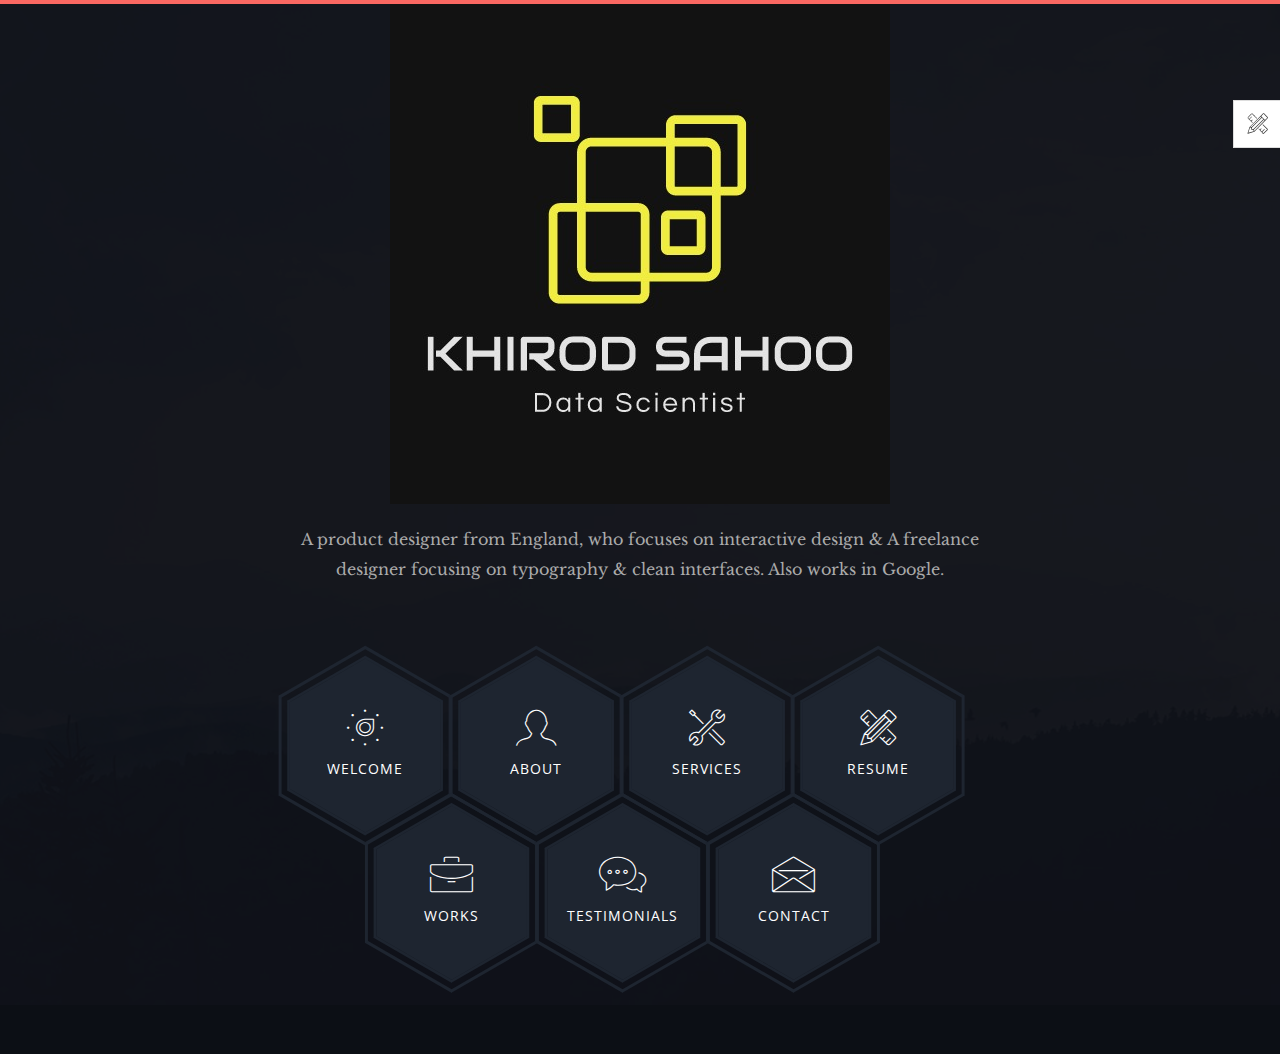
==== commit b4d62555: "changes" ====
--- a/index.html
+++ b/index.html
@@ -60,7 +60,7 @@
                         <div class="row">
                             <div class="col-xs-12 col-md-offset-1 col-md-10 col-lg-offset-2 col-lg-8">
                                 <div class="page-title home text-center">
-                                    <img src="img/phantom.png" alt="">
+                                    <img src="img/favicon.jpeg" alt="">
                                     <p>A product designer from England, who focuses on interactive design &amp; A freelance designer focusing on typography &amp; clean interfaces. Also works in Google.</p>
                                 </div>
 
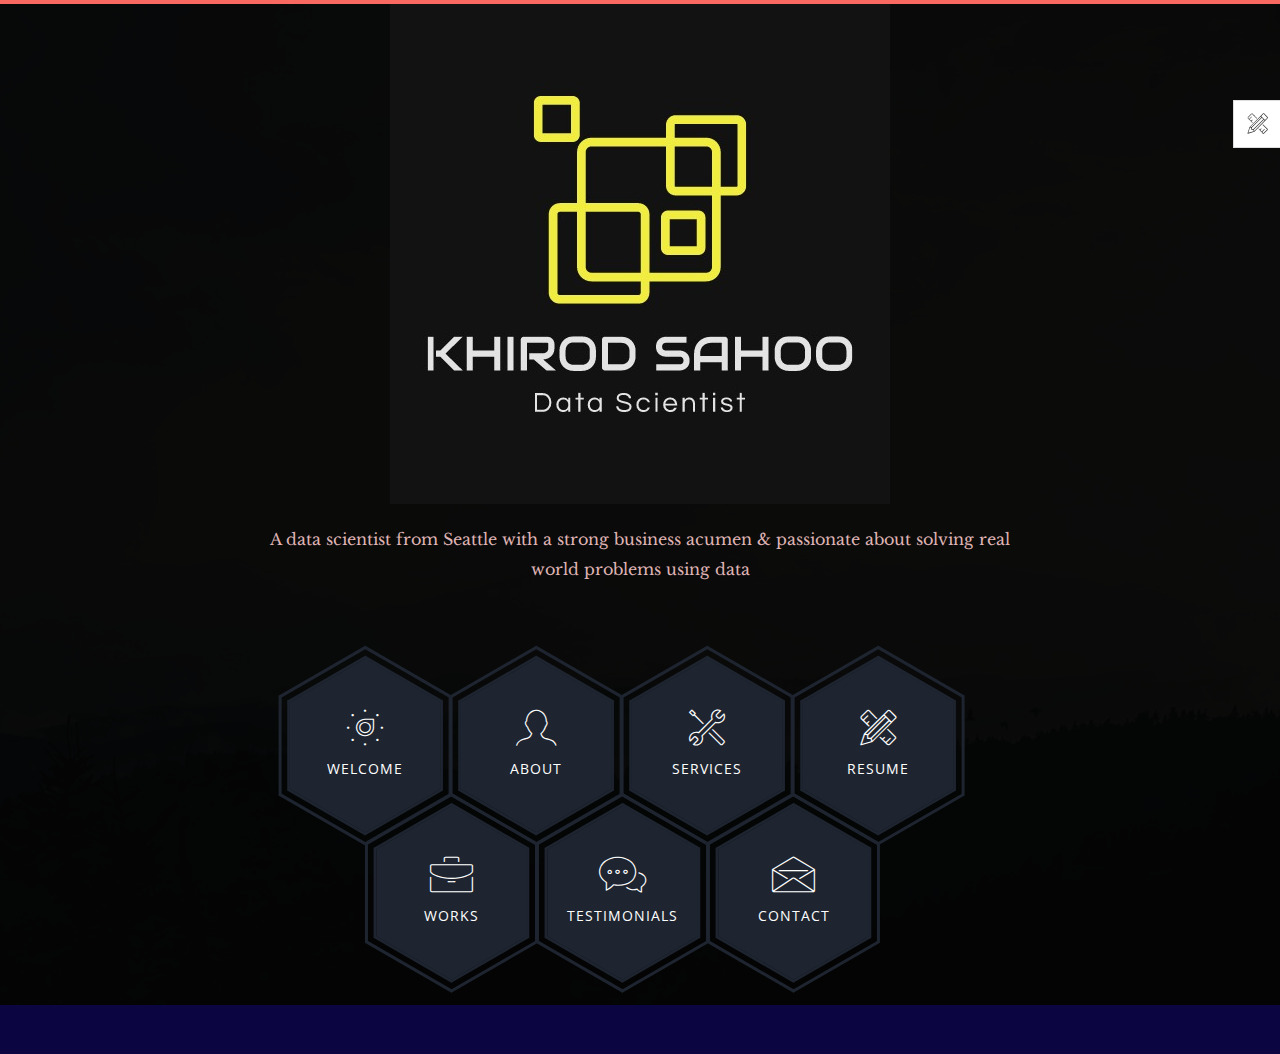
==== commit 95d25f06: "changes made" ====
--- a/index.html
+++ b/index.html
@@ -61,7 +61,8 @@
                             <div class="col-xs-12 col-md-offset-1 col-md-10 col-lg-offset-2 col-lg-8">
                                 <div class="page-title home text-center">
                                     <img src="img/favicon.jpeg" alt="">
-                                    <p>A product designer from England, who focuses on interactive design &amp; A freelance designer focusing on typography &amp; clean interfaces. Also works in Google.</p>
+                                    <p>A data scientist from Seattle with a strong business acumen &amp; passionate about solving real world problems using data
+                                        </p>
                                 </div>
 
                                 <div class="hexagon-menu clear">
--- a/css/main.css
+++ b/css/main.css
@@ -6,7 +6,7 @@
   font-weight: 400;
   font-size: 16px;
   line-height: 30px;
-  color: #ababab;
+  color: #dfb3b3;
 }
 
 a {
--- a/css/dark.css
+++ b/css/dark.css
@@ -1,11 +1,11 @@
 .dark {
-  background-color: #0c0f15; }
+  background-color: #0b0541; }
   .dark .page-home .overlay {
-    background-color: rgba(14, 17, 24, 0.97); }
+    background-color: rgba(3, 3, 3, 0.97); }
   .dark .page-title h2 {
     color: #ffffff; }
   .dark .page-title .title-bg {
-    color: rgba(70, 88, 124, 0.06); }
+    color: rgba(255, 255, 255, 0.06); }
   .dark .section-title h3::before {
     background-color: #fff; }
   .dark h1, .dark h2, .dark h3, .dark h4, .dark h5, .dark h6,
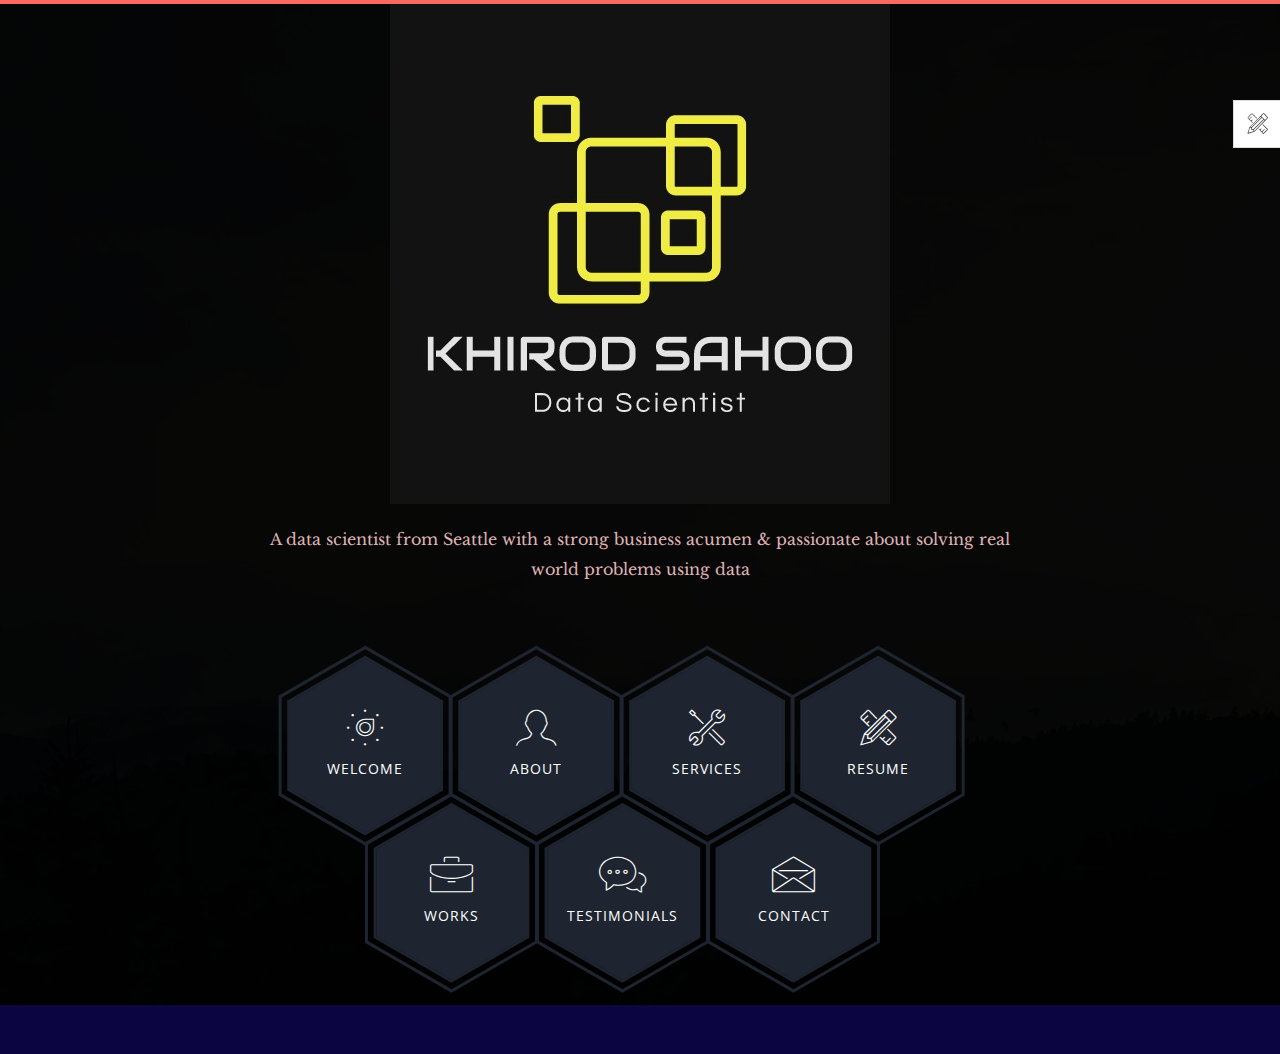
==== commit 20378410: "changes" ====
--- a/index.html
+++ b/index.html
@@ -4,13 +4,14 @@
         <!-- meta charset -->
         <meta charset="utf-8">
         <!-- site title -->
-        <title>Phantom | Personal Resume Template</title>
+        <title>Khirod Sahoo | Portfolio</title>
         <!-- meta description -->
         <meta name="description" content="">
         <!-- mobile viwport meta -->
         <meta name="viewport" content="width=device-width, initial-scale=1">
         <!-- fevicon -->
         <link rel="shortcut icon" type="image/x-icon" href="favicon.ico">
+        
         
         <!-- ================================
         CSS Files
@@ -22,6 +23,7 @@
         <link rel="stylesheet" href="css/main.css">
         <link rel="stylesheet" href="css/dark.css">
         <link id="color-changer" rel="stylesheet" href="css/colors/red.css">
+        
     </head>
 
     <body class="dark">
--- a/css/main.css
+++ b/css/main.css
@@ -607,7 +607,7 @@
   background-color: #1e2530;
   border-radius: 2px;
   height: auto;
-  min-height: 45px;
+  min-height: 30px;
   -webkit-box-align: center;
   -ms-flex-align: center;
   -webkit-align-items: center;
@@ -644,7 +644,7 @@
 .progress .bar {
   background-color: #FA6862;
   border-radius: 10px;
-  height: 8px;
+  height: 5px;
   width: 0;
 }
 .progress .skill-lavel {
--- a/css/dark.css
+++ b/css/dark.css
@@ -1,7 +1,7 @@
 .dark {
   background-color: #0b0541; }
   .dark .page-home .overlay {
-    background-color: rgba(3, 3, 3, 0.97); }
+    background-color: rgba(0, 0, 0, 0.97); }
   .dark .page-title h2 {
     color: #ffffff; }
   .dark .page-title .title-bg {
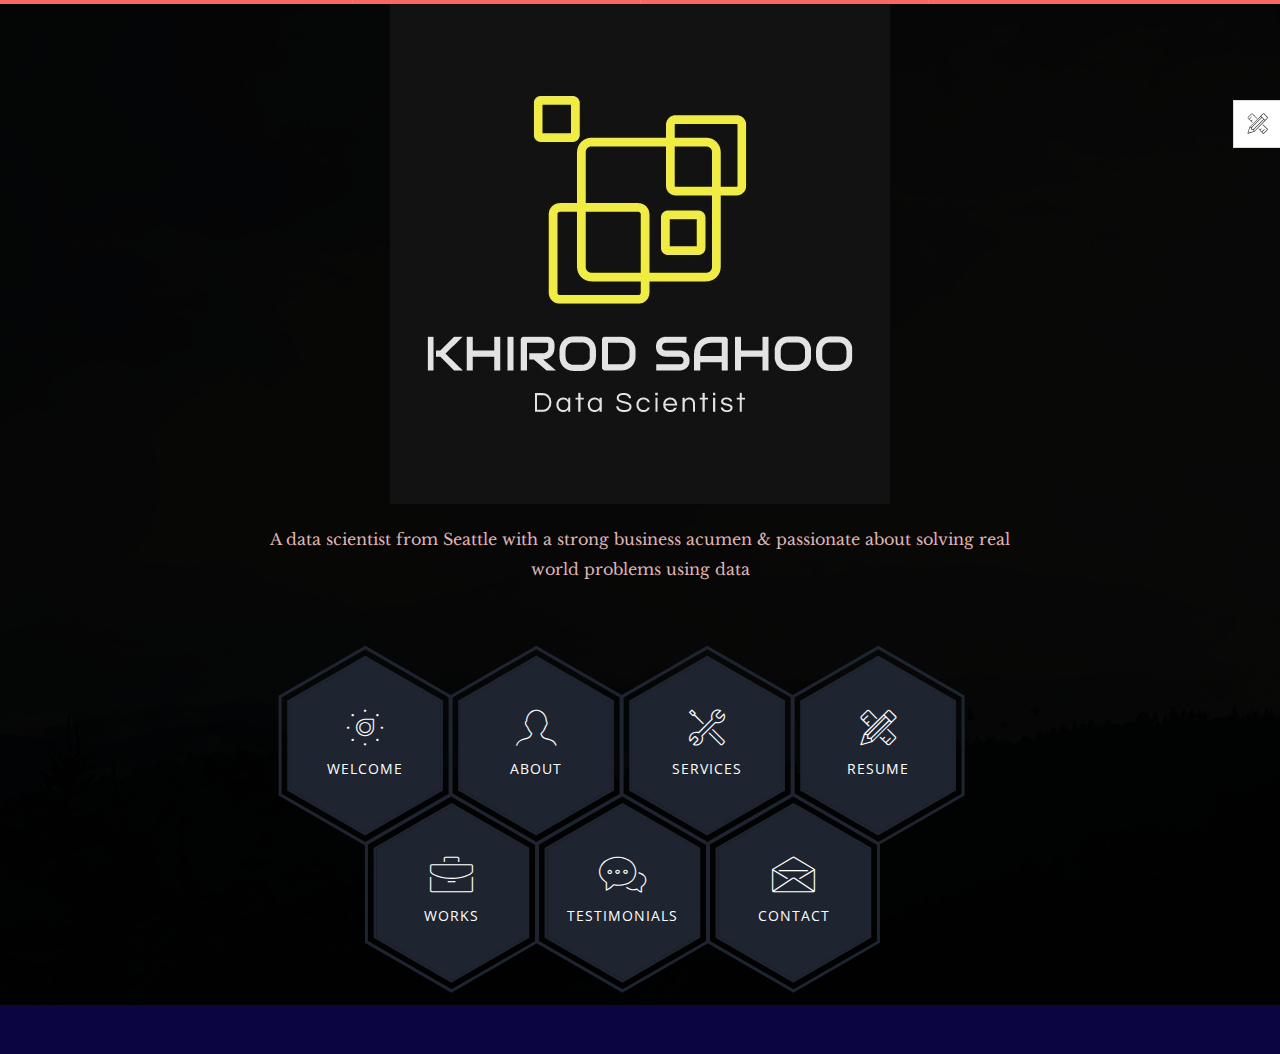
==== commit 988337bd: "new changes" ====
--- a/index.html
+++ b/index.html
@@ -16,6 +16,7 @@
         <!-- ================================
         CSS Files
         ================================= -->
+        <link id="bg-effect" rel="stylesheet" href="css/lines.css">
         <link href="https://fonts.googleapis.com/css?family=Libre+Baskerville:400,400i|Open+Sans:400,600,700,800" rel="stylesheet">
         <link rel="stylesheet" href="css/themefisher-fonts.min.css">
         <link rel="stylesheet" href="css/owl.carousel.min.css">
@@ -23,6 +24,12 @@
         <link rel="stylesheet" href="css/main.css">
         <link rel="stylesheet" href="css/dark.css">
         <link id="color-changer" rel="stylesheet" href="css/colors/red.css">
+        <div class="lines">
+            <div class="line"></div>
+            <div class="line"></div>
+            <div class="line"></div>
+
+        </div>
         
     </head>
 
--- a/css/lines.css
+++ b/css/lines.css
@@ -0,0 +1,89 @@
+ * {
+    margin: 0;
+    padding: 0;
+    box-sizing: border-box !important;
+  }
+  
+  html, body {
+    height: 100%;
+  }
+  
+  body {
+    display: table;
+    width: 100%;
+    height: 100%;
+    background-color: #e4d6d6;
+    color: rgb(214, 177, 177);
+    line-height: 1.6;
+    position: relative;
+    font-family: sans-serif;
+    overflow: hidden;
+  } 
+  
+  .lines {
+    position: absolute;
+    top: 0;
+    left: 0;
+    right: 0;
+    height: 100%;
+    margin: auto;
+    width: 90vw;
+  }
+  
+  .line {
+    position: absolute;
+    width: 1px;
+    height: 100%;
+    top: 0;
+    left: 50%;
+    background: rgba(255, 255, 255, 0.1);
+    overflow: hidden;
+  }
+  .line::after {
+    content: "";
+    display: block;
+    position: absolute;
+    height: 15vh;
+    width: 100%;
+    top: -50%;
+    left: 0;
+    background: linear-gradient(to bottom, rgba(255, 255, 255, 0) 0%, #ffffff 75%, #ffffff 100%);
+    -webkit-animation: drop 7s 0s infinite;
+            animation: drop 7s 0s infinite;
+    -webkit-animation-fill-mode: forwards;
+            animation-fill-mode: forwards;
+    -webkit-animation-timing-function: cubic-bezier(0.4, 0.26, 0, 0.97);
+            animation-timing-function: cubic-bezier(0.4, 0.26, 0, 0.97);
+  }
+  .line:nth-child(1) {
+    margin-left: -25%;
+  }
+  .line:nth-child(1)::after {
+    -webkit-animation-delay: 2s;
+            animation-delay: 2s;
+  }
+  .line:nth-child(3) {
+    margin-left: 25%;
+  }
+  .line:nth-child(3)::after {
+    -webkit-animation-delay: 2.5s;
+            animation-delay: 2.5s;
+  }
+  
+  @-webkit-keyframes drop {
+    0% {
+      top: -50%;
+    }
+    100% {
+      top: 110%;
+    }
+  }
+  
+  @keyframes drop {
+    0% {
+      top: -50%;
+    }
+    100% {
+      top: 110%;
+    }
+  }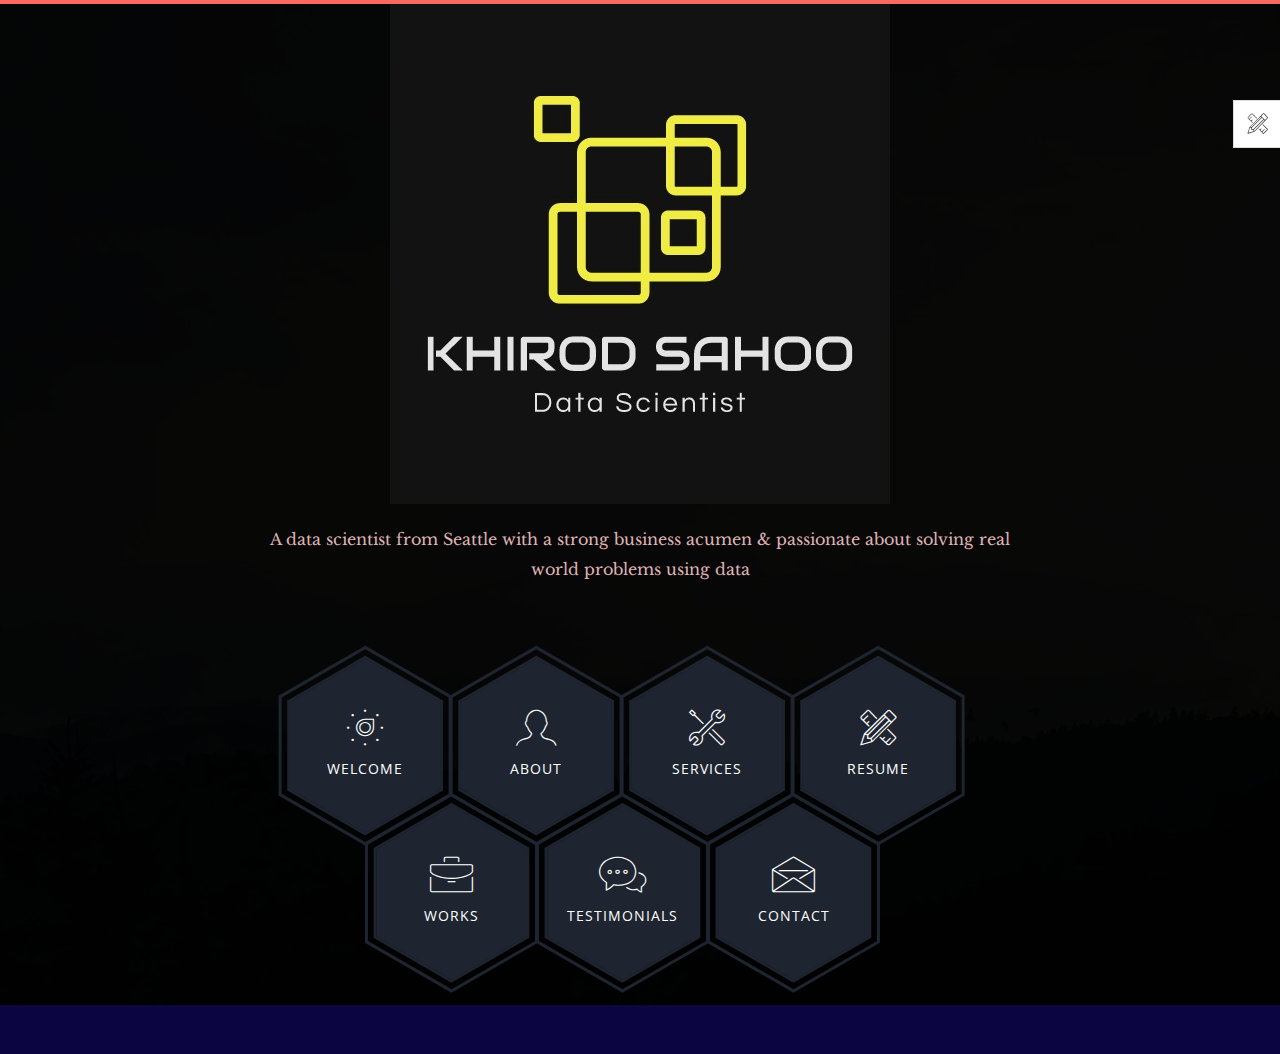
==== commit 114f5722: "changes" ====
--- a/index.html
+++ b/index.html
@@ -16,7 +16,6 @@
         <!-- ================================
         CSS Files
         ================================= -->
-        <link id="bg-effect" rel="stylesheet" href="css/lines.css">
         <link href="https://fonts.googleapis.com/css?family=Libre+Baskerville:400,400i|Open+Sans:400,600,700,800" rel="stylesheet">
         <link rel="stylesheet" href="css/themefisher-fonts.min.css">
         <link rel="stylesheet" href="css/owl.carousel.min.css">
@@ -24,12 +23,6 @@
         <link rel="stylesheet" href="css/main.css">
         <link rel="stylesheet" href="css/dark.css">
         <link id="color-changer" rel="stylesheet" href="css/colors/red.css">
-        <div class="lines">
-            <div class="line"></div>
-            <div class="line"></div>
-            <div class="line"></div>
-
-        </div>
         
     </head>
 
